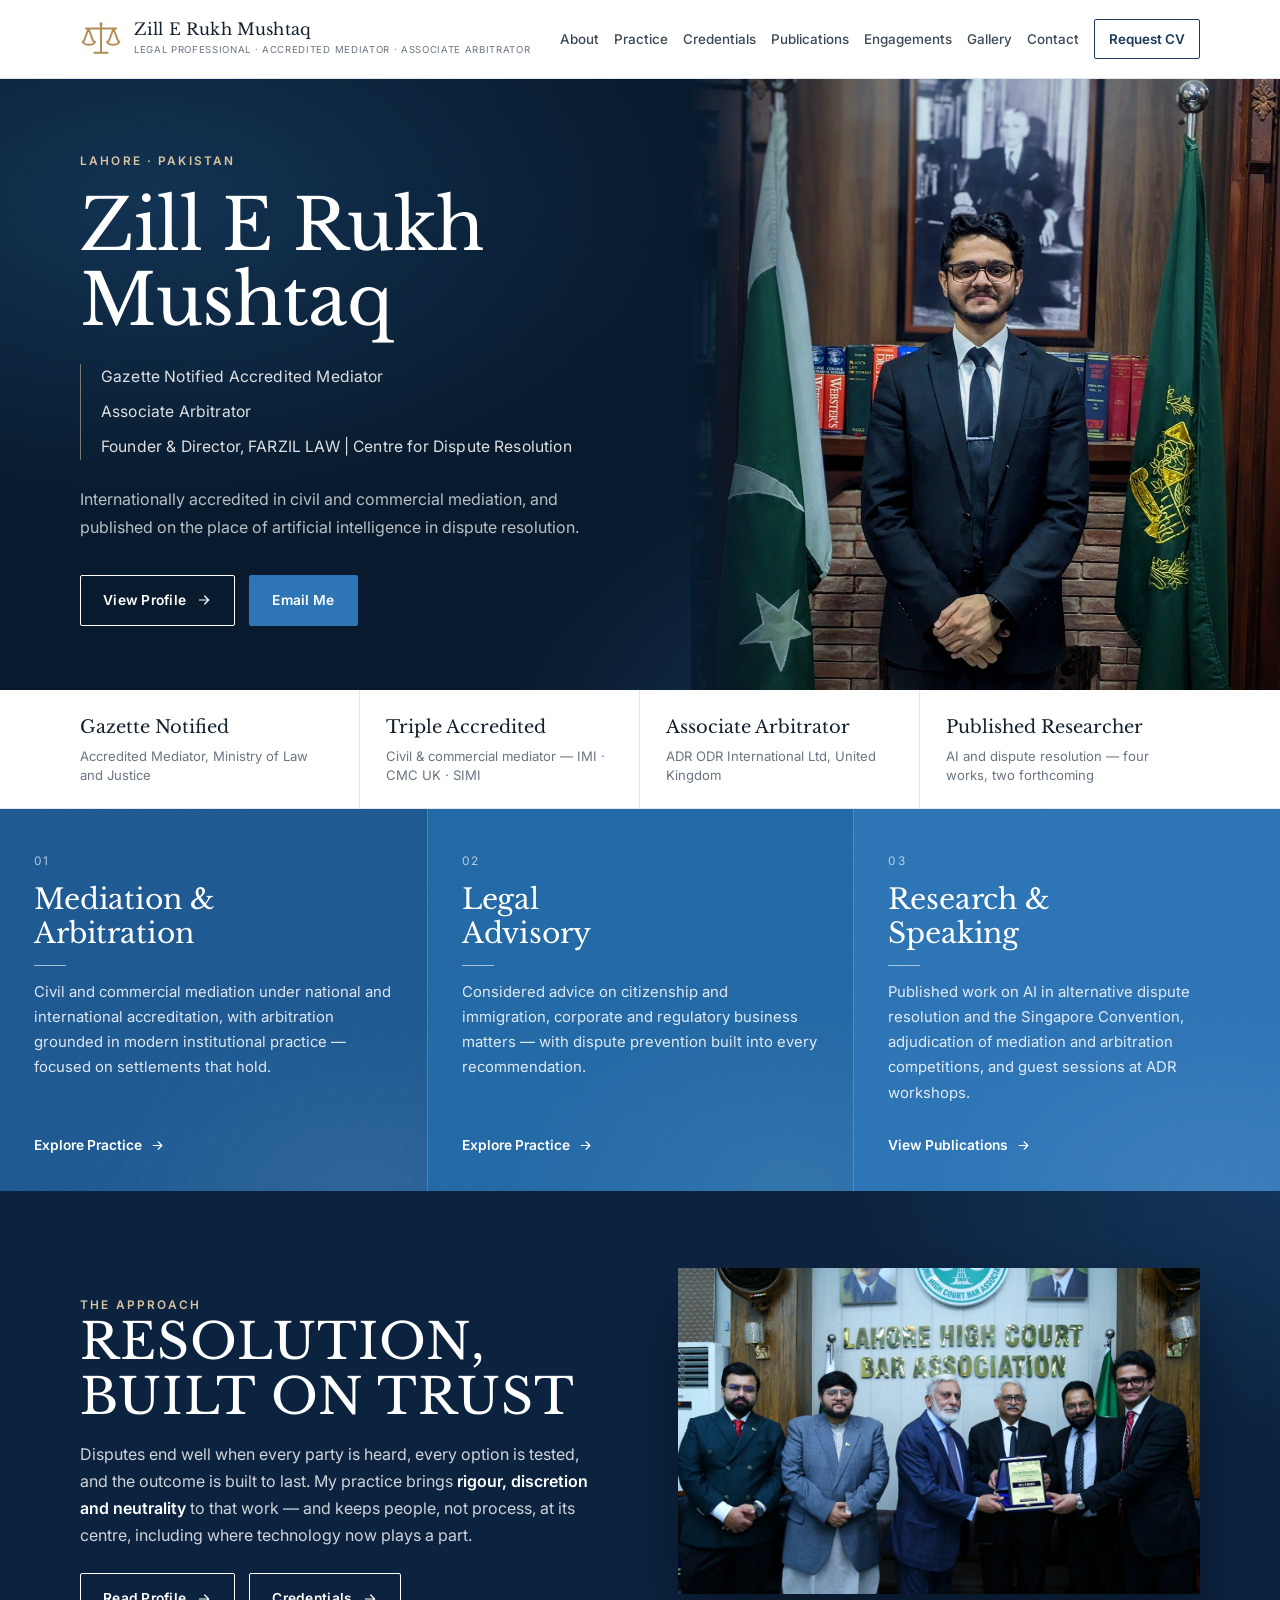
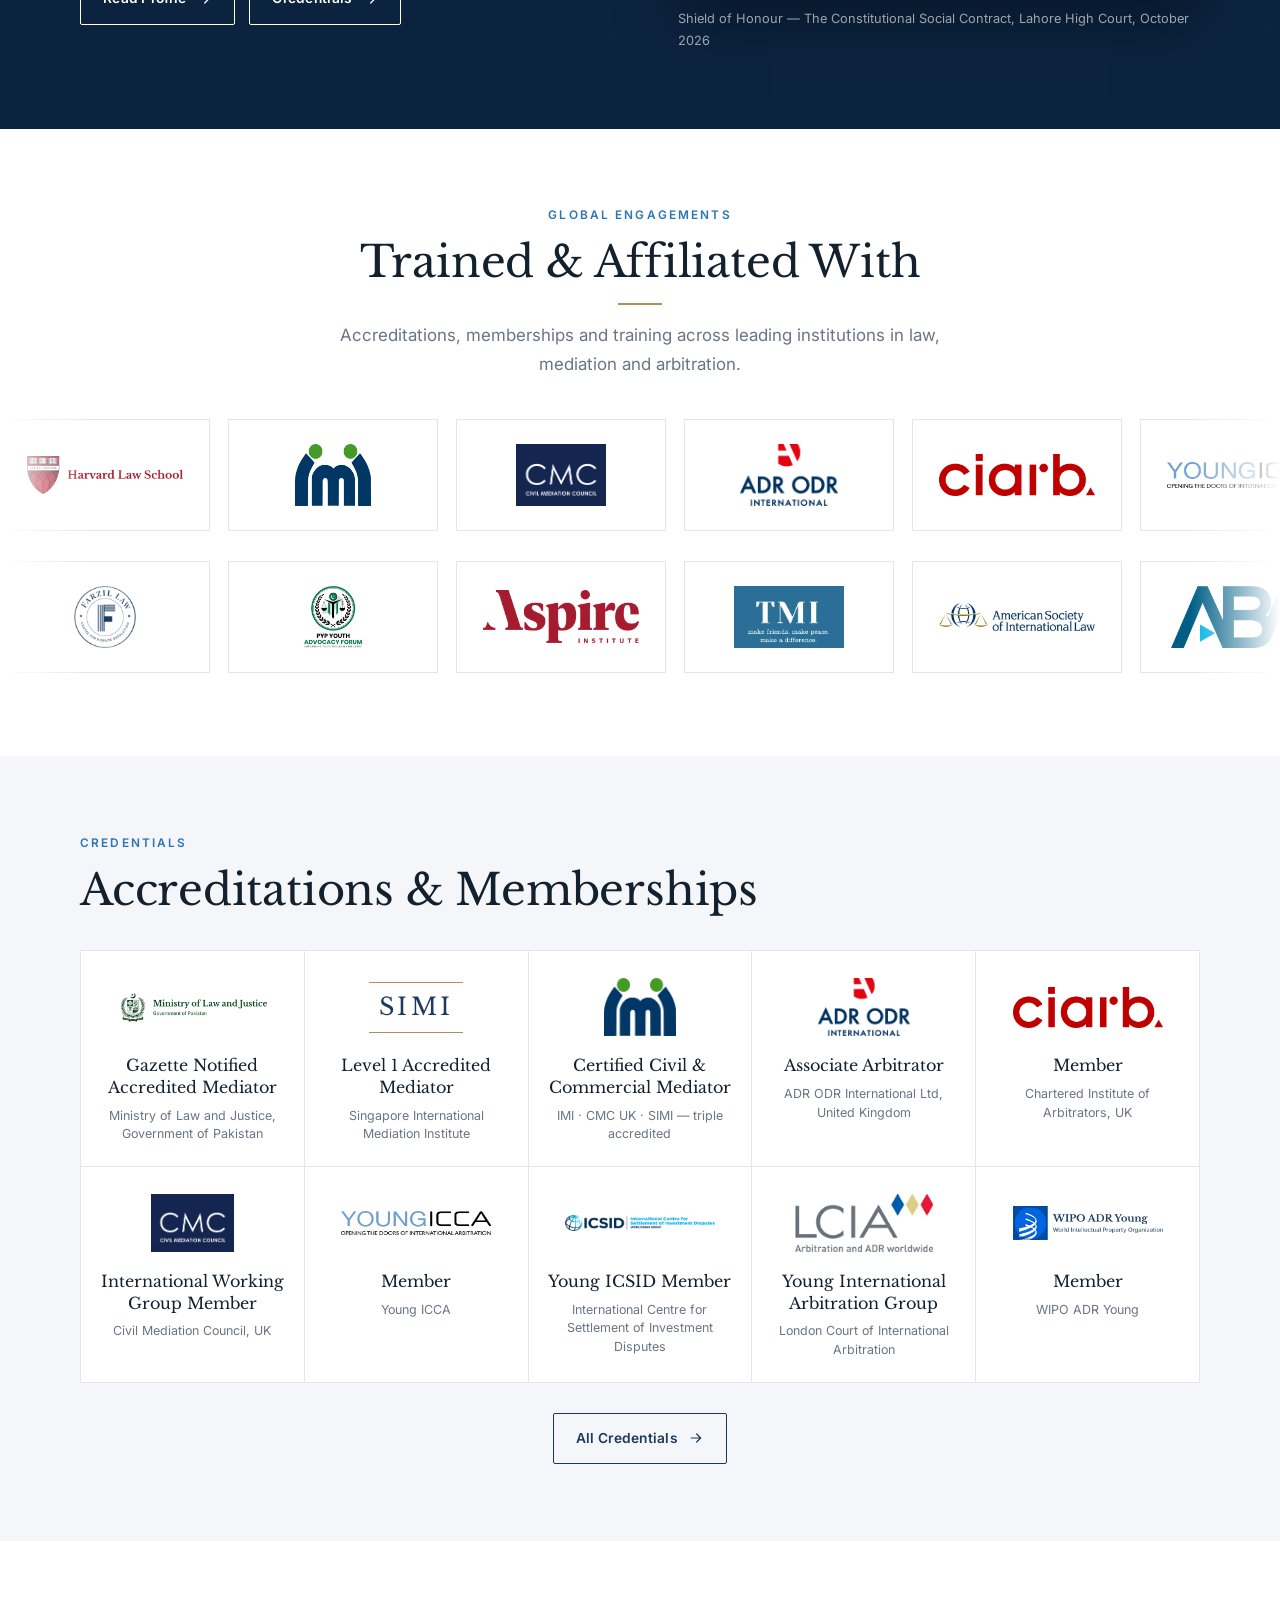
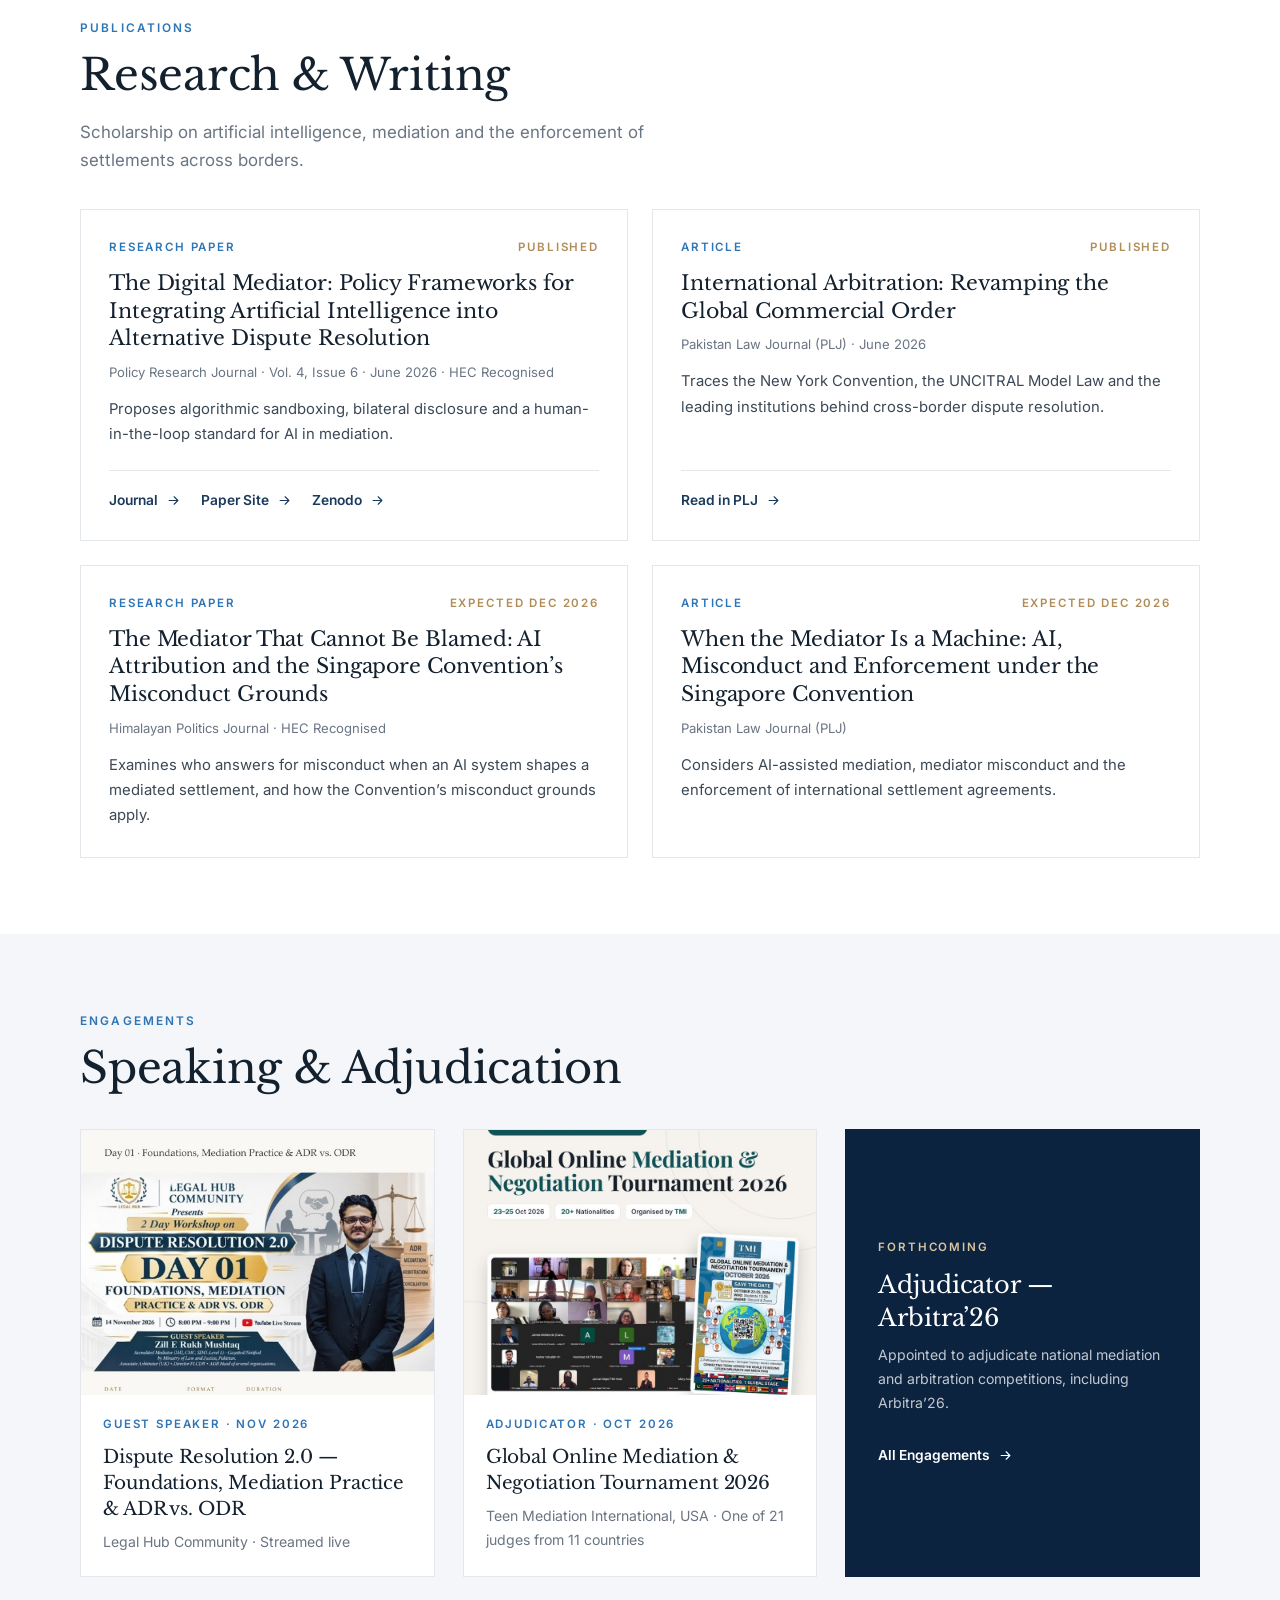
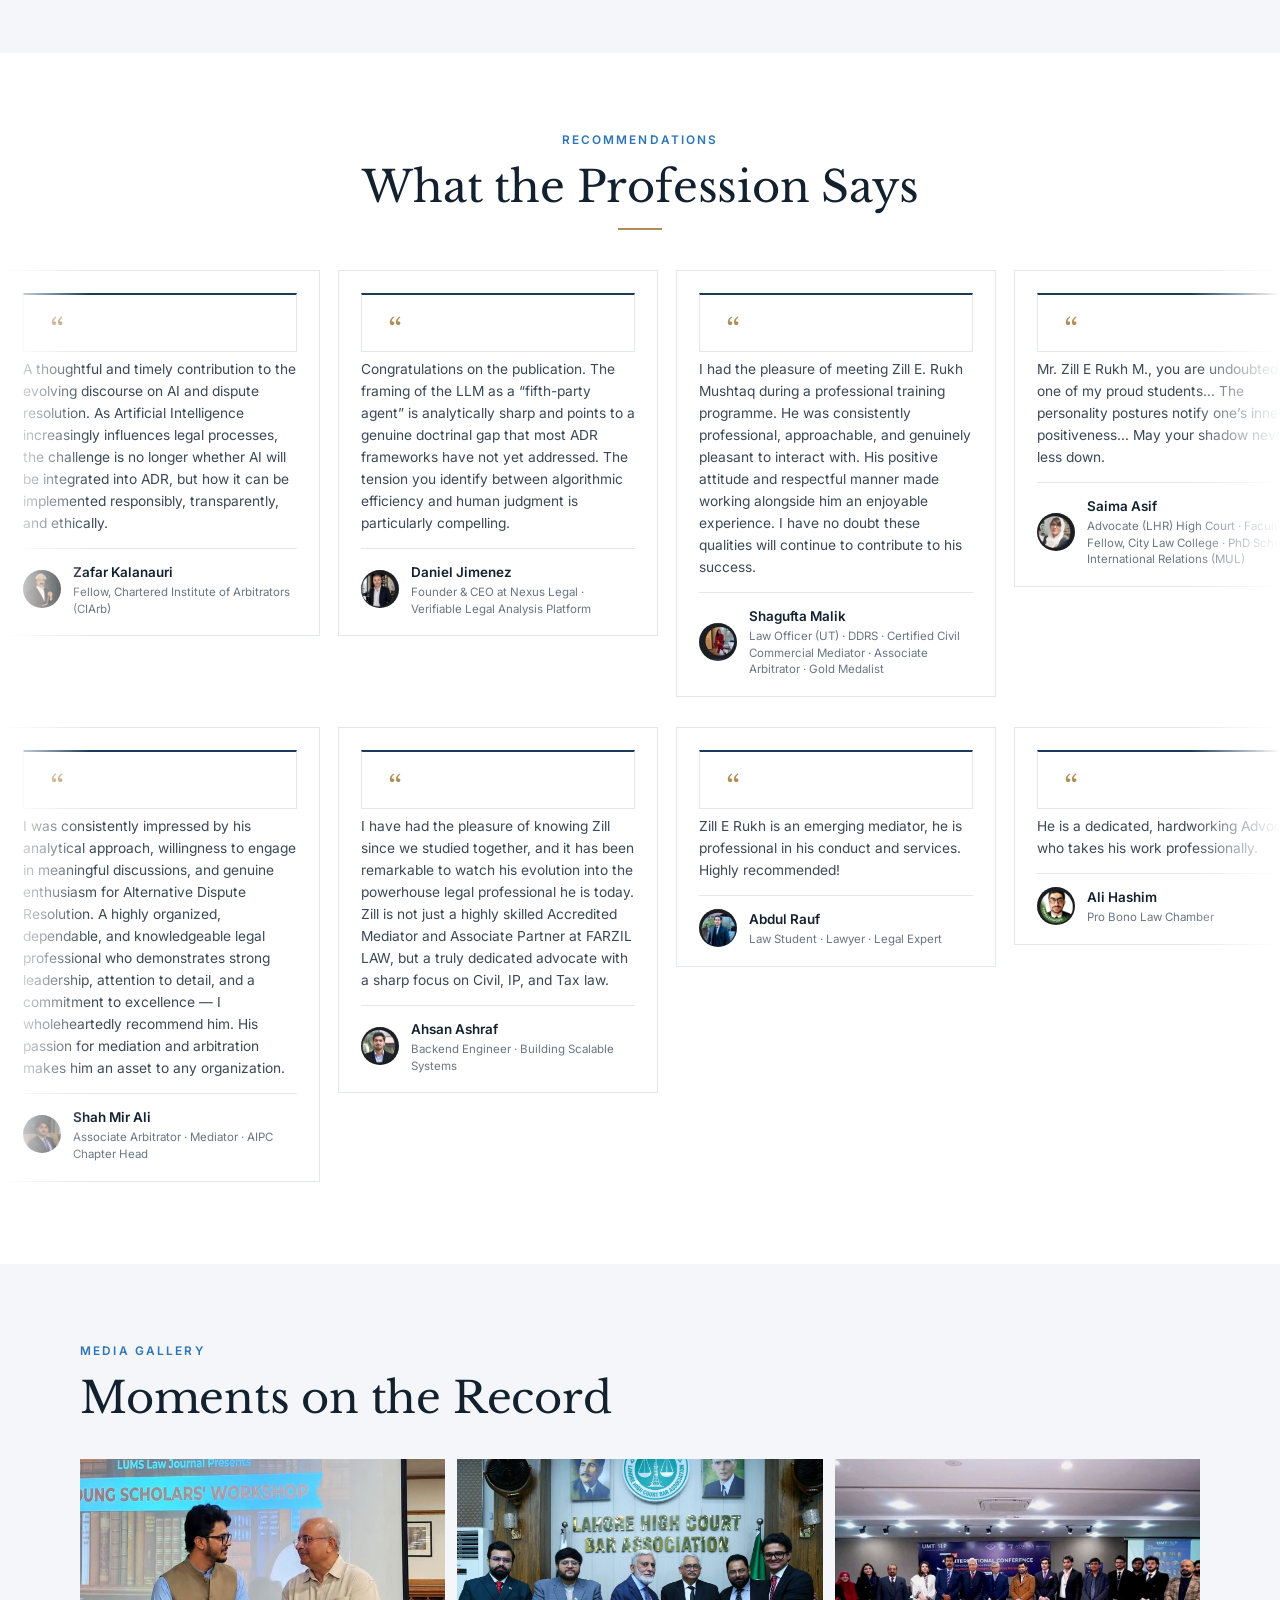
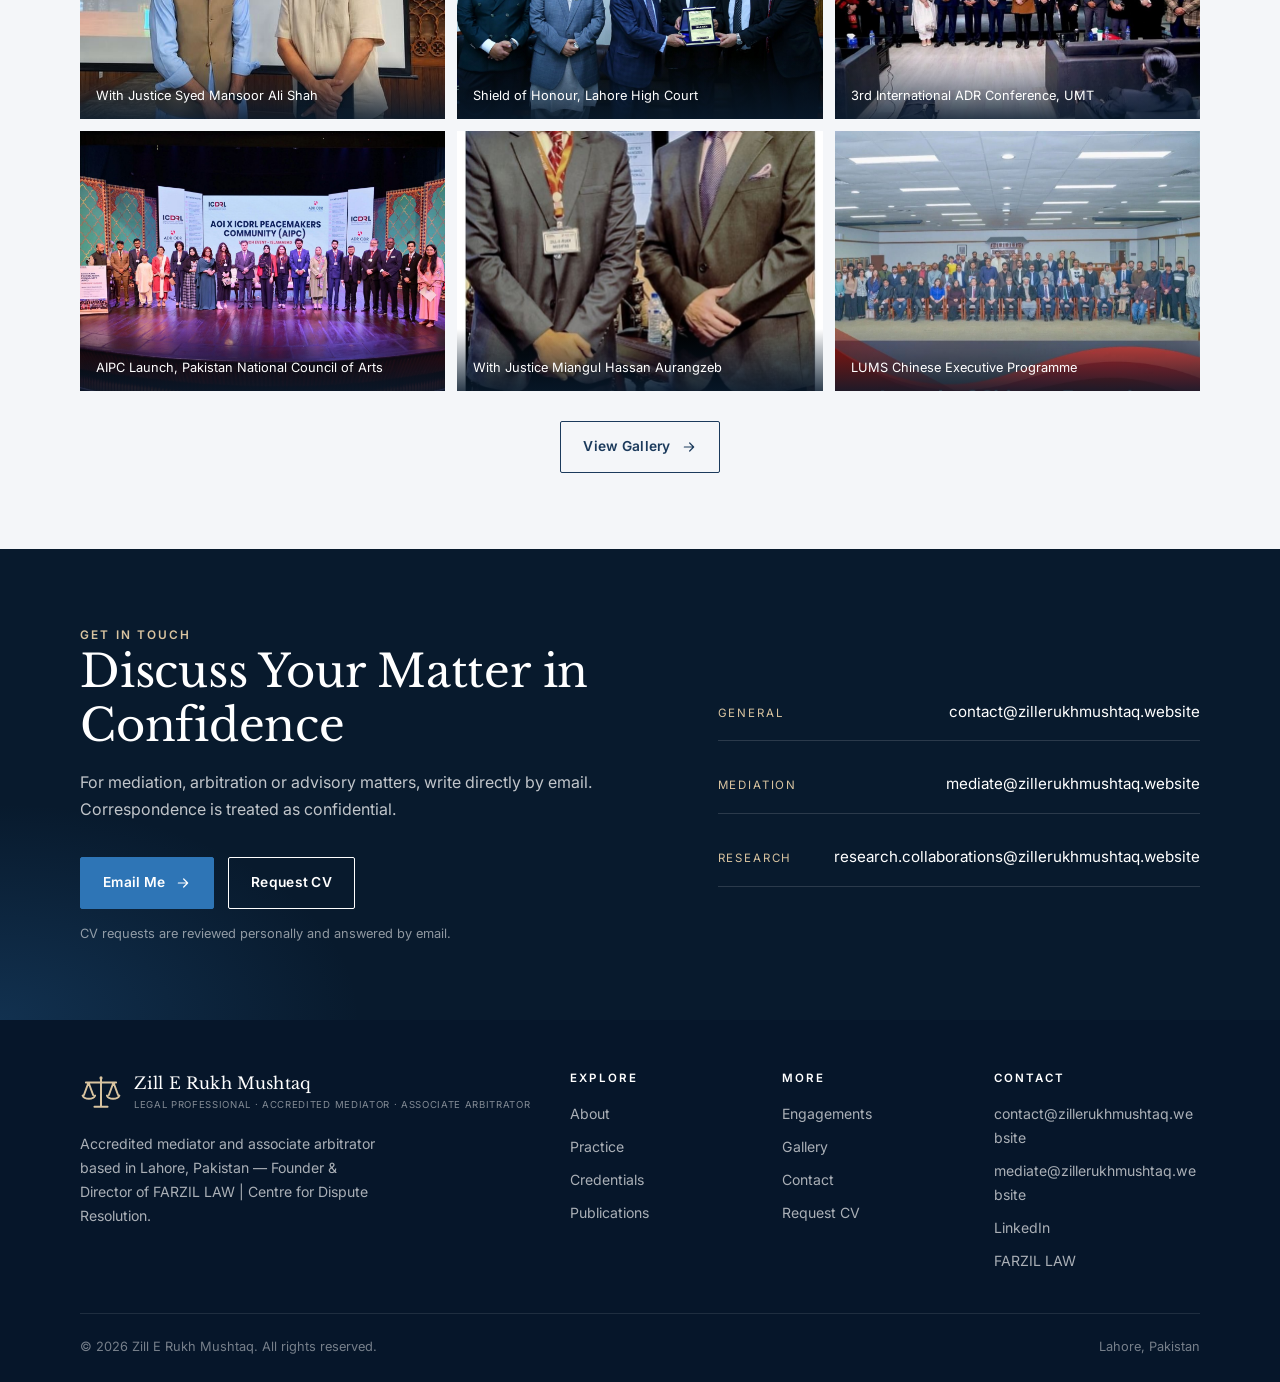
==== index.html @ df8d5945 "Tighter spacing, compact review cards, new header title Header subtitle now reads Legal Professional" ====
<!DOCTYPE html>
<html lang="en">
<head>
<meta charset="UTF-8">
<meta name="viewport" content="width=device-width, initial-scale=1">
<title>Zill E Rukh Mushtaq — Accredited Mediator · Associate Arbitrator</title>
<meta name="description" content="Zill E Rukh Mushtaq — Gazette Notified Accredited Mediator, Associate Arbitrator and Founder & Director of FARZIL LAW | Centre for Dispute Resolution, Lahore.">
<meta name="robots" content="index, follow, max-image-preview:large">
<link rel="canonical" href="https://www.zillerukhmushtaq.website/">
<meta property="og:type" content="website">
<meta property="og:site_name" content="Zill E Rukh Mushtaq">
<meta property="og:title" content="Zill E Rukh Mushtaq — Accredited Mediator · Associate Arbitrator">
<meta property="og:description" content="Zill E Rukh Mushtaq — Gazette Notified Accredited Mediator, Associate Arbitrator and Founder & Director of FARZIL LAW | Centre for Dispute Resolution, Lahore.">
<meta property="og:url" content="https://www.zillerukhmushtaq.website/">
<meta property="og:image" content="https://www.zillerukhmushtaq.website/assets/images/og-image.jpg">
<meta name="twitter:card" content="summary_large_image">
<meta name="theme-color" content="#0c2340">
<link rel="icon" href="/favicon.ico" sizes="any">
<link rel="icon" type="image/png" sizes="32x32" href="/favicon-32x32.png">
<link rel="apple-touch-icon" href="/apple-touch-icon.png">
<link rel="preconnect" href="https://fonts.googleapis.com">
<link rel="preconnect" href="https://fonts.gstatic.com" crossorigin>
<link href="https://fonts.googleapis.com/css2?family=Inter:wght@400;500;600&family=Libre+Baskerville:ital,wght@0,400;0,700;1,400&display=swap" rel="stylesheet">
<link rel="stylesheet" href="/assets/site.css">
</head>
<body>
<header class="site-header">
  <div class="wrap hdr">
    <a class="brand" href="/" aria-label="Zill E Rukh Mushtaq — home"><svg class="mark" viewBox="0 0 64 64" fill="none" stroke="currentColor" stroke-width="3" stroke-linecap="round" stroke-linejoin="round" aria-hidden="true"><path d="M9 16h46M32 11v41M22 53h20M13 16 6 35M13 16l7 19M51 16l-7 19M51 16l7 19M4 36c3 6.5 16 6.5 19 0M41 36c3 6.5 16 6.5 19 0"/><circle cx="32" cy="9" r="2.4" fill="currentColor" stroke="none"/></svg><span class="brand-txt"><b>Zill E Rukh Mushtaq</b><small>Legal Professional · Accredited Mediator · Associate Arbitrator</small></span></a>
    <nav class="nav" id="nav" aria-label="Main"><a href="/" class="active" aria-current="page" data-m="1">Home</a><a href="/about/">About</a><a href="/practice/">Practice</a><a href="/credentials/">Credentials</a><a href="/publications/">Publications</a><a href="/engagements/">Engagements</a><a href="/gallery/">Gallery</a><a href="/contact/">Contact</a><a class="cv" href="https://docs.google.com/forms/d/e/1FAIpQLSdoeeIFON1o76XCWX1p0hZdsmMvuJ5bt9blDRISQGNH2N7--w/viewform" target="_blank" rel="noopener">Request CV</a></nav>
    <button class="burger" aria-label="Open menu" aria-controls="nav" aria-expanded="false"><svg class="i-open" viewBox="0 0 24 24" fill="none" stroke="currentColor" stroke-width="1.6" stroke-linecap="round"><path d="M4 7h16M4 12h16M4 17h16"/></svg><svg class="i-close" viewBox="0 0 24 24" fill="none" stroke="currentColor" stroke-width="1.6" stroke-linecap="round"><path d="M6 6l12 12M18 6 6 18"/></svg></button>
  </div>
</header>

<main>
<section class="hero">
  <div class="hero-grid">
    <div class="hero-copy">
      <div class="eyebrow gold">Lahore · Pakistan</div>
      <h1>Zill E Rukh<br>Mushtaq</h1>
      <ul class="titles">
        <li>Gazette Notified Accredited Mediator</li>
        <li>Associate Arbitrator</li>
        <li>Founder &amp; Director, FARZIL LAW | Centre for Dispute Resolution</li>
      </ul>
      <p class="intro">Internationally accredited in civil and commercial mediation, and published on the place of artificial intelligence in dispute resolution.</p>
      <div class="hero-actions">
        <a class="btn btn-light" href="/about/">View Profile <svg viewBox="0 0 24 24" fill="none" stroke="currentColor" stroke-width="1.8" stroke-linecap="round" stroke-linejoin="round" aria-hidden="true"><path d="M5 12h14M13 6l6 6-6 6"/></svg></a>
        <a class="btn btn-solid" href="mailto:contact@zillerukhmushtaq.website">Email Me</a>
      </div>
    </div>
    <div class="hero-photo"><img src="/assets/images/hero-front.jpg" alt="Zill E Rukh Mushtaq in chambers"></div>
  </div>
</section>

<div class="strip">
  <div class="wrap">
    <div class="it"><b>Gazette Notified</b><span>Accredited Mediator, Ministry of Law and Justice</span></div>
    <div class="it"><b>Triple Accredited</b><span>Civil &amp; commercial mediator — IMI · CMC UK · SIMI</span></div>
    <div class="it"><b>Associate Arbitrator</b><span>ADR ODR International Ltd, United Kingdom</span></div>
    <div class="it"><b>Published Researcher</b><span>AI and dispute resolution — four works, two forthcoming</span></div>
  </div>
</div>

<section class="tiles" aria-label="Areas of practice">
  <article class="tile"><span class="n">01</span><h3>Mediation &amp;<br>Arbitration</h3><div class="rule"></div><p>Civil and commercial mediation under national and international accreditation, with arbitration grounded in modern institutional practice — focused on settlements that hold.</p><a class="link-arrow" href="/practice/">Explore Practice <svg viewBox="0 0 24 24" fill="none" stroke="currentColor" stroke-width="1.8" stroke-linecap="round" stroke-linejoin="round" aria-hidden="true"><path d="M5 12h14M13 6l6 6-6 6"/></svg></a></article>
  <article class="tile"><span class="n">02</span><h3>Legal<br>Advisory</h3><div class="rule"></div><p>Considered advice on citizenship and immigration, corporate and regulatory business matters — with dispute prevention built into every recommendation.</p><a class="link-arrow" href="/practice/">Explore Practice <svg viewBox="0 0 24 24" fill="none" stroke="currentColor" stroke-width="1.8" stroke-linecap="round" stroke-linejoin="round" aria-hidden="true"><path d="M5 12h14M13 6l6 6-6 6"/></svg></a></article>
  <article class="tile"><span class="n">03</span><h3>Research &amp;<br>Speaking</h3><div class="rule"></div><p>Published work on AI in alternative dispute resolution and the Singapore Convention, adjudication of mediation and arbitration competitions, and guest sessions at ADR workshops.</p><a class="link-arrow" href="/publications/">View Publications <svg viewBox="0 0 24 24" fill="none" stroke="currentColor" stroke-width="1.8" stroke-linecap="round" stroke-linejoin="round" aria-hidden="true"><path d="M5 12h14M13 6l6 6-6 6"/></svg></a></article>
</section>

<section class="statement">
  <div class="wrap st-grid">
    <div class="rv">
      <div class="eyebrow gold">The Approach</div>
      <h2>Resolution,<br>Built on Trust</h2>
      <p>Disputes end well when every party is heard, every option is tested, and the outcome is built to last. My practice brings <strong>rigour, discretion and neutrality</strong> to that work — and keeps people, not process, at its centre, including where technology now plays a part.</p>
      <div class="hero-actions"><a class="btn btn-light" href="/about/">Read Profile <svg viewBox="0 0 24 24" fill="none" stroke="currentColor" stroke-width="1.8" stroke-linecap="round" stroke-linejoin="round" aria-hidden="true"><path d="M5 12h14M13 6l6 6-6 6"/></svg></a><a class="btn btn-light" href="/credentials/">Credentials <svg viewBox="0 0 24 24" fill="none" stroke="currentColor" stroke-width="1.8" stroke-linecap="round" stroke-linejoin="round" aria-hidden="true"><path d="M5 12h14M13 6l6 6-6 6"/></svg></a></div>
    </div>
    <figure class="st-photo rv"><img src="/gallery/g46-lhc-shield-ceremony.jpg" alt="Receiving the Shield of Honour at the Lahore High Court" loading="lazy"><figcaption>Shield of Honour — The Constitutional Social Contract, Lahore High Court, October 2026</figcaption></figure>
  </div>
</section>

<section class="sec">
  <div class="wrap sec-head center rv"><div class="eyebrow">Global Engagements</div><h2 class="h-sec">Trained &amp; Affiliated With</h2><div class="rule"></div><p class="lede">Accreditations, memberships and training across leading institutions in law, mediation and arbitration.</p></div>
  <div class="marquee"><div class="mrow"><div class="logo-card"><img src="/assets/logos/logo-harvard.png" alt="Harvard Law School" loading="lazy"></div><div class="logo-card"><img src="/assets/logos/logo-imi.png" alt="International Mediation Institute" loading="lazy"></div><div class="logo-card"><img src="/assets/logos/logo-cmc.png" alt="Civil Mediation Council" loading="lazy"></div><div class="logo-card"><img src="/assets/logos/logo-adrodr.png" alt="ADR ODR International" loading="lazy"></div><div class="logo-card"><img src="/assets/logos/logo-ciarb.png" alt="Chartered Institute of Arbitrators" loading="lazy"></div><div class="logo-card"><img src="/assets/logos/logo-youngicca.png" alt="Young ICCA" loading="lazy"></div><div class="logo-card"><img src="/assets/logos/logo-icsid.png" alt="ICSID" loading="lazy"></div><div class="logo-card"><img src="/assets/logos/logo-lcia.png" alt="LCIA" loading="lazy"></div><div class="logo-card"><img src="/assets/logos/logo-ciica.png" alt="CIICA" loading="lazy"></div><div class="logo-card"><img src="/assets/logos/logo-wipo.png" alt="WIPO ADR Young" loading="lazy"></div><div class="logo-card"><img src="/assets/logos/logo-uncitral.png" alt="UNCITRAL" loading="lazy"></div><div class="logo-card"><img src="/assets/logos/logo-molaw.png" alt="Ministry of Law and Justice" loading="lazy"></div><div class="logo-card"><img src="/assets/logos/logo-lums.png" alt="LUMS" loading="lazy"></div><div class="logo-card"><img src="/assets/logos/logo-aba.png" alt="American Bar Association" loading="lazy"></div><div class="logo-card"><img src="/assets/logos/logo-asil.png" alt="American Society of International Law" loading="lazy"></div><div class="logo-card"><img src="/assets/logos/logo-tmi.png" alt="Teen Mediation International" loading="lazy"></div><div class="logo-card"><img src="/assets/logos/logo-aspire.png" alt="Aspire Leaders Program" loading="lazy"></div><div class="logo-card"><img src="/assets/logos/logo-yaf.png" alt="PYP Youth Advocacy Forum" loading="lazy"></div><div class="logo-card"><img src="/assets/logos/logo-flcdr.png" alt="FARZIL LAW — Centre for Dispute Resolution" loading="lazy"></div><div class="logo-card"><img src="/assets/logos/logo-harvard.png" alt="Harvard Law School" loading="lazy"></div><div class="logo-card"><img src="/assets/logos/logo-imi.png" alt="International Mediation Institute" loading="lazy"></div><div class="logo-card"><img src="/assets/logos/logo-cmc.png" alt="Civil Mediation Council" loading="lazy"></div><div class="logo-card"><img src="/assets/logos/logo-adrodr.png" alt="ADR ODR International" loading="lazy"></div><div class="logo-card"><img src="/assets/logos/logo-ciarb.png" alt="Chartered Institute of Arbitrators" loading="lazy"></div><div class="logo-card"><img src="/assets/logos/logo-youngicca.png" alt="Young ICCA" loading="lazy"></div><div class="logo-card"><img src="/assets/logos/logo-icsid.png" alt="ICSID" loading="lazy"></div><div class="logo-card"><img src="/assets/logos/logo-lcia.png" alt="LCIA" loading="lazy"></div><div class="logo-card"><img src="/assets/logos/logo-ciica.png" alt="CIICA" loading="lazy"></div><div class="logo-card"><img src="/assets/logos/logo-wipo.png" alt="WIPO ADR Young" loading="lazy"></div><div class="logo-card"><img src="/assets/logos/logo-uncitral.png" alt="UNCITRAL" loading="lazy"></div><div class="logo-card"><img src="/assets/logos/logo-molaw.png" alt="Ministry of Law and Justice" loading="lazy"></div><div class="logo-card"><img src="/assets/logos/logo-lums.png" alt="LUMS" loading="lazy"></div><div class="logo-card"><img src="/assets/logos/logo-aba.png" alt="American Bar Association" loading="lazy"></div><div class="logo-card"><img src="/assets/logos/logo-asil.png" alt="American Society of International Law" loading="lazy"></div><div class="logo-card"><img src="/assets/logos/logo-tmi.png" alt="Teen Mediation International" loading="lazy"></div><div class="logo-card"><img src="/assets/logos/logo-aspire.png" alt="Aspire Leaders Program" loading="lazy"></div><div class="logo-card"><img src="/assets/logos/logo-yaf.png" alt="PYP Youth Advocacy Forum" loading="lazy"></div><div class="logo-card"><img src="/assets/logos/logo-flcdr.png" alt="FARZIL LAW — Centre for Dispute Resolution" loading="lazy"></div></div></div>
  <div class="marquee"><div class="mrow rev"><div class="logo-card"><img src="/assets/logos/logo-flcdr.png" alt="FARZIL LAW — Centre for Dispute Resolution" loading="lazy"></div><div class="logo-card"><img src="/assets/logos/logo-yaf.png" alt="PYP Youth Advocacy Forum" loading="lazy"></div><div class="logo-card"><img src="/assets/logos/logo-aspire.png" alt="Aspire Leaders Program" loading="lazy"></div><div class="logo-card"><img src="/assets/logos/logo-tmi.png" alt="Teen Mediation International" loading="lazy"></div><div class="logo-card"><img src="/assets/logos/logo-asil.png" alt="American Society of International Law" loading="lazy"></div><div class="logo-card"><img src="/assets/logos/logo-aba.png" alt="American Bar Association" loading="lazy"></div><div class="logo-card"><img src="/assets/logos/logo-lums.png" alt="LUMS" loading="lazy"></div><div class="logo-card"><img src="/assets/logos/logo-molaw.png" alt="Ministry of Law and Justice" loading="lazy"></div><div class="logo-card"><img src="/assets/logos/logo-uncitral.png" alt="UNCITRAL" loading="lazy"></div><div class="logo-card"><img src="/assets/logos/logo-wipo.png" alt="WIPO ADR Young" loading="lazy"></div><div class="logo-card"><img src="/assets/logos/logo-ciica.png" alt="CIICA" loading="lazy"></div><div class="logo-card"><img src="/assets/logos/logo-lcia.png" alt="LCIA" loading="lazy"></div><div class="logo-card"><img src="/assets/logos/logo-icsid.png" alt="ICSID" loading="lazy"></div><div class="logo-card"><img src="/assets/logos/logo-youngicca.png" alt="Young ICCA" loading="lazy"></div><div class="logo-card"><img src="/assets/logos/logo-ciarb.png" alt="Chartered Institute of Arbitrators" loading="lazy"></div><div class="logo-card"><img src="/assets/logos/logo-adrodr.png" alt="ADR ODR International" loading="lazy"></div><div class="logo-card"><img src="/assets/logos/logo-cmc.png" alt="Civil Mediation Council" loading="lazy"></div><div class="logo-card"><img src="/assets/logos/logo-imi.png" alt="International Mediation Institute" loading="lazy"></div><div class="logo-card"><img src="/assets/logos/logo-harvard.png" alt="Harvard Law School" loading="lazy"></div><div class="logo-card"><img src="/assets/logos/logo-flcdr.png" alt="FARZIL LAW — Centre for Dispute Resolution" loading="lazy"></div><div class="logo-card"><img src="/assets/logos/logo-yaf.png" alt="PYP Youth Advocacy Forum" loading="lazy"></div><div class="logo-card"><img src="/assets/logos/logo-aspire.png" alt="Aspire Leaders Program" loading="lazy"></div><div class="logo-card"><img src="/assets/logos/logo-tmi.png" alt="Teen Mediation International" loading="lazy"></div><div class="logo-card"><img src="/assets/logos/logo-asil.png" alt="American Society of International Law" loading="lazy"></div><div class="logo-card"><img src="/assets/logos/logo-aba.png" alt="American Bar Association" loading="lazy"></div><div class="logo-card"><img src="/assets/logos/logo-lums.png" alt="LUMS" loading="lazy"></div><div class="logo-card"><img src="/assets/logos/logo-molaw.png" alt="Ministry of Law and Justice" loading="lazy"></div><div class="logo-card"><img src="/assets/logos/logo-uncitral.png" alt="UNCITRAL" loading="lazy"></div><div class="logo-card"><img src="/assets/logos/logo-wipo.png" alt="WIPO ADR Young" loading="lazy"></div><div class="logo-card"><img src="/assets/logos/logo-ciica.png" alt="CIICA" loading="lazy"></div><div class="logo-card"><img src="/assets/logos/logo-lcia.png" alt="LCIA" loading="lazy"></div><div class="logo-card"><img src="/assets/logos/logo-icsid.png" alt="ICSID" loading="lazy"></div><div class="logo-card"><img src="/assets/logos/logo-youngicca.png" alt="Young ICCA" loading="lazy"></div><div class="logo-card"><img src="/assets/logos/logo-ciarb.png" alt="Chartered Institute of Arbitrators" loading="lazy"></div><div class="logo-card"><img src="/assets/logos/logo-adrodr.png" alt="ADR ODR International" loading="lazy"></div><div class="logo-card"><img src="/assets/logos/logo-cmc.png" alt="Civil Mediation Council" loading="lazy"></div><div class="logo-card"><img src="/assets/logos/logo-imi.png" alt="International Mediation Institute" loading="lazy"></div><div class="logo-card"><img src="/assets/logos/logo-harvard.png" alt="Harvard Law School" loading="lazy"></div></div></div>
</section>

<section class="sec mist">
  <div class="wrap">
    <div class="sec-head rv"><div class="eyebrow">Credentials</div><h2 class="h-sec">Accreditations &amp; Memberships</h2></div>
    <div class="cgrid rv"><div class="ccard"><div class="lg"><img src="/assets/logos/logo-molaw.png" alt="" loading="lazy"></div><b>Gazette Notified Accredited Mediator</b><small>Ministry of Law and Justice, Government of Pakistan</small></div><div class="ccard"><div class="lg"><span class="txtmark">SIMI</span></div><b>Level 1 Accredited Mediator</b><small>Singapore International Mediation Institute</small></div><div class="ccard"><div class="lg"><img src="/assets/logos/logo-imi.png" alt="" loading="lazy"></div><b>Certified Civil &amp; Commercial Mediator</b><small>IMI · CMC UK · SIMI — triple accredited</small></div><div class="ccard"><div class="lg"><img src="/assets/logos/logo-adrodr.png" alt="" loading="lazy"></div><b>Associate Arbitrator</b><small>ADR ODR International Ltd, United Kingdom</small></div><div class="ccard"><div class="lg"><img src="/assets/logos/logo-ciarb.png" alt="" loading="lazy"></div><b>Member</b><small>Chartered Institute of Arbitrators, UK</small></div><div class="ccard"><div class="lg"><img src="/assets/logos/logo-cmc.png" alt="" loading="lazy"></div><b>International Working Group Member</b><small>Civil Mediation Council, UK</small></div><div class="ccard"><div class="lg"><img src="/assets/logos/logo-youngicca.png" alt="" loading="lazy"></div><b>Member</b><small>Young ICCA</small></div><div class="ccard"><div class="lg"><img src="/assets/logos/logo-icsid.png" alt="" loading="lazy"></div><b>Young ICSID Member</b><small>International Centre for Settlement of Investment Disputes</small></div><div class="ccard"><div class="lg"><img src="/assets/logos/logo-lcia.png" alt="" loading="lazy"></div><b>Young International Arbitration Group</b><small>London Court of International Arbitration</small></div><div class="ccard"><div class="lg"><img src="/assets/logos/logo-wipo.png" alt="" loading="lazy"></div><b>Member</b><small>WIPO ADR Young</small></div></div>
    <div class="sec-foot"><a class="btn btn-navy" href="/credentials/">All Credentials <svg viewBox="0 0 24 24" fill="none" stroke="currentColor" stroke-width="1.8" stroke-linecap="round" stroke-linejoin="round" aria-hidden="true"><path d="M5 12h14M13 6l6 6-6 6"/></svg></a></div>
  </div>
</section>

<section class="sec">
  <div class="wrap">
    <div class="sec-head rv"><div class="eyebrow">Publications</div><h2 class="h-sec">Research &amp; Writing</h2><p class="lede">Scholarship on artificial intelligence, mediation and the enforcement of settlements across borders.</p></div>
    <div class="pgrid"><article class="pcard rv"><div class="ptag"><span>Research Paper</span><span class="st">Published</span></div><h3>The Digital Mediator: Policy Frameworks for Integrating Artificial Intelligence into Alternative Dispute Resolution</h3><div class="pmeta">Policy Research Journal · Vol. 4, Issue 6 · June 2026 · HEC Recognised</div><p>Proposes algorithmic sandboxing, bilateral disclosure and a human-in-the-loop standard for AI in mediation.</p><div class="plinks"><a class="link-arrow" href="https://policyrj.com/1/article/view/2099" target="_blank" rel="noopener">Journal <svg viewBox="0 0 24 24" fill="none" stroke="currentColor" stroke-width="1.8" stroke-linecap="round" stroke-linejoin="round" aria-hidden="true"><path d="M5 12h14M13 6l6 6-6 6"/></svg></a><a class="link-arrow" href="https://digital-mediator.vercel.app/" target="_blank" rel="noopener">Paper Site <svg viewBox="0 0 24 24" fill="none" stroke="currentColor" stroke-width="1.8" stroke-linecap="round" stroke-linejoin="round" aria-hidden="true"><path d="M5 12h14M13 6l6 6-6 6"/></svg></a><a class="link-arrow" href="https://zenodo.org/records/20701535" target="_blank" rel="noopener">Zenodo <svg viewBox="0 0 24 24" fill="none" stroke="currentColor" stroke-width="1.8" stroke-linecap="round" stroke-linejoin="round" aria-hidden="true"><path d="M5 12h14M13 6l6 6-6 6"/></svg></a></div></article><article class="pcard rv"><div class="ptag"><span>Article</span><span class="st">Published</span></div><h3>International Arbitration: Revamping the Global Commercial Order</h3><div class="pmeta">Pakistan Law Journal (PLJ) · June 2026</div><p>Traces the New York Convention, the UNCITRAL Model Law and the leading institutions behind cross-border dispute resolution.</p><div class="plinks"><a class="link-arrow" href="https://www.pljlawsite.com/html/2026art7.htm" target="_blank" rel="noopener">Read in PLJ <svg viewBox="0 0 24 24" fill="none" stroke="currentColor" stroke-width="1.8" stroke-linecap="round" stroke-linejoin="round" aria-hidden="true"><path d="M5 12h14M13 6l6 6-6 6"/></svg></a></div></article><article class="pcard rv"><div class="ptag"><span>Research Paper</span><span class="st">Expected Dec 2026</span></div><h3>The Mediator That Cannot Be Blamed: AI Attribution and the Singapore Convention&rsquo;s Misconduct Grounds</h3><div class="pmeta">Himalayan Politics Journal · HEC Recognised</div><p>Examines who answers for misconduct when an AI system shapes a mediated settlement, and how the Convention&rsquo;s misconduct grounds apply.</p></article><article class="pcard rv"><div class="ptag"><span>Article</span><span class="st">Expected Dec 2026</span></div><h3>When the Mediator Is a Machine: AI, Misconduct and Enforcement under the Singapore Convention</h3><div class="pmeta">Pakistan Law Journal (PLJ)</div><p>Considers AI-assisted mediation, mediator misconduct and the enforcement of international settlement agreements.</p></article></div>
  </div>
</section>

<section class="sec mist">
  <div class="wrap">
    <div class="sec-head rv"><div class="eyebrow">Engagements</div><h2 class="h-sec">Speaking &amp; Adjudication</h2></div>
    <div class="egrid">
      <article class="ecard rv"><div class="im"><img src="/gallery/g50-legal-hub-guest-speaker.jpg" alt="Guest speaker, Dispute Resolution 2.0" loading="lazy" style="object-position:center 60%"></div><div class="tx"><div class="k">Guest Speaker · Nov 2026</div><h3>Dispute Resolution 2.0 — Foundations, Mediation Practice &amp; ADR vs. ODR</h3><p>Legal Hub Community · Streamed live</p></div></article>
      <article class="ecard rv"><div class="im"><img src="/gallery/g47-tmi-judge.jpg" alt="Adjudicator, TMI Global Online Mediation &amp; Negotiation Tournament" loading="lazy" style="object-position:center 20%"></div><div class="tx"><div class="k">Adjudicator · Oct 2026</div><h3>Global Online Mediation &amp; Negotiation Tournament 2026</h3><p>Teen Mediation International, USA · One of 21 judges from 11 countries</p></div></article>
      <article class="ecard navy rv"><div class="k">Forthcoming</div><h3>Adjudicator — Arbitra&rsquo;26</h3><p>Appointed to adjudicate national mediation and arbitration competitions, including Arbitra&rsquo;26.</p><div style="margin-top:26px"><a class="link-arrow" style="color:#fff" href="/engagements/">All Engagements <svg viewBox="0 0 24 24" fill="none" stroke="currentColor" stroke-width="1.8" stroke-linecap="round" stroke-linejoin="round" aria-hidden="true"><path d="M5 12h14M13 6l6 6-6 6"/></svg></a></div></article>
    </div>
  </div>
</section>

<section class="sec reviews">
  <div class="wrap sec-head center rv"><div class="eyebrow">Recommendations</div><h2 class="h-sec">What the Profession Says</h2><div class="rule"></div></div>
  <div class="marquee"><div class="mrow"><figure class="rcard"><div class="q">&ldquo;</div><p>A thoughtful and timely contribution to the evolving discourse on AI and dispute resolution. As Artificial Intelligence increasingly influences legal processes, the challenge is no longer whether AI will be integrated into ADR, but how it can be implemented responsibly, transparently, and ethically.</p><figcaption class="who"><img src="/gallery/reviews/rev-zafar.jpg" alt="" loading="lazy" width="44" height="44"><div><b>Zafar Kalanauri</b><small>Fellow, Chartered Institute of Arbitrators (CIArb)</small></div></figcaption></figure><figure class="rcard"><div class="q">&ldquo;</div><p>Congratulations on the publication. The framing of the LLM as a &ldquo;fifth-party agent&rdquo; is analytically sharp and points to a genuine doctrinal gap that most ADR frameworks have not yet addressed. The tension you identify between algorithmic efficiency and human judgment is particularly compelling.</p><figcaption class="who"><img src="/gallery/reviews/rev-daniel.jpg" alt="" loading="lazy" width="44" height="44"><div><b>Daniel Jimenez</b><small>Founder &amp; CEO at Nexus Legal · Verifiable Legal Analysis Platform</small></div></figcaption></figure><figure class="rcard"><div class="q">&ldquo;</div><p>I had the pleasure of meeting Zill E. Rukh Mushtaq during a professional training programme. He was consistently professional, approachable, and genuinely pleasant to interact with. His positive attitude and respectful manner made working alongside him an enjoyable experience. I have no doubt these qualities will continue to contribute to his success.</p><figcaption class="who"><img src="/gallery/reviews/rev-shagufta.jpg" alt="" loading="lazy" width="44" height="44"><div><b>Shagufta Malik</b><small>Law Officer (UT) · DDRS · Certified Civil Commercial Mediator · Associate Arbitrator · Gold Medalist</small></div></figcaption></figure><figure class="rcard"><div class="q">&ldquo;</div><p>Mr. Zill E Rukh M., you are undoubtedly one of my proud students… The personality postures notify one&rsquo;s inner positiveness… May your shadow never be less down.</p><figcaption class="who"><img src="/gallery/reviews/rev-saima.jpg" alt="" loading="lazy" width="44" height="44"><div><b>Saima Asif</b><small>Advocate (LHR) High Court · Faculty Fellow, City Law College · PhD Scholar, International Relations (MUL)</small></div></figcaption></figure><figure class="rcard"><div class="q">&ldquo;</div><p>A thoughtful and timely contribution to the evolving discourse on AI and dispute resolution. As Artificial Intelligence increasingly influences legal processes, the challenge is no longer whether AI will be integrated into ADR, but how it can be implemented responsibly, transparently, and ethically.</p><figcaption class="who"><img src="/gallery/reviews/rev-zafar.jpg" alt="" loading="lazy" width="44" height="44"><div><b>Zafar Kalanauri</b><small>Fellow, Chartered Institute of Arbitrators (CIArb)</small></div></figcaption></figure><figure class="rcard"><div class="q">&ldquo;</div><p>Congratulations on the publication. The framing of the LLM as a &ldquo;fifth-party agent&rdquo; is analytically sharp and points to a genuine doctrinal gap that most ADR frameworks have not yet addressed. The tension you identify between algorithmic efficiency and human judgment is particularly compelling.</p><figcaption class="who"><img src="/gallery/reviews/rev-daniel.jpg" alt="" loading="lazy" width="44" height="44"><div><b>Daniel Jimenez</b><small>Founder &amp; CEO at Nexus Legal · Verifiable Legal Analysis Platform</small></div></figcaption></figure><figure class="rcard"><div class="q">&ldquo;</div><p>I had the pleasure of meeting Zill E. Rukh Mushtaq during a professional training programme. He was consistently professional, approachable, and genuinely pleasant to interact with. His positive attitude and respectful manner made working alongside him an enjoyable experience. I have no doubt these qualities will continue to contribute to his success.</p><figcaption class="who"><img src="/gallery/reviews/rev-shagufta.jpg" alt="" loading="lazy" width="44" height="44"><div><b>Shagufta Malik</b><small>Law Officer (UT) · DDRS · Certified Civil Commercial Mediator · Associate Arbitrator · Gold Medalist</small></div></figcaption></figure><figure class="rcard"><div class="q">&ldquo;</div><p>Mr. Zill E Rukh M., you are undoubtedly one of my proud students… The personality postures notify one&rsquo;s inner positiveness… May your shadow never be less down.</p><figcaption class="who"><img src="/gallery/reviews/rev-saima.jpg" alt="" loading="lazy" width="44" height="44"><div><b>Saima Asif</b><small>Advocate (LHR) High Court · Faculty Fellow, City Law College · PhD Scholar, International Relations (MUL)</small></div></figcaption></figure></div></div>
  <div class="marquee"><div class="mrow rev"><figure class="rcard"><div class="q">&ldquo;</div><p>I was consistently impressed by his analytical approach, willingness to engage in meaningful discussions, and genuine enthusiasm for Alternative Dispute Resolution. A highly organized, dependable, and knowledgeable legal professional who demonstrates strong leadership, attention to detail, and a commitment to excellence — I wholeheartedly recommend him. His passion for mediation and arbitration makes him an asset to any organization.</p><figcaption class="who"><img src="/gallery/reviews/rev-shahmir.jpg" alt="" loading="lazy" width="44" height="44"><div><b>Shah Mir Ali</b><small>Associate Arbitrator · Mediator · AIPC Chapter Head</small></div></figcaption></figure><figure class="rcard"><div class="q">&ldquo;</div><p>I have had the pleasure of knowing Zill since we studied together, and it has been remarkable to watch his evolution into the powerhouse legal professional he is today. Zill is not just a highly skilled Accredited Mediator and Associate Partner at FARZIL LAW, but a truly dedicated advocate with a sharp focus on Civil, IP, and Tax law.</p><figcaption class="who"><img src="/gallery/reviews/rev-ahsan.jpg" alt="" loading="lazy" width="44" height="44"><div><b>Ahsan Ashraf</b><small>Backend Engineer · Building Scalable Systems</small></div></figcaption></figure><figure class="rcard"><div class="q">&ldquo;</div><p>Zill E Rukh is an emerging mediator, he is professional in his conduct and services. Highly recommended!</p><figcaption class="who"><img src="/gallery/reviews/rev-abdul.jpg" alt="" loading="lazy" width="44" height="44"><div><b>Abdul Rauf</b><small>Law Student · Lawyer · Legal Expert</small></div></figcaption></figure><figure class="rcard"><div class="q">&ldquo;</div><p>He is a dedicated, hardworking Advocate who takes his work professionally.</p><figcaption class="who"><img src="/gallery/reviews/rev-ali.jpg" alt="" loading="lazy" width="44" height="44"><div><b>Ali Hashim</b><small>Pro Bono Law Chamber</small></div></figcaption></figure><figure class="rcard"><div class="q">&ldquo;</div><p>I was consistently impressed by his analytical approach, willingness to engage in meaningful discussions, and genuine enthusiasm for Alternative Dispute Resolution. A highly organized, dependable, and knowledgeable legal professional who demonstrates strong leadership, attention to detail, and a commitment to excellence — I wholeheartedly recommend him. His passion for mediation and arbitration makes him an asset to any organization.</p><figcaption class="who"><img src="/gallery/reviews/rev-shahmir.jpg" alt="" loading="lazy" width="44" height="44"><div><b>Shah Mir Ali</b><small>Associate Arbitrator · Mediator · AIPC Chapter Head</small></div></figcaption></figure><figure class="rcard"><div class="q">&ldquo;</div><p>I have had the pleasure of knowing Zill since we studied together, and it has been remarkable to watch his evolution into the powerhouse legal professional he is today. Zill is not just a highly skilled Accredited Mediator and Associate Partner at FARZIL LAW, but a truly dedicated advocate with a sharp focus on Civil, IP, and Tax law.</p><figcaption class="who"><img src="/gallery/reviews/rev-ahsan.jpg" alt="" loading="lazy" width="44" height="44"><div><b>Ahsan Ashraf</b><small>Backend Engineer · Building Scalable Systems</small></div></figcaption></figure><figure class="rcard"><div class="q">&ldquo;</div><p>Zill E Rukh is an emerging mediator, he is professional in his conduct and services. Highly recommended!</p><figcaption class="who"><img src="/gallery/reviews/rev-abdul.jpg" alt="" loading="lazy" width="44" height="44"><div><b>Abdul Rauf</b><small>Law Student · Lawyer · Legal Expert</small></div></figcaption></figure><figure class="rcard"><div class="q">&ldquo;</div><p>He is a dedicated, hardworking Advocate who takes his work professionally.</p><figcaption class="who"><img src="/gallery/reviews/rev-ali.jpg" alt="" loading="lazy" width="44" height="44"><div><b>Ali Hashim</b><small>Pro Bono Law Chamber</small></div></figcaption></figure></div></div>
</section>

<section class="sec mist">
  <div class="wrap">
    <div class="sec-head rv"><div class="eyebrow">Media Gallery</div><h2 class="h-sec">Moments on the Record</h2></div>
    <div class="gprev rv"><figure><img src="/gallery/g12-justice-mansoor-ali-shah.jpg" alt="With Justice Syed Mansoor Ali Shah" loading="lazy"><figcaption>With Justice Syed Mansoor Ali Shah</figcaption></figure><figure><img src="/gallery/g46-lhc-shield-ceremony.jpg" alt="Shield of Honour, Lahore High Court" loading="lazy"><figcaption>Shield of Honour, Lahore High Court</figcaption></figure><figure><img src="/gallery/g11-umt-adr-conference.jpg" alt="3rd International ADR Conference, UMT" loading="lazy"><figcaption>3rd International ADR Conference, UMT</figcaption></figure><figure><img src="/gallery/g34-aipc-launch.jpg" alt="AIPC Launch, Pakistan National Council of Arts" loading="lazy"><figcaption>AIPC Launch, Pakistan National Council of Arts</figcaption></figure><figure><img src="/gallery/g19-justice-aurangzeb.jpg" alt="With Justice Miangul Hassan Aurangzeb" loading="lazy"><figcaption>With Justice Miangul Hassan Aurangzeb</figcaption></figure><figure><img src="/gallery/g05-lums-chinese-cohort.jpg" alt="LUMS Chinese Executive Programme" loading="lazy"><figcaption>LUMS Chinese Executive Programme</figcaption></figure></div>
    <div class="sec-foot"><a class="btn btn-navy" href="/gallery/">View Gallery <svg viewBox="0 0 24 24" fill="none" stroke="currentColor" stroke-width="1.8" stroke-linecap="round" stroke-linejoin="round" aria-hidden="true"><path d="M5 12h14M13 6l6 6-6 6"/></svg></a></div>
  </div>
</section>

<section class="cta">
  <div class="wrap cta-grid">
    <div class="rv">
      <div class="eyebrow gold">Get in Touch</div>
      <h2>Discuss Your Matter in Confidence</h2>
      <p>For mediation, arbitration or advisory matters, write directly by email. Correspondence is treated as confidential.</p>
      <div class="hero-actions"><a class="btn btn-solid" href="mailto:contact@zillerukhmushtaq.website">Email Me <svg viewBox="0 0 24 24" fill="none" stroke="currentColor" stroke-width="1.8" stroke-linecap="round" stroke-linejoin="round" aria-hidden="true"><path d="M5 12h14M13 6l6 6-6 6"/></svg></a><a class="btn btn-light" href="https://docs.google.com/forms/d/e/1FAIpQLSdoeeIFON1o76XCWX1p0hZdsmMvuJ5bt9blDRISQGNH2N7--w/viewform" target="_blank" rel="noopener">Request CV</a></div>
      <p class="note">CV requests are reviewed personally and answered by email.</p>
    </div>
    <div class="cta-lines rv">
      <a href="mailto:contact@zillerukhmushtaq.website"><span>General</span>contact@zillerukhmushtaq.website</a>
      <a href="mailto:mediate@zillerukhmushtaq.website"><span>Mediation</span>mediate@zillerukhmushtaq.website</a>
      <a href="mailto:research.collaborations@zillerukhmushtaq.website"><span>Research</span>research.collaborations@zillerukhmushtaq.website</a>
    </div>
  </div>
</section>
</main>
<footer class="site-footer">
  <div class="wrap">
    <div class="fgrid">
      <div><a class="brand" href="/" aria-label="Zill E Rukh Mushtaq — home"><svg class="mark" viewBox="0 0 64 64" fill="none" stroke="currentColor" stroke-width="3" stroke-linecap="round" stroke-linejoin="round" aria-hidden="true"><path d="M9 16h46M32 11v41M22 53h20M13 16 6 35M13 16l7 19M51 16l-7 19M51 16l7 19M4 36c3 6.5 16 6.5 19 0M41 36c3 6.5 16 6.5 19 0"/><circle cx="32" cy="9" r="2.4" fill="currentColor" stroke="none"/></svg><span class="brand-txt"><b>Zill E Rukh Mushtaq</b><small>Legal Professional · Accredited Mediator · Associate Arbitrator</small></span></a><p>Accredited mediator and associate arbitrator based in Lahore, Pakistan — Founder &amp; Director of FARZIL LAW | Centre for Dispute Resolution.</p></div>
      <div><h4>Explore</h4><ul><li><a href="/about/">About</a></li><li><a href="/practice/">Practice</a></li><li><a href="/credentials/">Credentials</a></li><li><a href="/publications/">Publications</a></li></ul></div>
      <div><h4>More</h4><ul><li><a href="/engagements/">Engagements</a></li><li><a href="/gallery/">Gallery</a></li><li><a href="/contact/">Contact</a></li><li><a href="https://docs.google.com/forms/d/e/1FAIpQLSdoeeIFON1o76XCWX1p0hZdsmMvuJ5bt9blDRISQGNH2N7--w/viewform" target="_blank" rel="noopener">Request CV</a></li></ul></div>
      <div><h4>Contact</h4><ul>
        <li><a href="mailto:contact@zillerukhmushtaq.website">contact@zillerukhmushtaq.website</a></li>
        <li><a href="mailto:mediate@zillerukhmushtaq.website">mediate@zillerukhmushtaq.website</a></li>
        <li><a href="https://www.linkedin.com/in/zill-e-027b14214" target="_blank" rel="noopener">LinkedIn</a></li>
        <li><a href="https://farzillaw.com" target="_blank" rel="noopener">FARZIL LAW</a></li>
      </ul></div>
    </div>
    <div class="fbase"><span>© 2026 Zill E Rukh Mushtaq. All rights reserved.</span><span>Lahore, Pakistan</span></div>
  </div>
</footer>
<script src="/assets/site.js" defer></script>
</body>
</html>
---- assets/site.css ----
/* ==========================================================================
   Zill E Rukh Mushtaq — site styles (v2, light theme)
   ========================================================================== */
:root{
  --ink:#13202e; --body:#3b4856; --muted:#6a7583; --line:#e3e7ec; --line-2:#d5dbe2;
  --paper:#ffffff; --mist:#f4f6f9; --mist-2:#eef1f5;
  --navy-950:#081a2d; --navy-900:#0c2340; --navy:#1b3a5c; --blue-700:#1f5a93; --blue:#2e75b6;
  --gold:#b08d57; --gold-soft:#d9c4a0;
  --serif:'Libre Baskerville',Georgia,'Times New Roman',serif;
  --sans:'Inter',system-ui,-apple-system,'Segoe UI',Roboto,Arial,sans-serif;
  --wrap:1200px; --gutter:clamp(16px,4vw,40px);
  --shadow:0 1px 2px rgba(12,35,64,.04),0 8px 24px rgba(12,35,64,.06);
}
*{box-sizing:border-box;margin:0;padding:0}
html{scroll-behavior:smooth;-webkit-text-size-adjust:100%;overflow-x:clip}
body{background:var(--paper);color:var(--body);font-family:var(--sans);font-size:16px;line-height:1.7;-webkit-font-smoothing:antialiased;overflow-x:clip}
img{max-width:100%;display:block}
a{color:inherit}
:focus-visible{outline:2px solid var(--blue);outline-offset:3px}
.wrap{max-width:var(--wrap);margin:0 auto;padding:0 var(--gutter)}
.sr{position:absolute;width:1px;height:1px;overflow:hidden;clip:rect(0 0 0 0)}

/* ---------- type ---------- */
h1,h2,h3,h4{font-family:var(--serif);color:var(--ink);font-weight:400;line-height:1.2;letter-spacing:-.005em}
.eyebrow{font-family:var(--sans);font-size:.74rem;font-weight:600;letter-spacing:.18em;text-transform:uppercase;color:var(--blue)}
.eyebrow.gold{color:var(--gold-soft)}
.h-sec{font-size:clamp(1.9rem,3.4vw,2.7rem);margin-top:12px}
.lede{font-size:1.06rem;color:var(--muted);max-width:640px;margin-top:16px}
.center{text-align:center}.center .lede{margin-left:auto;margin-right:auto}
.rule{width:44px;height:2px;background:var(--gold);margin:18px 0}
.center .rule{margin:18px auto}

/* ---------- buttons ---------- */
.btn{display:inline-flex;align-items:center;gap:10px;font-family:var(--sans);font-size:.86rem;font-weight:600;letter-spacing:.02em;text-decoration:none;padding:13px 22px;border:1px solid currentColor;border-radius:2px;transition:background .25s,color .25s,border-color .25s}
.btn svg{width:16px;height:16px;transition:transform .25s}
.btn:hover svg{transform:translateX(3px)}
.btn-light{color:#fff}.btn-light:hover{background:#fff;color:var(--navy-900)}
.btn-solid{background:var(--blue);border-color:var(--blue);color:#fff}.btn-solid:hover{background:var(--blue-700);border-color:var(--blue-700)}
.btn-navy{color:var(--navy)}.btn-navy:hover{background:var(--navy);color:#fff}
.link-arrow{display:inline-flex;align-items:center;gap:8px;font-size:.86rem;font-weight:600;text-decoration:none;color:inherit}
.link-arrow svg{width:15px;height:15px;transition:transform .25s}.link-arrow:hover svg{transform:translateX(3px)}

/* ---------- header ---------- */
.site-header{position:sticky;top:0;z-index:50;background:rgba(255,255,255,.96);backdrop-filter:saturate(1.4) blur(8px);border-bottom:1px solid var(--line);transition:box-shadow .3s}
.site-header.scrolled{box-shadow:0 6px 24px rgba(12,35,64,.08)}
.hdr{display:flex;align-items:center;justify-content:space-between;height:78px;gap:24px}
.brand{display:flex;align-items:center;gap:12px;text-decoration:none;color:var(--ink);flex-shrink:0}
.mark{width:42px;height:42px;color:var(--gold);flex-shrink:0}
.brand-txt b{display:block;font-family:var(--serif);font-weight:400;font-size:1.02rem;letter-spacing:.01em;line-height:1.2}
.brand-txt small{display:block;font-size:.66rem;letter-spacing:.16em;text-transform:uppercase;color:var(--muted);margin-top:3px}
.nav{display:flex;align-items:center;gap:26px}
.nav a{font-size:.86rem;font-weight:500;color:var(--body);text-decoration:none;position:relative;padding:6px 0}
.nav a::after{content:"";position:absolute;left:0;right:0;bottom:0;height:1px;background:var(--blue);transform:scaleX(0);transform-origin:left;transition:transform .25s}
.nav a:hover,.nav a.active{color:var(--blue)}
.nav a:hover::after,.nav a.active::after{transform:scaleX(1)}
.nav .cv{border:1px solid var(--navy);color:var(--navy);padding:9px 16px;border-radius:2px;font-weight:600}
.nav .cv::after{display:none}.nav .cv:hover{background:var(--navy);color:#fff}
.burger{display:none;background:none;border:0;width:44px;height:44px;cursor:pointer;color:var(--ink)}
.burger svg{width:26px;height:26px}
@media(max-width:1180px){
  .burger{display:grid;place-items:center}
  .nav{position:fixed;inset:78px 0 0 0;background:#fff;flex-direction:column;align-items:flex-start;gap:0;padding:12px var(--gutter) 40px;transform:translateX(100%);visibility:hidden;transition:transform .35s ease,visibility 0s .35s;overflow-y:auto}
  .nav.open{transform:none;visibility:visible;transition:transform .35s ease}
  .nav a{width:100%;font-size:1.02rem;padding:16px 0;border-bottom:1px solid var(--line)}
  .nav a::after{display:none}
  .nav .cv{margin-top:24px;width:auto;border:1px solid var(--navy);padding:13px 22px}
}

/* ---------- hero ---------- */
.hero{background:var(--navy-950);color:#fff;position:relative;overflow:hidden}
.hero::before{content:"";position:absolute;inset:0;background:radial-gradient(900px 520px at 12% 20%,rgba(46,117,182,.28),transparent 60%),radial-gradient(700px 600px at 70% 120%,rgba(27,58,92,.9),transparent 60%);pointer-events:none}
.hero-grid{position:relative;display:grid;grid-template-columns:1.08fr .92fr;min-height:640px}
.hero-copy{padding:96px var(--gutter) 88px max(var(--gutter),calc((100vw - var(--wrap))/2 + var(--gutter)));display:flex;flex-direction:column;justify-content:center}
.hero h1{color:#fff;font-size:clamp(2.6rem,5.6vw,4.4rem);line-height:1.06;margin:18px 0 26px}
.titles{list-style:none;border-left:1px solid rgba(217,196,160,.55);padding-left:20px;display:grid;gap:8px}
.titles li{font-size:.98rem;color:rgba(255,255,255,.86);letter-spacing:.01em}
.hero p.intro{max-width:520px;color:rgba(255,255,255,.72);margin-top:26px;font-size:1rem}
.hero-actions{display:flex;flex-wrap:wrap;gap:14px;margin-top:34px}
.hero-photo{position:relative;min-height:420px}
.hero-photo img{position:absolute;inset:0;width:100%;height:100%;object-fit:cover;object-position:center 30%}
.hero-photo::after{content:"";position:absolute;inset:0;background:linear-gradient(90deg,var(--navy-950) 0%,rgba(8,26,45,0) 22%)}
@media(max-width:900px){
  .hero-grid{grid-template-columns:1fr}
  .hero-photo{order:-1;min-height:0;aspect-ratio:4/4.2}
  .hero-photo::after{background:linear-gradient(0deg,var(--navy-950) 0%,rgba(8,26,45,0) 30%)}
  .hero-copy{padding:8px var(--gutter) 64px}
}

/* ---------- credential strip ---------- */
.strip{background:var(--paper);border-bottom:1px solid var(--line)}
.strip .wrap{display:grid;grid-template-columns:repeat(4,1fr)}
.strip div.it{padding:30px 26px;border-right:1px solid var(--line)}
.strip div.it:first-child{padding-left:0}.strip div.it:last-child{border-right:0}
.strip b{display:block;font-family:var(--serif);font-weight:400;font-size:1.12rem;color:var(--ink)}
.strip span{display:block;font-size:.82rem;color:var(--muted);margin-top:4px;line-height:1.5}
@media(max-width:900px){.strip .wrap{grid-template-columns:1fr 1fr}.strip div.it{padding:22px 16px 22px 0;border-right:0;border-bottom:1px solid var(--line)}.strip div.it:nth-child(even){padding-left:16px;border-left:1px solid var(--line)}}

/* ---------- sections ---------- */
.sec{padding:clamp(72px,9vw,120px) 0}
.sec.mist{background:var(--mist)}
.sec-head{margin-bottom:48px}

/* practice tiles */
.tiles{display:grid;grid-template-columns:repeat(3,1fr)}
.tile{position:relative;padding:56px 40px 44px;color:#fff;background:var(--blue-700);overflow:hidden;display:flex;flex-direction:column;min-height:400px;isolation:isolate}
.tile:nth-child(2){background:#246aa6}.tile:nth-child(3){background:var(--blue)}
.tile::before{content:"";position:absolute;inset:0;z-index:-1;opacity:.5;background:repeating-linear-gradient(115deg,rgba(255,255,255,.035) 0 1px,transparent 1px 22px),radial-gradient(420px 260px at 85% 100%,rgba(255,255,255,.14),transparent 70%)}
.tile + .tile{border-left:1px solid rgba(255,255,255,.16)}
.tile .n{font-size:.74rem;letter-spacing:.2em;color:rgba(255,255,255,.66)}
.tile h3{color:#fff;font-size:clamp(1.55rem,2.2vw,1.95rem);margin-top:18px}
.tile .rule{background:rgba(255,255,255,.6);width:32px;height:1px}
.tile p{color:rgba(255,255,255,.86);font-size:.93rem;flex:1}
.tile .link-arrow{color:#fff;margin-top:28px}
@media(max-width:900px){.tiles{grid-template-columns:1fr}.tile{min-height:0}.tile + .tile{border-left:0;border-top:1px solid rgba(255,255,255,.16)}}

/* statement band */
.statement{background:var(--navy-900);color:#fff;padding:clamp(72px,9vw,112px) 0;position:relative;overflow:hidden}
.statement::before{content:"";position:absolute;inset:0;background:radial-gradient(700px 420px at 100% 0,rgba(46,117,182,.22),transparent 60%)}
.st-grid{position:relative;display:grid;grid-template-columns:1fr 1fr;gap:clamp(36px,6vw,80px);align-items:center}
.statement h2{color:#fff;font-size:clamp(2rem,4vw,3.1rem);text-transform:uppercase;letter-spacing:.02em;line-height:1.1}
.statement p{color:rgba(255,255,255,.8);margin-top:22px;max-width:540px}
.statement p strong{color:#fff;font-weight:600}
.statement .hero-actions{margin-top:30px}
.st-photo{position:relative}
.st-photo img{width:100%;aspect-ratio:4/3;object-fit:cover;box-shadow:0 30px 60px rgba(0,0,0,.35)}
.st-photo figcaption{font-size:.8rem;color:rgba(255,255,255,.6);margin-top:14px}
@media(max-width:900px){.st-grid{grid-template-columns:1fr}}

/* marquee */
.marquee{overflow:hidden;-webkit-mask-image:linear-gradient(90deg,transparent,#000 7%,#000 93%,transparent);mask-image:linear-gradient(90deg,transparent,#000 7%,#000 93%,transparent)}
.mrow{display:flex;gap:18px;width:max-content;animation:slide 70s linear infinite;padding:6px 0}
.mrow.rev{animation-direction:reverse;animation-duration:80s}
.marquee:hover .mrow{animation-play-state:paused}
.marquee + .marquee{margin-top:18px}
@keyframes slide{to{transform:translateX(-50%)}}
.logo-card{width:210px;height:112px;background:#fff;border:1px solid var(--line);display:grid;place-items:center;padding:20px 26px;transition:border-color .25s,box-shadow .25s}
.logo-card:hover{border-color:var(--line-2);box-shadow:var(--shadow)}
.logo-card img{max-height:62px;max-width:100%;width:auto;object-fit:contain}
@media(prefers-reduced-motion:reduce){.mrow{animation:none}}

/* credentials grid */
.cgrid{display:grid;grid-template-columns:repeat(5,1fr);gap:1px;background:var(--line);border:1px solid var(--line)}
.ccard{background:#fff;padding:32px 22px 28px;text-align:center;display:flex;flex-direction:column;align-items:center}
.ccard .lg{height:64px;display:grid;place-items:center;margin-bottom:22px}
.ccard .lg img{max-height:58px;max-width:150px;width:auto}
.ccard .txtmark{font-family:var(--serif);font-size:1.5rem;letter-spacing:.14em;color:var(--navy);border-top:1px solid var(--gold);border-bottom:1px solid var(--gold);padding:4px 10px}
.ccard b{font-family:var(--serif);font-weight:400;font-size:1rem;color:var(--ink);line-height:1.35}
.ccard small{display:block;font-size:.78rem;color:var(--muted);margin-top:8px;line-height:1.5}
@media(max-width:1000px){.cgrid{grid-template-columns:repeat(3,1fr)}}
@media(max-width:620px){.cgrid{grid-template-columns:1fr 1fr}.ccard{padding:26px 14px}}

/* publications */
.pgrid{display:grid;grid-template-columns:1fr 1fr;gap:24px}
.pcard{background:#fff;border:1px solid var(--line);padding:36px 34px;display:flex;flex-direction:column;transition:box-shadow .3s,border-color .3s}
.pcard:hover{box-shadow:var(--shadow);border-color:var(--line-2)}
.ptag{display:flex;justify-content:space-between;gap:12px;font-size:.72rem;font-weight:600;letter-spacing:.16em;text-transform:uppercase;color:var(--blue)}
.ptag .st{color:var(--gold)}
.pcard h3{font-size:1.28rem;margin:16px 0 10px;line-height:1.35}
.pmeta{font-size:.82rem;color:var(--muted)}
.pcard p{font-size:.93rem;margin-top:14px;flex:1}
.plinks{display:flex;flex-wrap:wrap;gap:20px;margin-top:22px;padding-top:18px;border-top:1px solid var(--line)}
.plinks a{color:var(--navy)}
@media(max-width:800px){.pgrid{grid-template-columns:1fr}.pcard{padding:30px 24px}}

/* engagements */
.egrid{display:grid;grid-template-columns:repeat(3,1fr);gap:28px}
.ecard{display:flex;flex-direction:column;background:#fff;border:1px solid var(--line)}
.ecard .im{aspect-ratio:4/3;overflow:hidden;background:var(--mist)}
.ecard .im img{width:100%;height:100%;object-fit:cover;transition:transform .6s}
.ecard:hover .im img{transform:scale(1.03)}
.ecard .tx{padding:24px 24px 26px}
.ecard .k{font-size:.72rem;font-weight:600;letter-spacing:.16em;text-transform:uppercase;color:var(--blue)}
.ecard h3{font-size:1.15rem;margin:10px 0 8px;line-height:1.4}
.ecard p{font-size:.88rem;color:var(--muted)}
.ecard.navy{background:var(--navy-900);border-color:var(--navy-900);justify-content:center;padding:40px 32px}
.ecard.navy .k{color:var(--gold-soft)}.ecard.navy h3{color:#fff;font-size:1.5rem}.ecard.navy p{color:rgba(255,255,255,.75)}
@media(max-width:900px){.egrid{grid-template-columns:1fr}}

/* reviews */
.rcard{width:380px;flex-shrink:0;background:#fff;border:1px solid var(--line);padding:30px 28px;display:flex;flex-direction:column}
.rcard .q{font-family:var(--serif);font-size:2.6rem;line-height:.6;color:var(--gold);height:22px}
.rcard p{font-size:.92rem;color:var(--body);flex:1;margin-top:6px}
.who{display:flex;align-items:center;gap:12px;margin-top:22px;padding-top:18px;border-top:1px solid var(--line)}
.who img{width:44px;height:44px;border-radius:50%;object-fit:cover}
.who b{display:block;font-size:.9rem;color:var(--ink);font-weight:600}
.who small{display:block;font-size:.76rem;color:var(--muted);line-height:1.45}
.reviews .mrow{animation-duration:95s;align-items:stretch}
.reviews .mrow.rev{animation-duration:75s}
@media(max-width:520px){.rcard{width:300px;padding:26px 22px}}

/* gallery preview */
.gprev{display:grid;grid-template-columns:repeat(3,1fr);grid-auto-rows:260px;gap:12px}
.gprev figure{overflow:hidden;position:relative;background:var(--mist)}
.gprev img{width:100%;height:100%;object-fit:cover;transition:transform .6s}
.gprev figure:hover img{transform:scale(1.04)}
.gprev figcaption{position:absolute;left:0;right:0;bottom:0;padding:28px 16px 12px;font-size:.8rem;color:#fff;background:linear-gradient(0deg,rgba(8,26,45,.85),transparent)}
@media(max-width:800px){.gprev{grid-template-columns:1fr 1fr;grid-auto-rows:170px}}
.sec-foot{margin-top:40px;text-align:center}

/* contact band */
.cta{background:var(--navy-950);color:#fff;padding:clamp(64px,8vw,96px) 0;position:relative;overflow:hidden}
.cta::before{content:"";position:absolute;inset:0;background:radial-gradient(600px 360px at 0 100%,rgba(46,117,182,.25),transparent 60%)}
.cta-grid{position:relative;display:grid;grid-template-columns:1.1fr .9fr;gap:48px;align-items:center}
.cta h2{color:#fff;font-size:clamp(1.9rem,3.6vw,2.8rem)}
.cta p{color:rgba(255,255,255,.75);margin-top:16px;max-width:520px}
.cta-lines{display:grid;gap:14px}
.cta-lines a{display:flex;justify-content:space-between;gap:16px;align-items:baseline;padding:16px 0;border-bottom:1px solid rgba(255,255,255,.14);text-decoration:none;color:#fff;font-size:.95rem;transition:color .25s}
.cta-lines a span{font-size:.72rem;letter-spacing:.16em;text-transform:uppercase;color:var(--gold-soft);flex-shrink:0}
.cta-lines a:hover{color:var(--gold-soft)}
.cta .note{font-size:.8rem;color:rgba(255,255,255,.55);margin-top:14px}
@media(max-width:900px){.cta-grid{grid-template-columns:1fr}.cta-lines a{flex-direction:column;gap:4px}}

/* footer */
.site-footer{background:#06162a;color:rgba(255,255,255,.66);padding:64px 0 28px;font-size:.88rem}
.fgrid{display:grid;grid-template-columns:1.4fr 1fr 1fr 1.2fr;gap:40px}
.site-footer .brand{color:#fff}.site-footer .mark{color:var(--gold-soft)}
.site-footer .brand-txt small{color:rgba(255,255,255,.5)}
.site-footer p{margin-top:18px;max-width:300px}
.site-footer h4{font-family:var(--sans);font-size:.72rem;font-weight:600;letter-spacing:.18em;text-transform:uppercase;color:#fff;margin-bottom:16px}
.site-footer ul{list-style:none;display:grid;gap:9px}
.site-footer a{text-decoration:none;color:rgba(255,255,255,.66);transition:color .2s;overflow-wrap:anywhere}
.site-footer a:hover{color:#fff}
.fbase{display:flex;justify-content:space-between;flex-wrap:wrap;gap:12px;margin-top:52px;padding-top:22px;border-top:1px solid rgba(255,255,255,.1);font-size:.8rem;color:rgba(255,255,255,.45)}
@media(max-width:900px){.fgrid{grid-template-columns:1fr 1fr}}
@media(max-width:560px){.fgrid{grid-template-columns:1fr}}

/* ---------- inner pages ---------- */
.page-head{background:var(--navy-950);color:#fff;padding:clamp(56px,8vw,96px) 0 clamp(48px,6vw,72px);position:relative;overflow:hidden}
.page-head::before{content:"";position:absolute;inset:0;background:radial-gradient(800px 420px at 90% 0,rgba(46,117,182,.25),transparent 60%)}
.page-head .wrap{position:relative}
.crumbs{font-size:.8rem;color:rgba(255,255,255,.55)}
.crumbs a{color:rgba(255,255,255,.75);text-decoration:none}.crumbs a:hover{color:#fff}
.page-head h1{color:#fff;font-size:clamp(2.4rem,5vw,3.8rem);margin-top:18px}
.page-head p{color:rgba(255,255,255,.75);max-width:640px;margin-top:16px;font-size:1.04rem}

.about-grid{display:grid;grid-template-columns:1.5fr 1fr;gap:clamp(40px,6vw,80px);align-items:start}
.prose p{font-size:1.02rem;margin-bottom:20px}
.prose p:first-of-type::first-letter{font-family:var(--serif);float:left;font-size:3.6rem;line-height:.9;padding:6px 10px 0 0;color:var(--navy)}
.aside-card{border:1px solid var(--line);background:#fff;position:sticky;top:104px}
.aside-card img{width:100%;aspect-ratio:4/4.4;object-fit:cover;object-position:center 22%}
.aside-card .in{padding:28px 28px 30px}
.aside-card h3{font-family:var(--sans);font-size:.74rem;font-weight:600;letter-spacing:.18em;text-transform:uppercase;color:var(--blue);margin-bottom:12px}
.aside-card ul{list-style:none}
.aside-card li{font-size:.9rem;padding:11px 0;border-bottom:1px solid var(--line);color:var(--ink)}
.aside-card li:last-child{border-bottom:0}
@media(max-width:900px){.about-grid{grid-template-columns:1fr}.aside-card{position:static}}

.edu{display:grid;grid-template-columns:repeat(auto-fit,minmax(260px,1fr));gap:24px}
.edu div{border-top:2px solid var(--navy);padding-top:20px}
.edu b{display:block;font-family:var(--serif);font-weight:400;font-size:1.12rem;color:var(--ink);line-height:1.4}
.edu span{display:block;font-size:.88rem;color:var(--muted);margin-top:8px}

.mlist{display:grid;grid-template-columns:1fr 1fr;column-gap:48px}
.mlist div{display:flex;justify-content:space-between;gap:20px;padding:18px 0;border-bottom:1px solid var(--line)}
.mlist b{display:block;font-weight:600;color:var(--ink);font-size:.95rem}
.mlist small{display:block;color:var(--muted);font-size:.84rem}
.mlist em{font-style:normal;font-size:.8rem;color:var(--muted);white-space:nowrap}
@media(max-width:800px){.mlist{grid-template-columns:1fr}}

.chips{display:flex;flex-wrap:wrap;gap:10px}
.chips span{font-size:.86rem;padding:9px 16px;border:1px solid var(--line-2);background:#fff;color:var(--ink)}

.langs{display:grid;grid-template-columns:repeat(3,1fr);gap:24px}
.langs div{border:1px solid var(--line);padding:24px;background:#fff}
.langs b{font-family:var(--serif);font-weight:400;font-size:1.2rem;color:var(--ink)}
.langs span{display:block;font-size:.84rem;color:var(--muted);margin-top:4px}
@media(max-width:620px){.langs{grid-template-columns:1fr}}

/* reveal */
.rv{opacity:0;transform:translateY(18px);transition:opacity .8s ease,transform .8s ease}
.rv.in{opacity:1;transform:none}
@media(prefers-reduced-motion:reduce){.rv{opacity:1;transform:none;transition:none}}

/* ---------- practice ---------- */
.prgrid{display:grid;grid-template-columns:repeat(3,1fr);gap:1px;background:var(--line);border:1px solid var(--line)}
.prcard{background:#fff;padding:40px 34px 38px}
.prcard .n{font-family:var(--serif);font-size:1.6rem;color:var(--gold)}
.prcard h3{font-size:1.3rem;margin:14px 0 12px}
.prcard p{font-size:.93rem}
.prcard ul{list-style:none;margin-top:16px;display:grid;gap:7px}
.prcard li{font-size:.86rem;color:var(--muted);padding-left:16px;position:relative}
.prcard li::before{content:"";position:absolute;left:0;top:.75em;width:7px;height:1px;background:var(--blue)}
@media(max-width:1000px){.prgrid{grid-template-columns:1fr 1fr}}
@media(max-width:640px){.prgrid{grid-template-columns:1fr}.prcard{padding:32px 24px}}
.steps{display:grid;grid-template-columns:repeat(6,1fr);gap:0;counter-reset:st;border-top:1px solid var(--line-2)}
.step{padding:26px 18px 0 0;position:relative}
.step::before{counter-increment:st;content:counter(st,decimal-leading-zero);display:block;font-size:.74rem;font-weight:600;letter-spacing:.16em;color:var(--blue);margin-bottom:10px}
.step::after{content:"";position:absolute;top:-4px;left:0;width:7px;height:7px;border-radius:50%;background:var(--gold)}
.step b{display:block;font-family:var(--serif);font-weight:400;font-size:1.1rem;color:var(--ink)}
.step span{display:block;font-size:.84rem;color:var(--muted);margin-top:6px;line-height:1.55}
@media(max-width:1000px){.steps{grid-template-columns:repeat(3,1fr);row-gap:34px}}
@media(max-width:560px){.steps{grid-template-columns:1fr 1fr}}

/* ---------- experience timeline ---------- */
.tl{border-left:1px solid var(--line-2);margin-left:6px}
.tl article{position:relative;padding:0 0 40px 34px}
.tl article:last-child{padding-bottom:0}
.tl article::before{content:"";position:absolute;left:-5px;top:8px;width:9px;height:9px;border-radius:50%;background:#fff;border:2px solid var(--navy)}
.tl .when{font-size:.76rem;font-weight:600;letter-spacing:.14em;text-transform:uppercase;color:var(--blue)}
.tl h3{font-size:1.2rem;margin:8px 0 4px}
.tl .org{font-size:.92rem;color:var(--muted)}
.tl p{font-size:.92rem;margin-top:10px;max-width:760px}

/* ---------- credentials page ---------- */
.qlist{display:grid;grid-template-columns:repeat(3,1fr);gap:24px}
.q{background:#fff;border:1px solid var(--line);padding:28px 26px;border-top:2px solid var(--navy)}
.q .d{font-size:.74rem;font-weight:600;letter-spacing:.12em;text-transform:uppercase;color:var(--blue)}
.q h3{font-size:1.08rem;margin:12px 0 8px;line-height:1.4}
.q .o{font-size:.86rem;color:var(--muted)}
@media(max-width:900px){.qlist{grid-template-columns:1fr 1fr}}
@media(max-width:600px){.qlist{grid-template-columns:1fr}}
.note-line{margin-top:28px;font-size:.9rem;color:var(--muted)}
.note-line a{color:var(--navy);font-weight:600}

/* ---------- engagements page ---------- */
.elist{border-top:1px solid var(--line)}
.elist div{display:grid;grid-template-columns:170px 1fr;gap:24px;padding:22px 0;border-bottom:1px solid var(--line)}
.elist .dt{font-size:.8rem;font-weight:600;letter-spacing:.1em;text-transform:uppercase;color:var(--blue);padding-top:3px}
.elist b{display:block;font-family:var(--serif);font-weight:400;font-size:1.06rem;color:var(--ink);line-height:1.45}
.elist i{font-style:italic}
.elist span{display:block;font-size:.88rem;color:var(--body);margin-top:4px}
.elist small{display:block;font-size:.82rem;color:var(--muted);margin-top:4px}
@media(max-width:640px){.elist div{grid-template-columns:1fr;gap:6px}}

/* ---------- gallery page ---------- */
.masonry{columns:3 300px;column-gap:16px}
.masonry figure{break-inside:avoid;margin-bottom:16px;background:#fff;border:1px solid var(--line);cursor:zoom-in}
.masonry img{width:100%;height:auto}
.masonry figcaption{padding:14px 16px 16px}
.masonry figcaption b{display:block;font-size:.9rem;font-weight:600;color:var(--ink);line-height:1.4}
.masonry figcaption small{display:block;font-size:.8rem;color:var(--muted);margin-top:3px}
.lb{position:fixed;inset:0;z-index:100;background:rgba(6,18,32,.94);display:none;align-items:center;justify-content:center;padding:24px;flex-direction:column}
.lb.open{display:flex}
.lb img{max-width:min(1100px,100%);max-height:80vh;width:auto;height:auto}
.lb .cap{color:#fff;margin-top:16px;text-align:center;font-size:.92rem;max-width:760px}
.lb .cap small{display:block;color:rgba(255,255,255,.6);margin-top:4px}
.lb button{position:absolute;top:18px;right:18px;background:none;border:1px solid rgba(255,255,255,.4);color:#fff;padding:9px 16px;font:600 .82rem var(--sans);cursor:pointer}

/* ---------- contact page ---------- */
.mailgrid{display:grid;grid-template-columns:repeat(3,1fr);gap:24px}
.mailcard{display:flex;flex-direction:column;text-decoration:none;background:#fff;border:1px solid var(--line);border-top:2px solid var(--navy);padding:30px 28px;transition:box-shadow .3s,border-color .3s}
.mailcard:hover{box-shadow:var(--shadow);border-color:var(--line-2)}
.mailcard span{font-size:.74rem;font-weight:600;letter-spacing:.16em;text-transform:uppercase;color:var(--blue)}
.mailcard b{font-family:var(--serif);font-weight:400;font-size:1rem;color:var(--ink);margin:14px 0 22px;overflow-wrap:break-word;flex:1}
.mailcard em{font-style:normal;display:inline-flex;align-items:center;gap:8px;font-size:.86rem;font-weight:600;color:var(--navy)}
.mailcard em svg{width:15px;height:15px}
@media(max-width:900px){.mailgrid{grid-template-columns:1fr}}
.cinfo h3{font-family:var(--sans);font-size:.74rem;font-weight:600;letter-spacing:.18em;text-transform:uppercase;color:var(--blue);margin:0 0 14px}
.cinfo a{display:block;text-decoration:none;color:var(--ink);font-size:.95rem;padding:12px 0;border-bottom:1px solid var(--line);overflow-wrap:anywhere}
.cinfo a span{display:block;font-size:.72rem;letter-spacing:.14em;text-transform:uppercase;color:var(--muted);margin-bottom:2px}
.cinfo a:hover{color:var(--blue)}
.cinfo .box{margin-top:32px;padding:24px;background:var(--navy-900);color:rgba(255,255,255,.8);font-size:.9rem}
.cinfo .box b{display:block;color:#fff;font-family:var(--serif);font-weight:400;font-size:1.15rem;margin-bottom:8px}
.cinfo .box .btn{margin-top:16px}
@media(max-width:900px){.contact-grid{grid-template-columns:1fr}}
@media(max-width:560px){.frow{grid-template-columns:1fr}.form{padding:28px 20px}}
.cinfo .box a.btn{display:inline-flex;color:#fff;border:1px solid rgba(255,255,255,.85);padding:12px 20px;font-size:.86rem;margin-top:16px}
.cinfo .box a.btn:hover{background:#fff;color:var(--navy-900)}

/* ---------- phone refinements ---------- */
.burger .i-close{display:none}
.burger[aria-expanded="true"] .i-open{display:none}
.burger[aria-expanded="true"] .i-close{display:block}
body.menu-open{overflow:hidden}
@media(max-width:1180px){
  .site-header{backdrop-filter:none;-webkit-backdrop-filter:none;background:#fff}
  .nav{z-index:60;box-shadow:0 12px 24px rgba(12,35,64,.08)}
}
@media(max-width:640px){
  .hdr{height:66px}
  .nav{inset:66px 0 0 0}
  .mark{width:36px;height:36px}
  .brand{gap:10px}
  .brand-txt b{font-size:.95rem}
  .brand-txt small{font-size:.58rem;letter-spacing:.14em}
  .sec{padding:60px 0}
  .sec-head{margin-bottom:32px}
  .h-sec{font-size:1.7rem}
  .lede{font-size:.98rem}
  .hero-photo{aspect-ratio:auto;height:58vh;min-height:340px;max-height:520px}
  .hero-photo img{object-position:center 22%}
  .hero-copy{padding:4px var(--gutter) 52px}
  .hero h1{font-size:2.5rem;margin:12px 0 20px}
  .titles{padding-left:16px;gap:6px}
  .titles li{font-size:.92rem}
  .hero p.intro{font-size:.95rem;margin-top:20px}
  .hero-actions{flex-direction:column;align-items:stretch;gap:12px}
  .hero-actions .btn{justify-content:center}
  .strip div.it{padding:18px 12px 18px 0}
  .strip div.it:nth-child(even){padding-left:12px}
  .strip b{font-size:1rem}
  .strip span{font-size:.76rem}
  .tile{padding:40px 24px 34px}
  .statement h2{font-size:1.9rem}
  .st-photo img{aspect-ratio:4/3.2}
  .logo-card{width:156px;height:88px;padding:14px 18px}
  .logo-card img{max-height:48px}
  .mrow{gap:12px}
  .marquee + .marquee{margin-top:12px}
  .ccard .lg{height:52px;margin-bottom:16px}
  .ccard .lg img{max-height:46px;max-width:118px}
  .ccard b{font-size:.92rem}
  .pcard{padding:26px 20px}
  .pcard h3{font-size:1.12rem}
  .ecard .tx{padding:20px}
  .ecard.navy{padding:32px 24px}
  .rcard{width:280px;padding:24px 20px}
  .gprev{grid-auto-rows:150px;gap:8px}
  .gprev figcaption{font-size:.72rem;padding:20px 10px 8px}
  .cta-lines a{font-size:.88rem;overflow-wrap:anywhere}
  .page-head h1{font-size:2.3rem}
  .page-head p{font-size:.96rem}
  .masonry{columns:2;column-gap:10px}
  .masonry figure{margin-bottom:10px}
  .masonry figcaption{padding:10px 10px 12px}
  .masonry figcaption b{font-size:.8rem}
  .masonry figcaption small{font-size:.72rem}
  .elist div{padding:18px 0}
  .prcard{padding:30px 22px}
  .tl article{padding:0 0 32px 26px}
  .mailcard{padding:24px 20px}
  .fgrid{gap:30px}
}

/* ---------- tighter spacing & compact reviews ---------- */
.sec{padding:clamp(52px,6vw,84px) 0}
.sec-head{margin-bottom:34px}
.rule{margin:14px 0}.center .rule{margin:14px auto}
.hero-grid{min-height:560px}
.hero-copy{padding-top:72px;padding-bottom:64px}
.strip div.it{padding-top:22px;padding-bottom:22px}
.tile{min-height:320px;padding:42px 34px 34px}
.tile h3{margin-top:12px}
.statement{padding:clamp(52px,6vw,84px) 0}
.statement p{margin-top:16px}
.statement .hero-actions{margin-top:24px}
.st-photo img{aspect-ratio:16/10}
.ccard{padding:24px 18px 22px}
.ccard .lg{margin-bottom:16px}
.pcard{padding:28px 28px}
.pcard h3{margin:12px 0 8px}
.ecard .tx{padding:20px 22px 22px}
.cta{padding:clamp(52px,6vw,76px) 0}
.page-head{padding:clamp(44px,6vw,68px) 0 clamp(38px,5vw,56px)}
.page-head h1{margin-top:12px}
.sec-foot{margin-top:30px}
.site-footer{padding:52px 0 24px}
.fbase{margin-top:40px}
.reviews .mrow{align-items:flex-start}
.rcard{width:320px;padding:22px 22px 18px}
.rcard .q{font-size:2rem;height:16px}
.rcard p{font-size:.86rem;line-height:1.6;flex:none}
.who{margin-top:14px;padding-top:12px}
.who img{width:38px;height:38px}
.who b{font-size:.84rem}.who small{font-size:.72rem}
.brand-txt small{letter-spacing:.1em}
@media(max-width:640px){
  .sec{padding:46px 0}
  .tile{padding:34px 22px 28px}
  .rcard{width:270px;padding:20px 18px 16px}
  .brand-txt small{font-size:.5rem;letter-spacing:.04em}
  .hero-copy{padding-top:4px;padding-bottom:44px}
}
.nav{gap:22px}
.nav a{font-size:.84rem;white-space:nowrap}
.nav .cv{padding:8px 14px}
.brand-txt small{font-size:.6rem;letter-spacing:.07em;white-space:nowrap}
@media(max-width:640px){.brand-txt small{font-size:.5rem;letter-spacing:.04em}}
@media(max-width:360px){.brand-txt small{white-space:normal}}
.nav{gap:17px}
@media(min-width:1181px){.nav a[data-m]{display:none}}
.nav{gap:15px}.hdr{gap:18px}
@media(max-width:1180px){.brand{min-width:0;flex:1 1 auto}.brand-txt{min-width:0}.burger{flex-shrink:0}}
@media(max-width:640px){.brand-txt small{white-space:normal;font-size:.52rem;letter-spacing:.05em;line-height:1.45;margin-top:2px;max-width:230px}}
@media(max-width:1180px){.nav a{padding:13px 0;font-size:.98rem}}
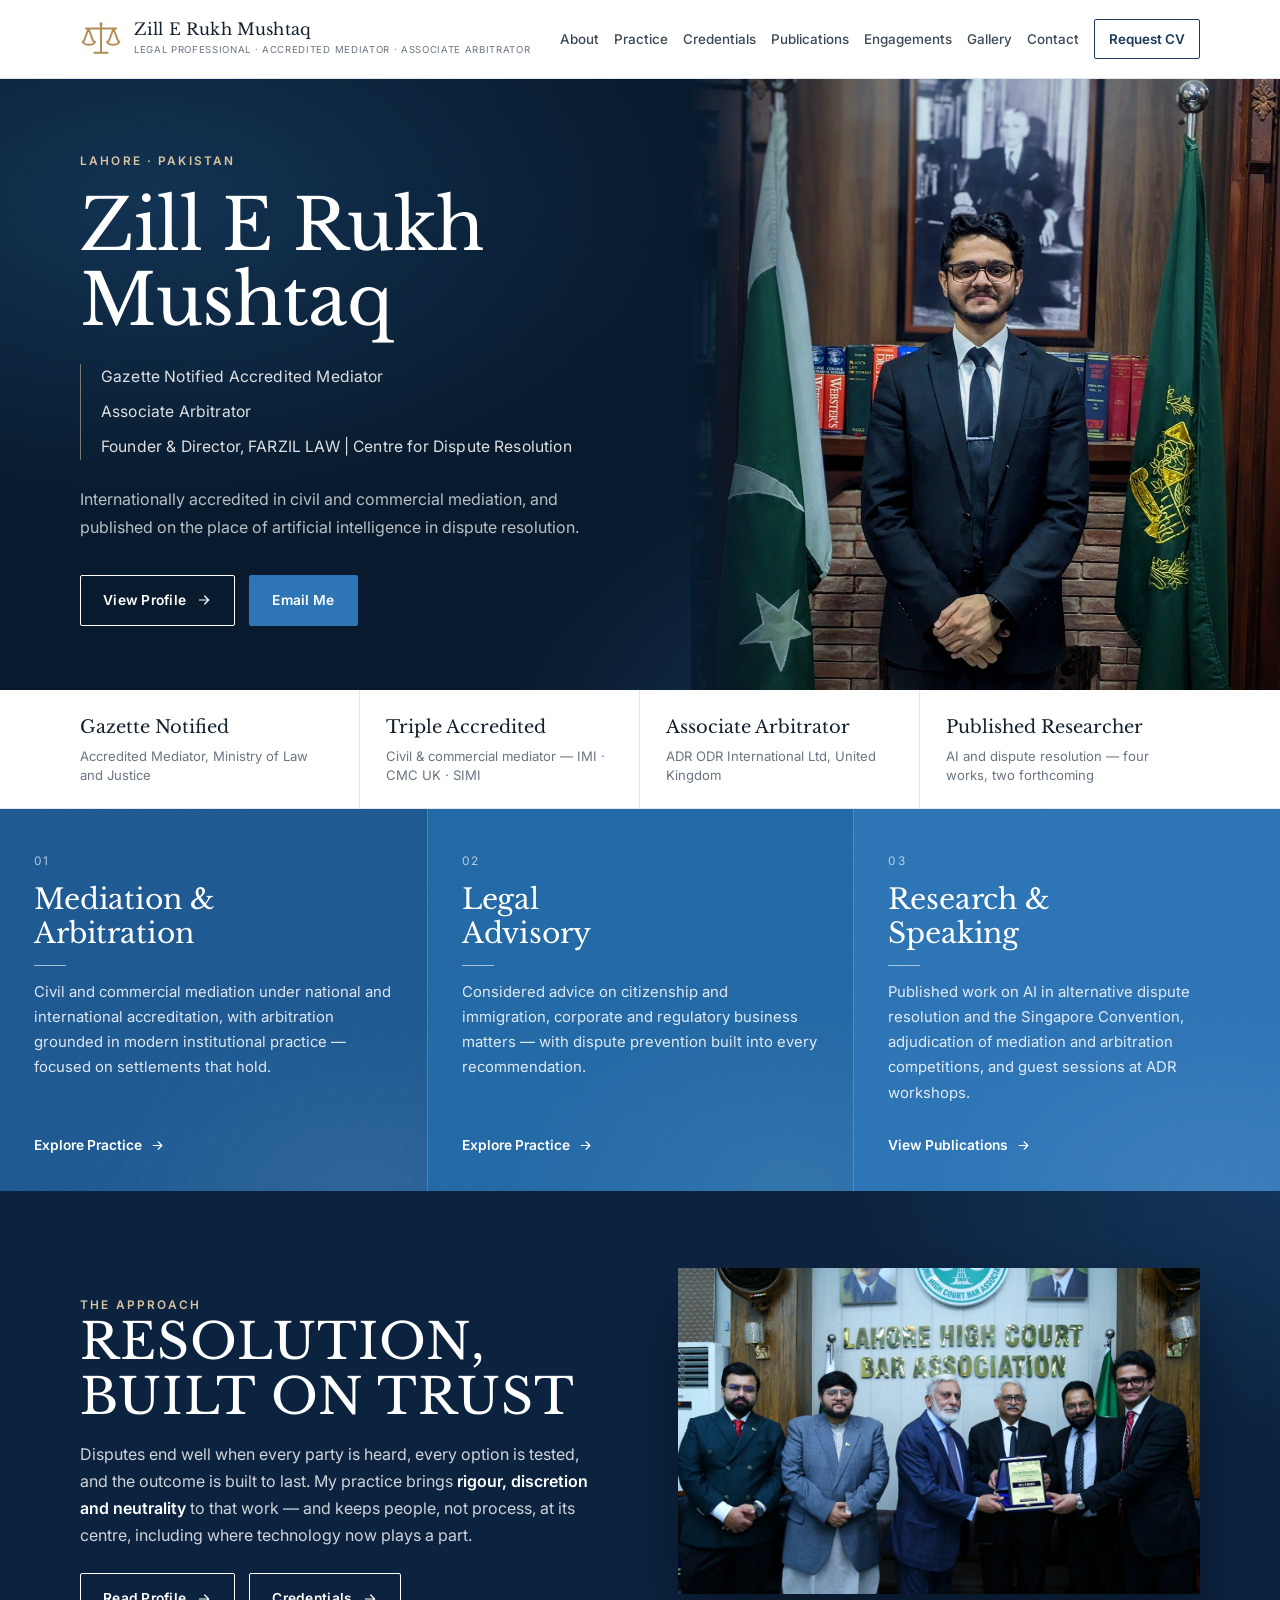
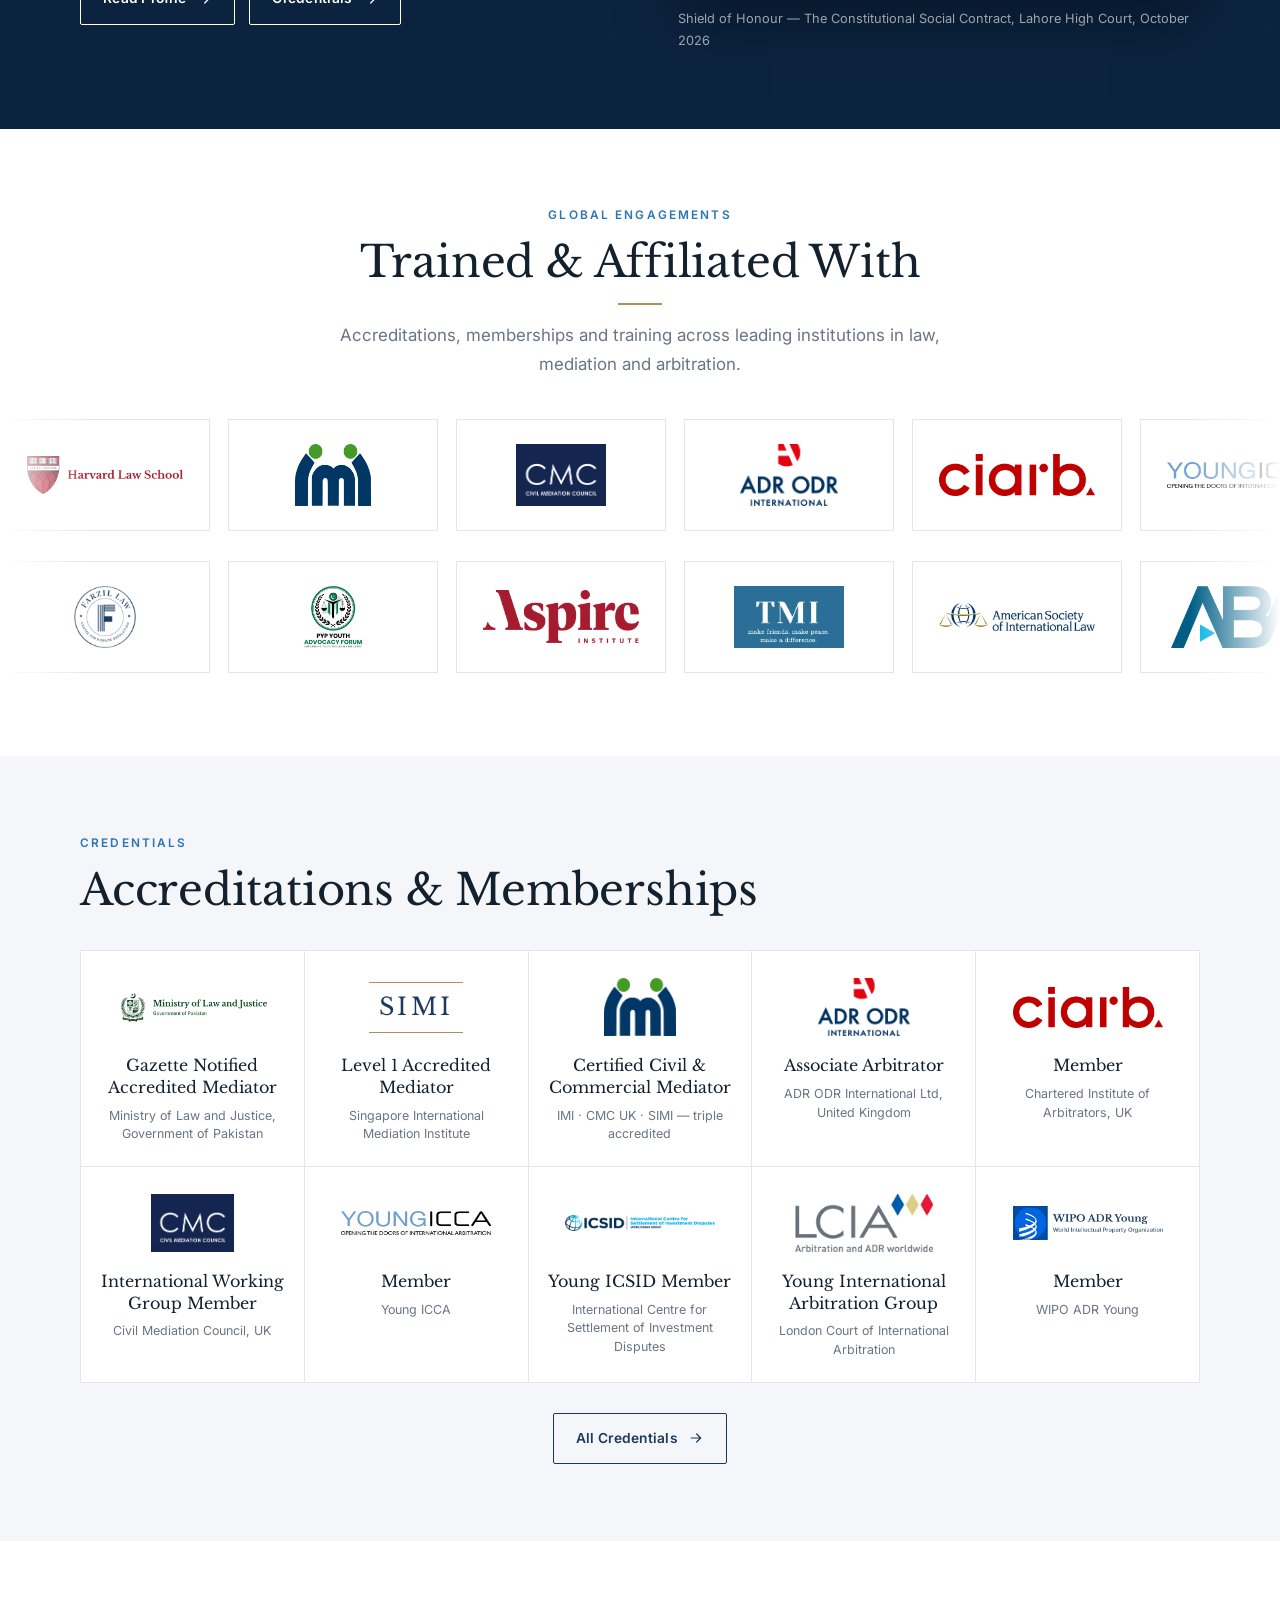
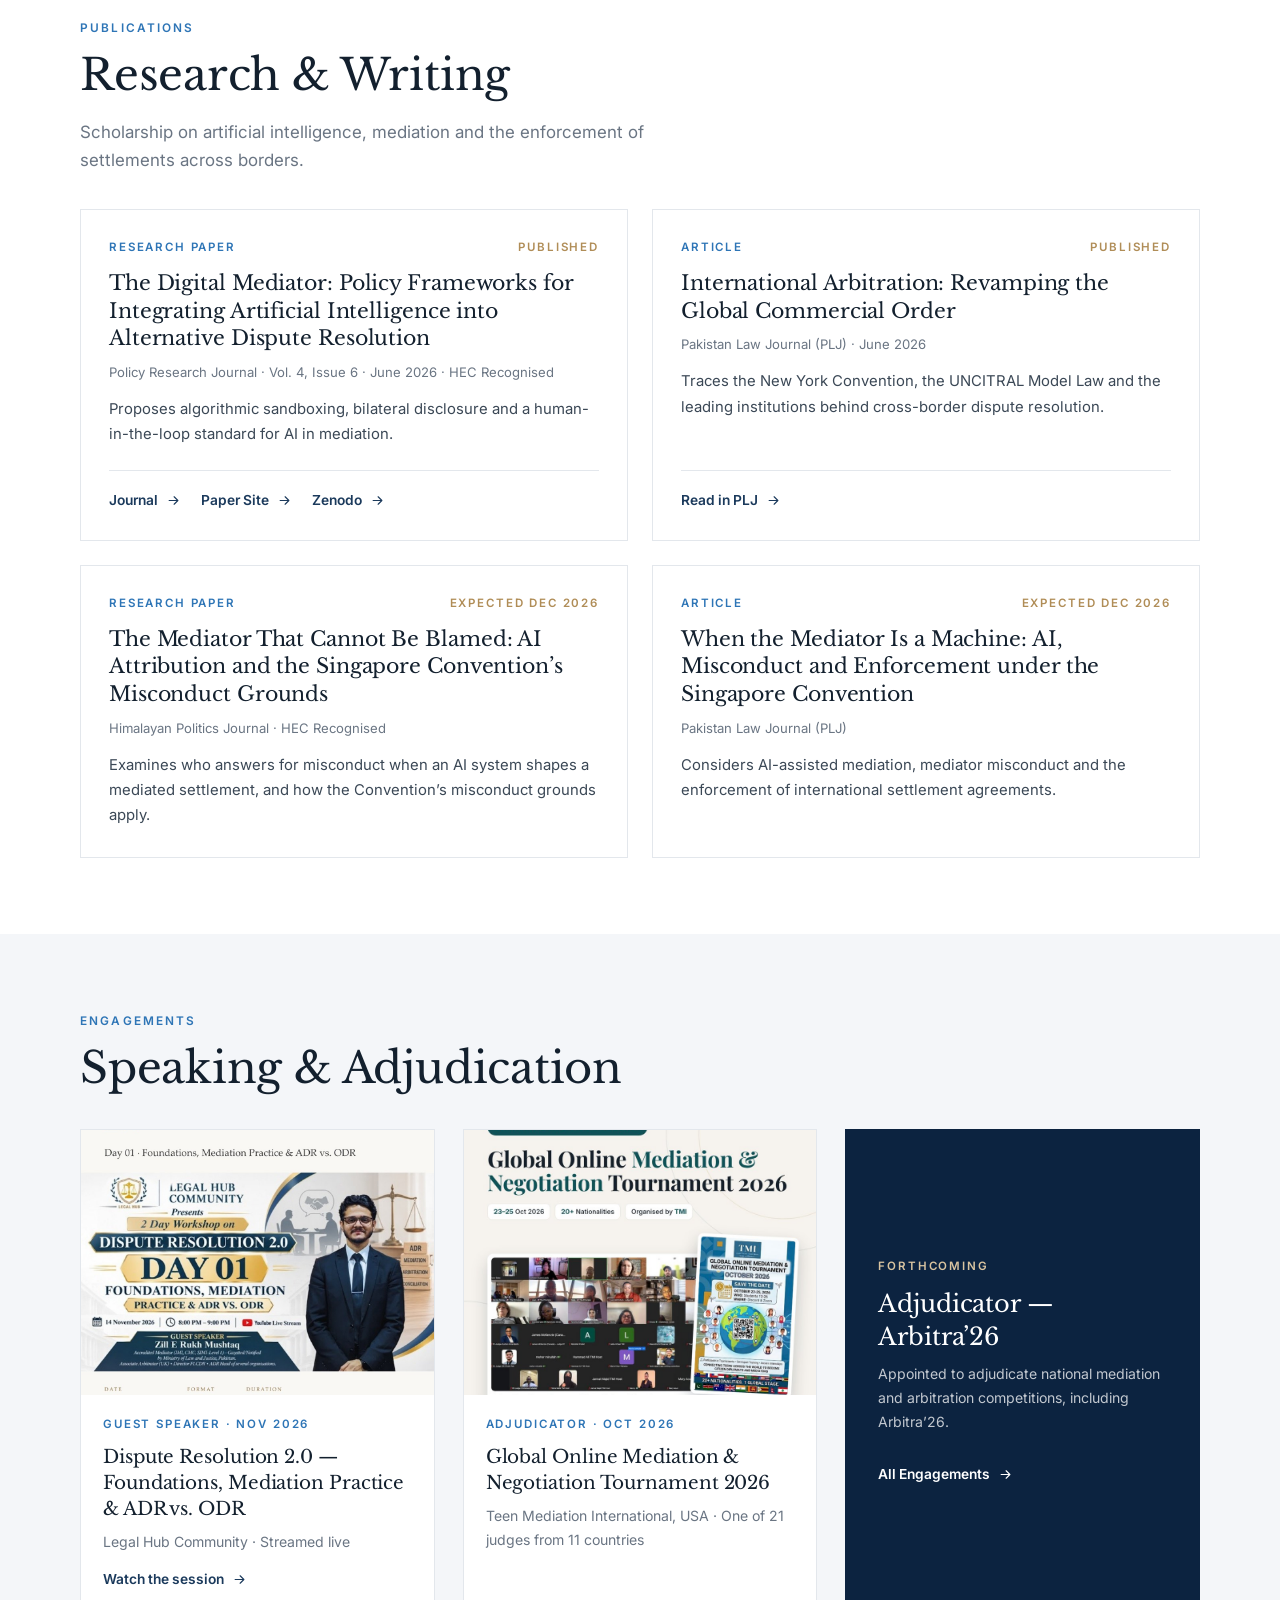
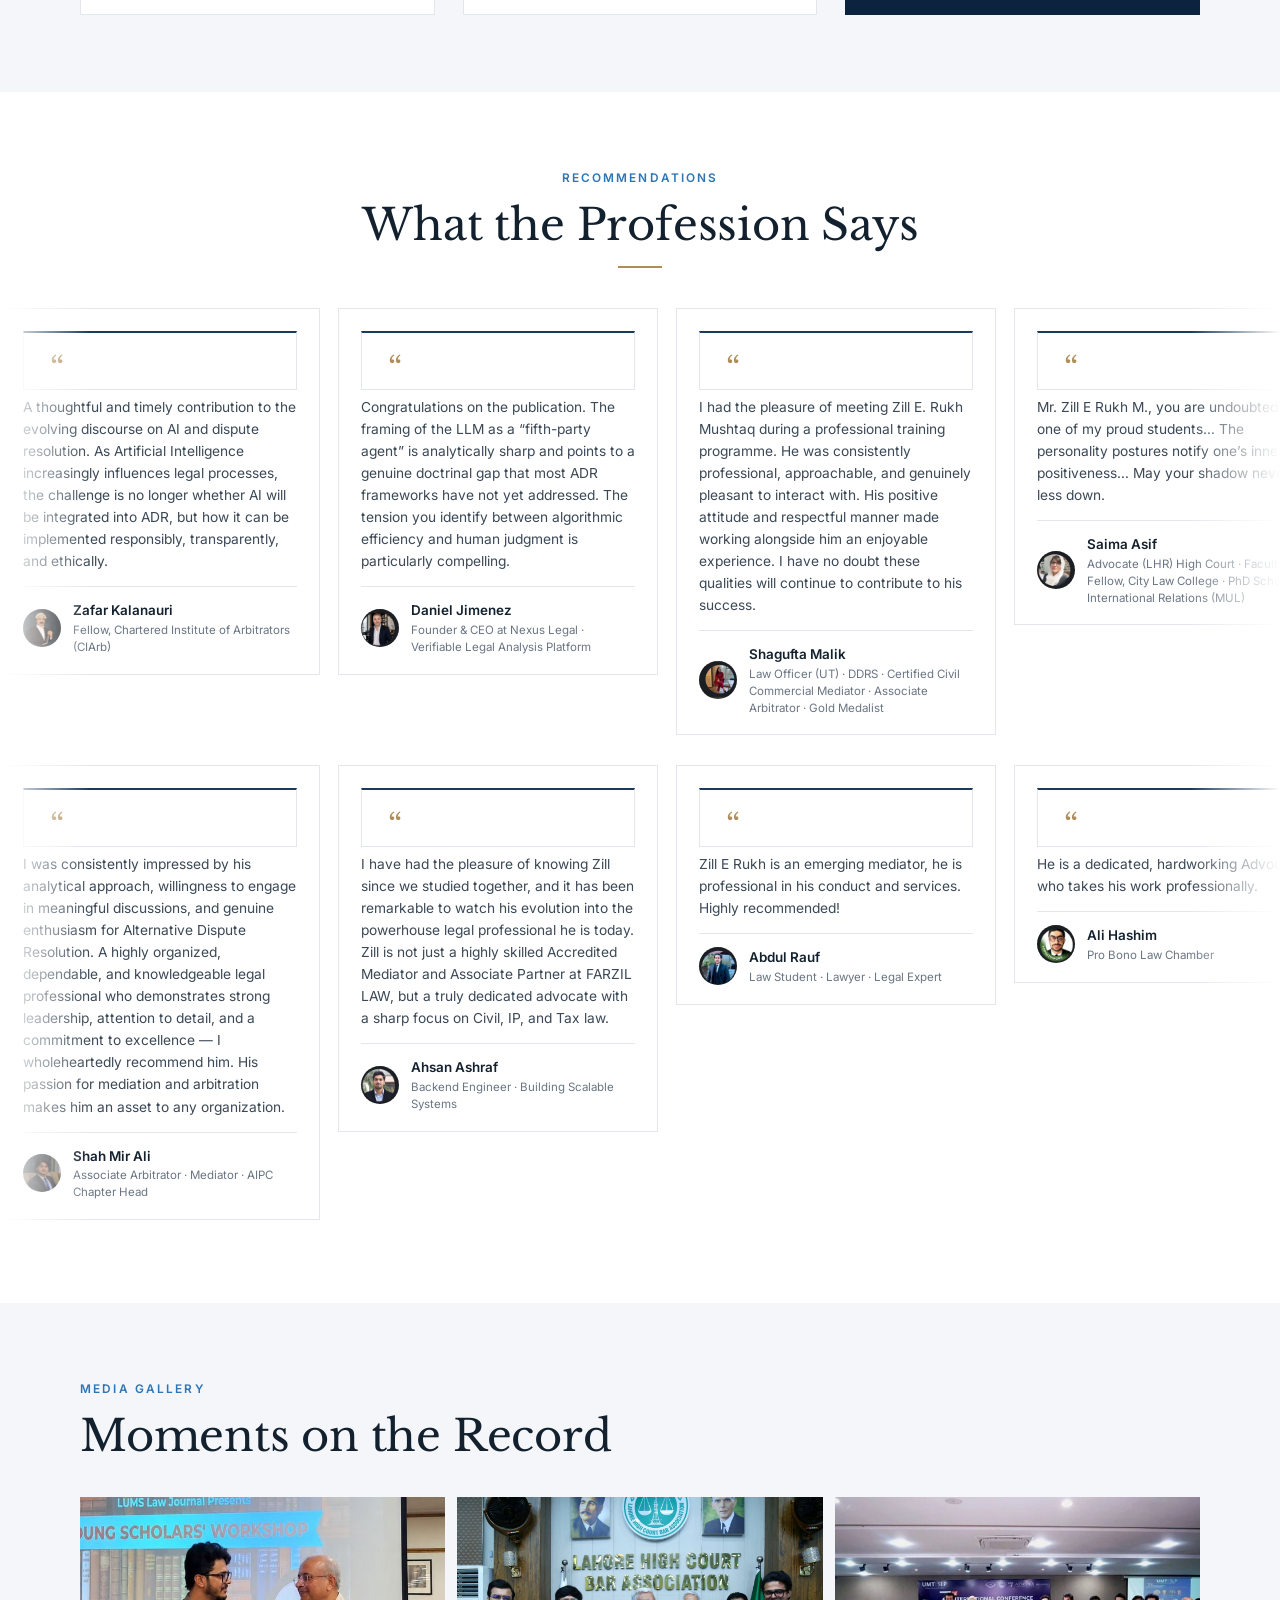
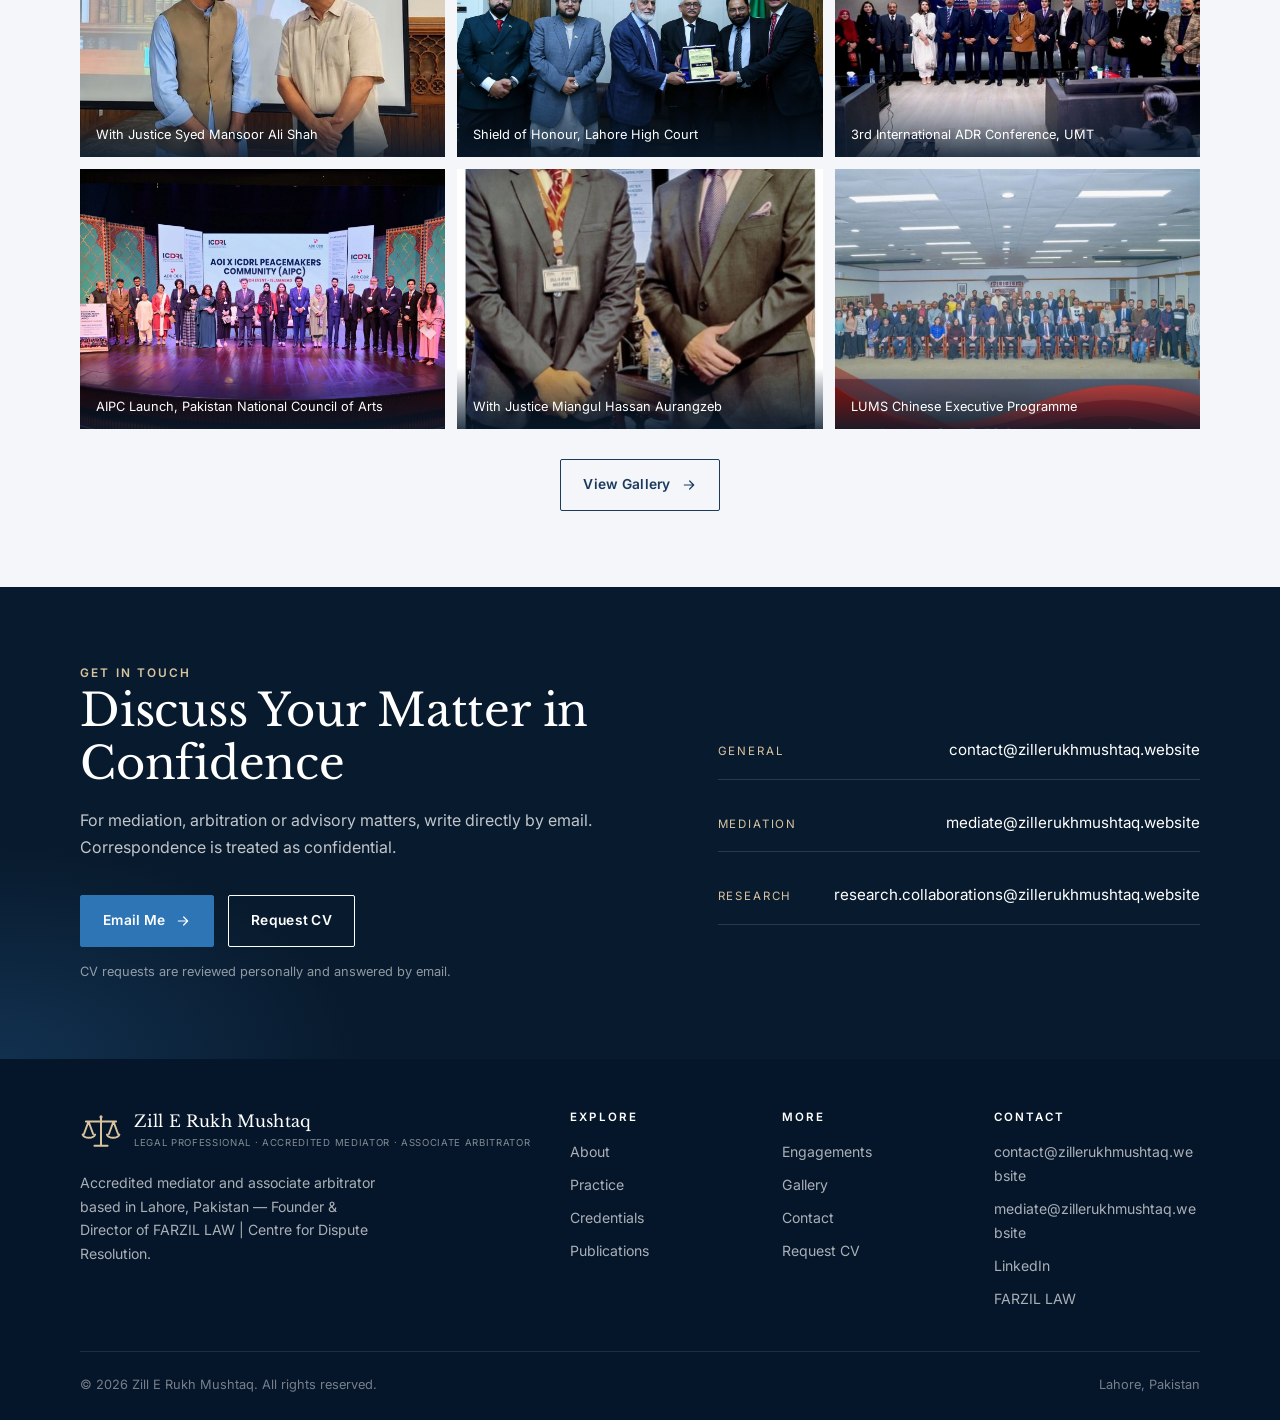
==== commit 6401df92: "Add the Legal Hub Community session video and event post Engagements gets a 'Watch' section with the" ====
--- a/index.html
+++ b/index.html
@@ -105,7 +105,7 @@
   <div class="wrap">
     <div class="sec-head rv"><div class="eyebrow">Engagements</div><h2 class="h-sec">Speaking &amp; Adjudication</h2></div>
     <div class="egrid">
-      <article class="ecard rv"><div class="im"><img src="/gallery/g50-legal-hub-guest-speaker.jpg" alt="Guest speaker, Dispute Resolution 2.0" loading="lazy" style="object-position:center 60%"></div><div class="tx"><div class="k">Guest Speaker · Nov 2026</div><h3>Dispute Resolution 2.0 — Foundations, Mediation Practice &amp; ADR vs. ODR</h3><p>Legal Hub Community · Streamed live</p></div></article>
+      <article class="ecard rv"><div class="im"><img src="/gallery/g50-legal-hub-guest-speaker.jpg" alt="Guest speaker, Dispute Resolution 2.0" loading="lazy" style="object-position:center 60%"></div><div class="tx"><div class="k">Guest Speaker · Nov 2026</div><h3>Dispute Resolution 2.0 — Foundations, Mediation Practice &amp; ADR vs. ODR</h3><p>Legal Hub Community · Streamed live</p><a class="link-arrow watch" href="/engagements/#watch">Watch the session <svg viewBox="0 0 24 24" fill="none" stroke="currentColor" stroke-width="1.8" stroke-linecap="round" stroke-linejoin="round" aria-hidden="true"><path d="M5 12h14M13 6l6 6-6 6"/></svg></a></div></article>
       <article class="ecard rv"><div class="im"><img src="/gallery/g47-tmi-judge.jpg" alt="Adjudicator, TMI Global Online Mediation &amp; Negotiation Tournament" loading="lazy" style="object-position:center 20%"></div><div class="tx"><div class="k">Adjudicator · Oct 2026</div><h3>Global Online Mediation &amp; Negotiation Tournament 2026</h3><p>Teen Mediation International, USA · One of 21 judges from 11 countries</p></div></article>
       <article class="ecard navy rv"><div class="k">Forthcoming</div><h3>Adjudicator — Arbitra&rsquo;26</h3><p>Appointed to adjudicate national mediation and arbitration competitions, including Arbitra&rsquo;26.</p><div style="margin-top:26px"><a class="link-arrow" style="color:#fff" href="/engagements/">All Engagements <svg viewBox="0 0 24 24" fill="none" stroke="currentColor" stroke-width="1.8" stroke-linecap="round" stroke-linejoin="round" aria-hidden="true"><path d="M5 12h14M13 6l6 6-6 6"/></svg></a></div></article>
     </div>
--- a/assets/site.css
+++ b/assets/site.css
@@ -473,3 +473,17 @@
 @media(max-width:1180px){.brand{min-width:0;flex:1 1 auto}.brand-txt{min-width:0}.burger{flex-shrink:0}}
 @media(max-width:640px){.brand-txt small{white-space:normal;font-size:.52rem;letter-spacing:.05em;line-height:1.45;margin-top:2px;max-width:230px}}
 @media(max-width:1180px){.nav a{padding:13px 0;font-size:.98rem}}
+
+/* ---------- session video ---------- */
+.watch-grid{display:grid;grid-template-columns:.85fr 1.15fr;gap:clamp(28px,5vw,64px);align-items:center}
+.video{position:relative;aspect-ratio:16/9;background:var(--navy-950);box-shadow:var(--shadow);overflow:hidden}
+.video button{all:unset;cursor:pointer;display:block;width:100%;height:100%;position:relative}
+.video img{width:100%;height:100%;object-fit:cover;object-position:center 60%;filter:brightness(.82);transition:filter .3s}
+.video button:hover img{filter:brightness(.95)}
+.video .play{position:absolute;left:50%;top:50%;width:74px;height:74px;margin:-37px 0 0 -37px;border-radius:50%;background:rgba(255,255,255,.94);color:var(--navy-900);display:grid;place-items:center;box-shadow:0 10px 30px rgba(0,0,0,.3);transition:transform .25s}
+.video button:hover .play{transform:scale(1.06)}
+.video .play svg{width:30px;height:30px;margin-left:4px}
+.video iframe{position:absolute;inset:0;width:100%;height:100%;border:0}
+.ecard .watch{margin-top:14px;color:var(--navy)}
+@media(max-width:900px){.watch-grid{grid-template-columns:1fr}}
+@media(max-width:640px){.video .play{width:58px;height:58px;margin:-29px 0 0 -29px}.video .play svg{width:24px;height:24px}}
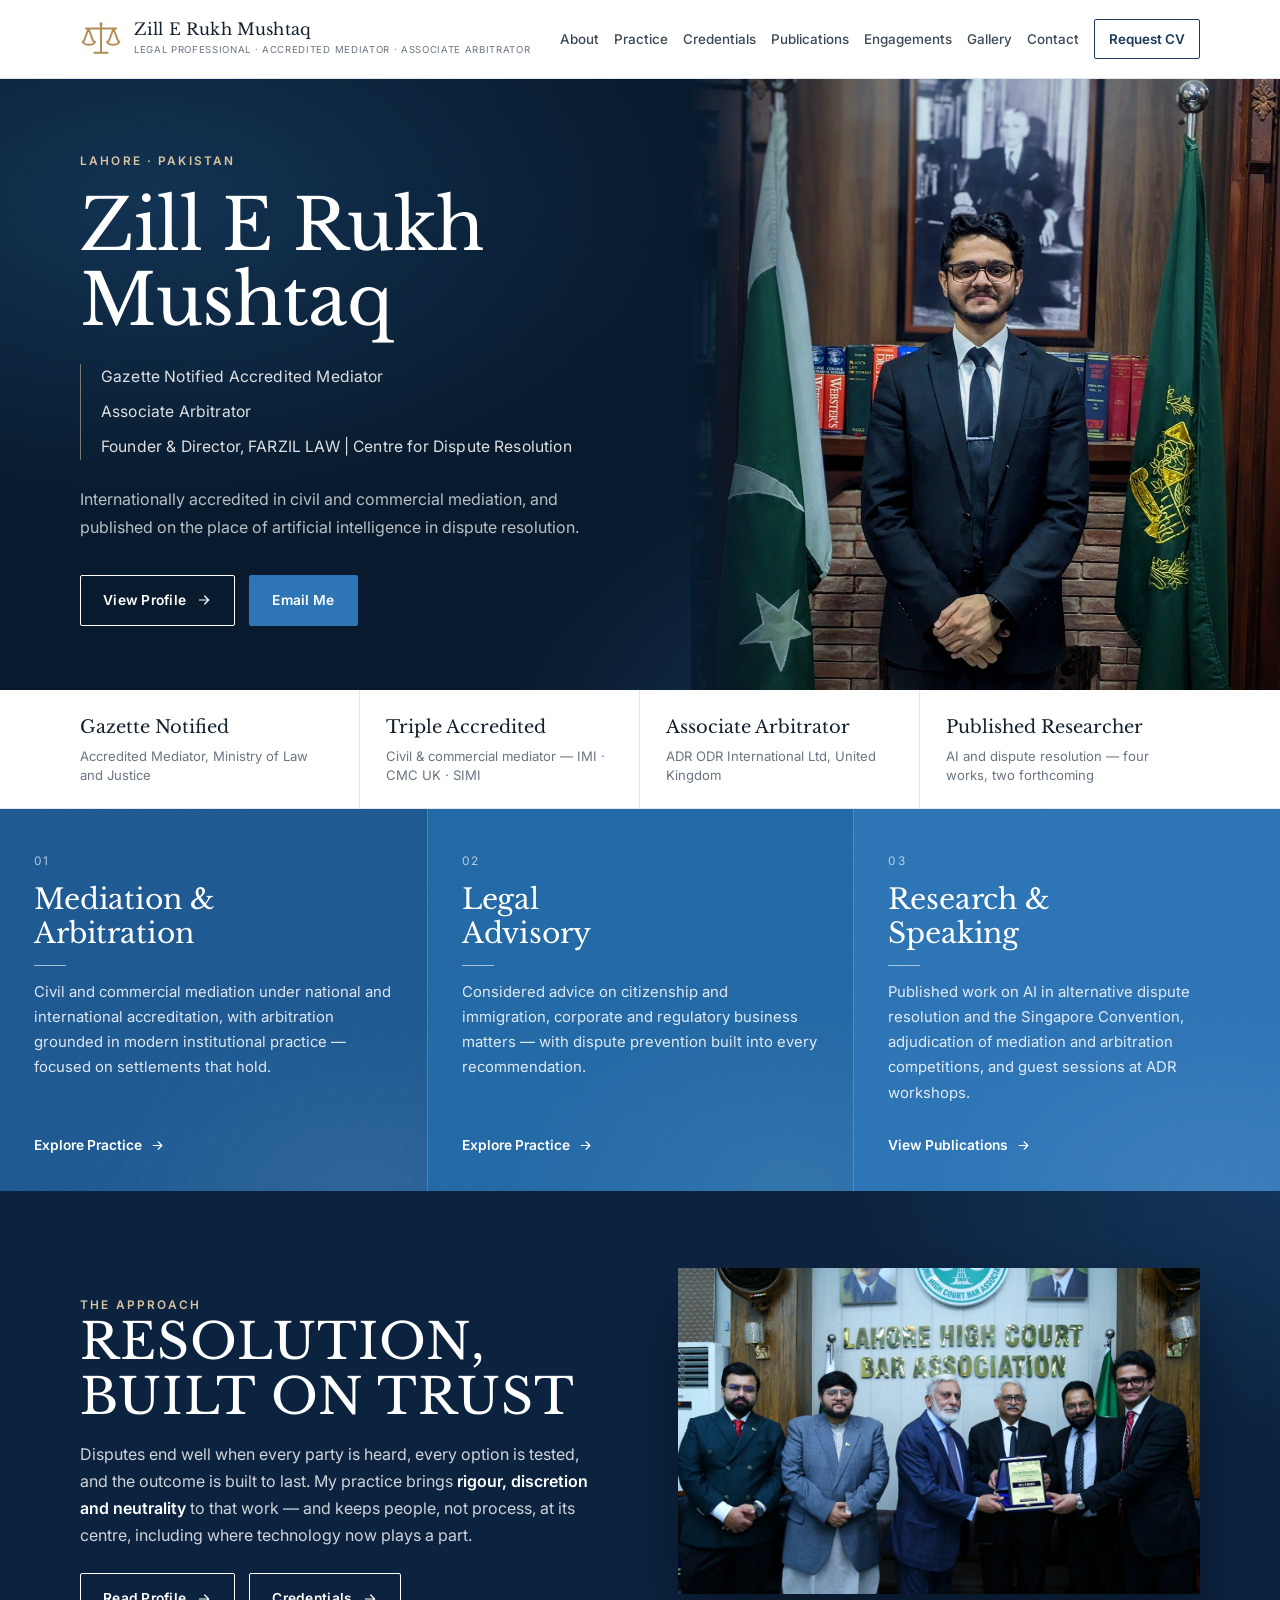
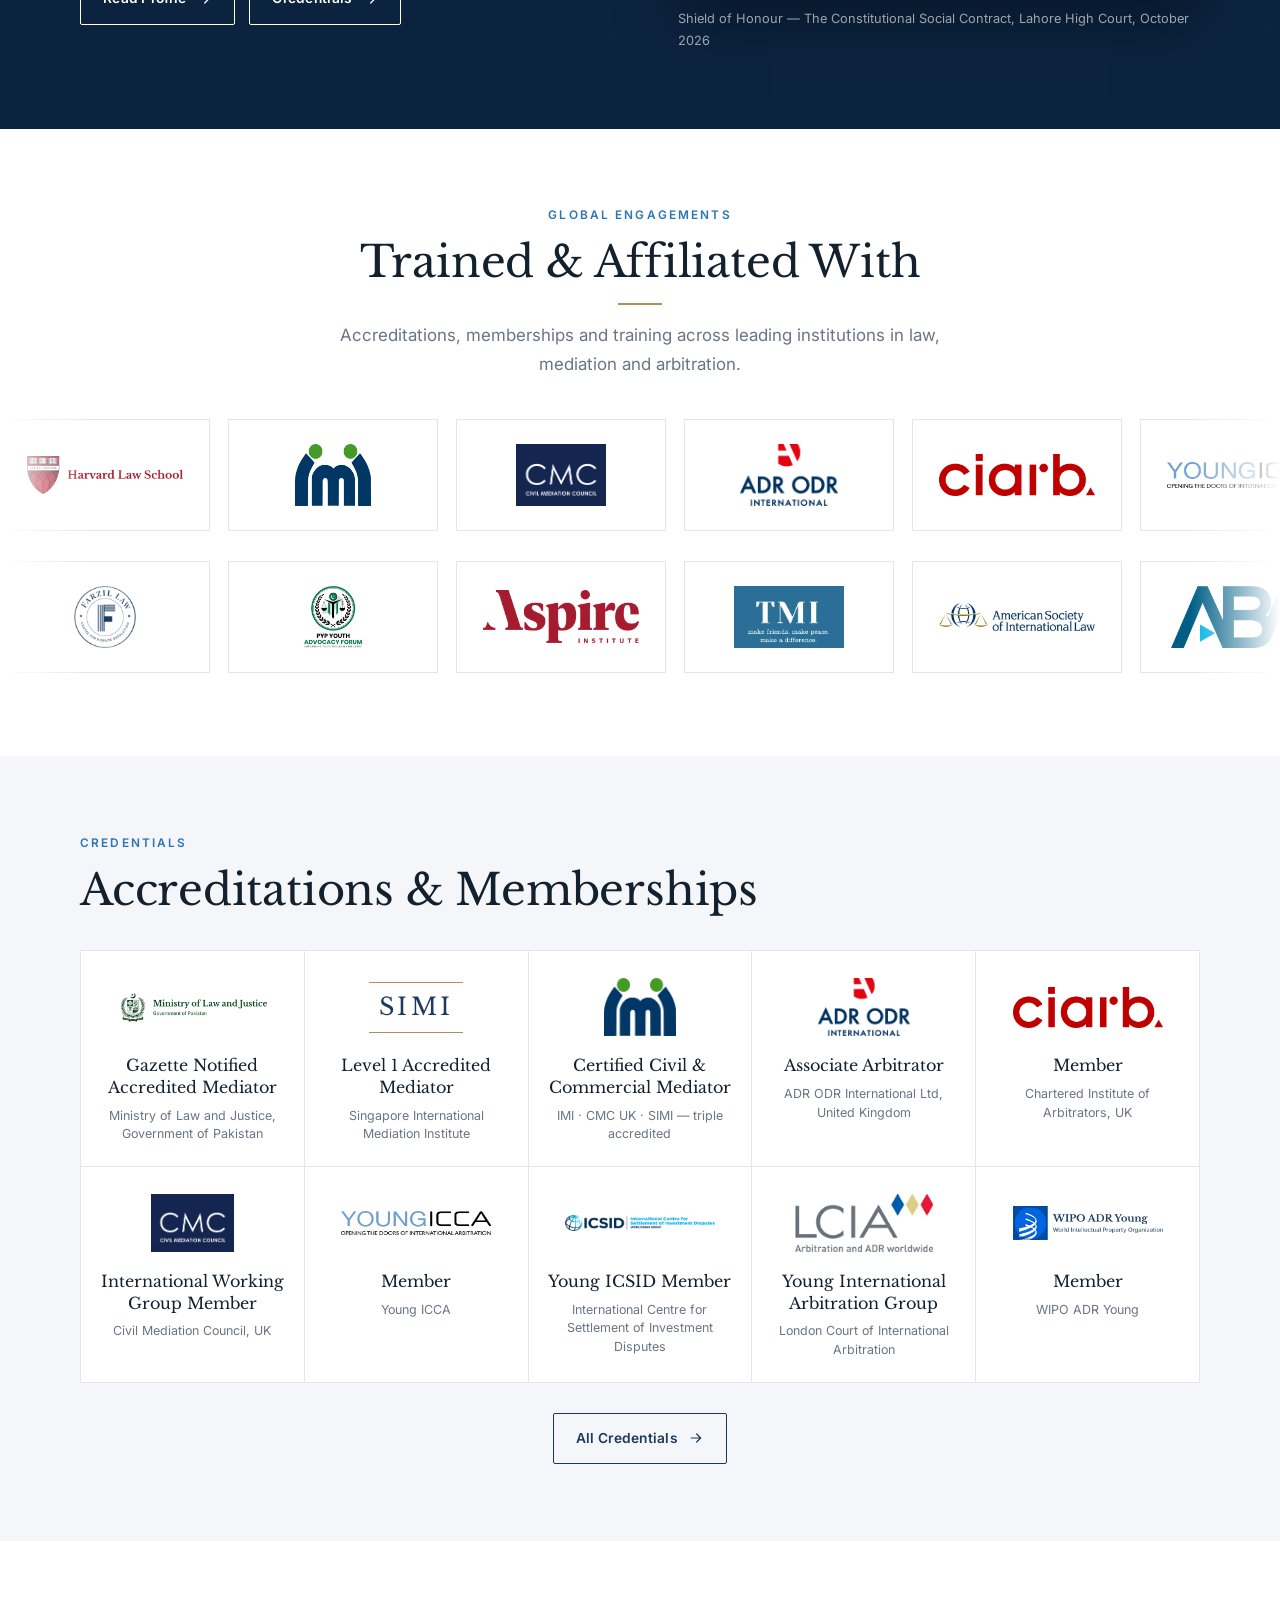
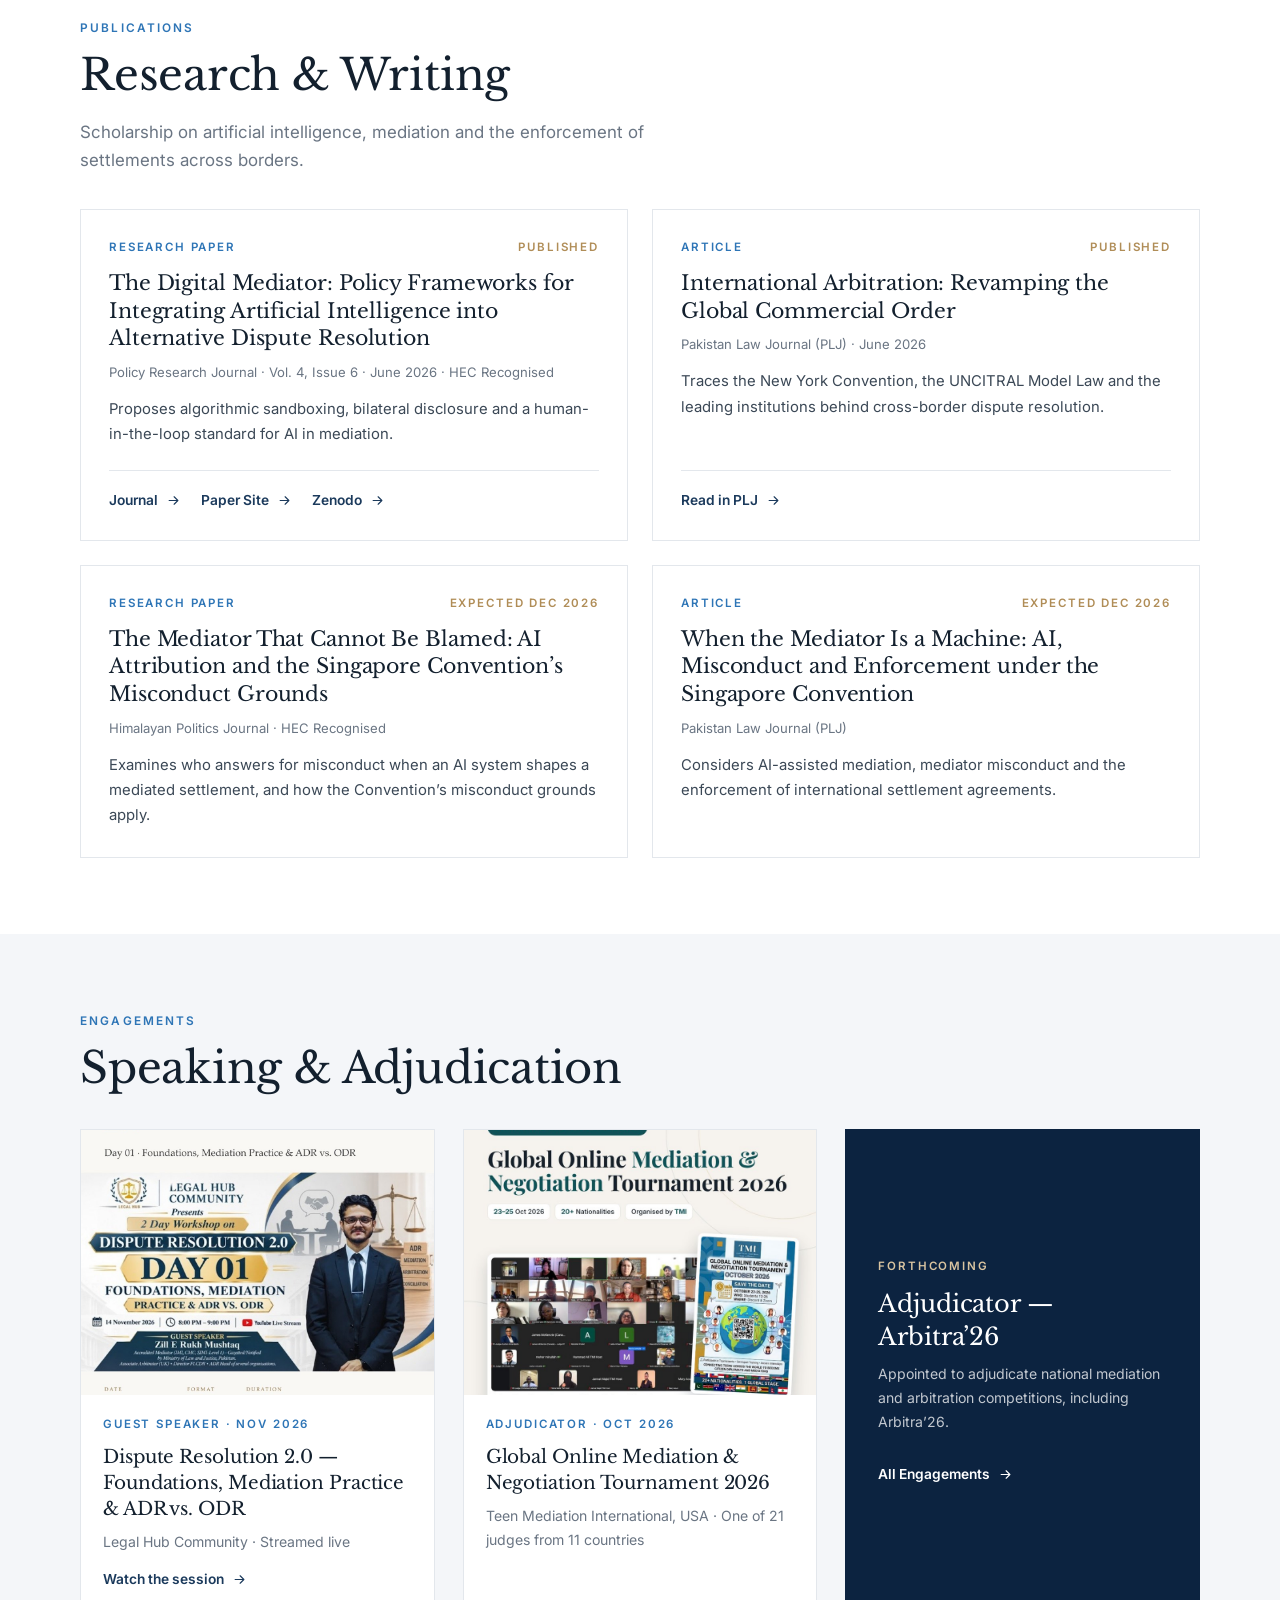
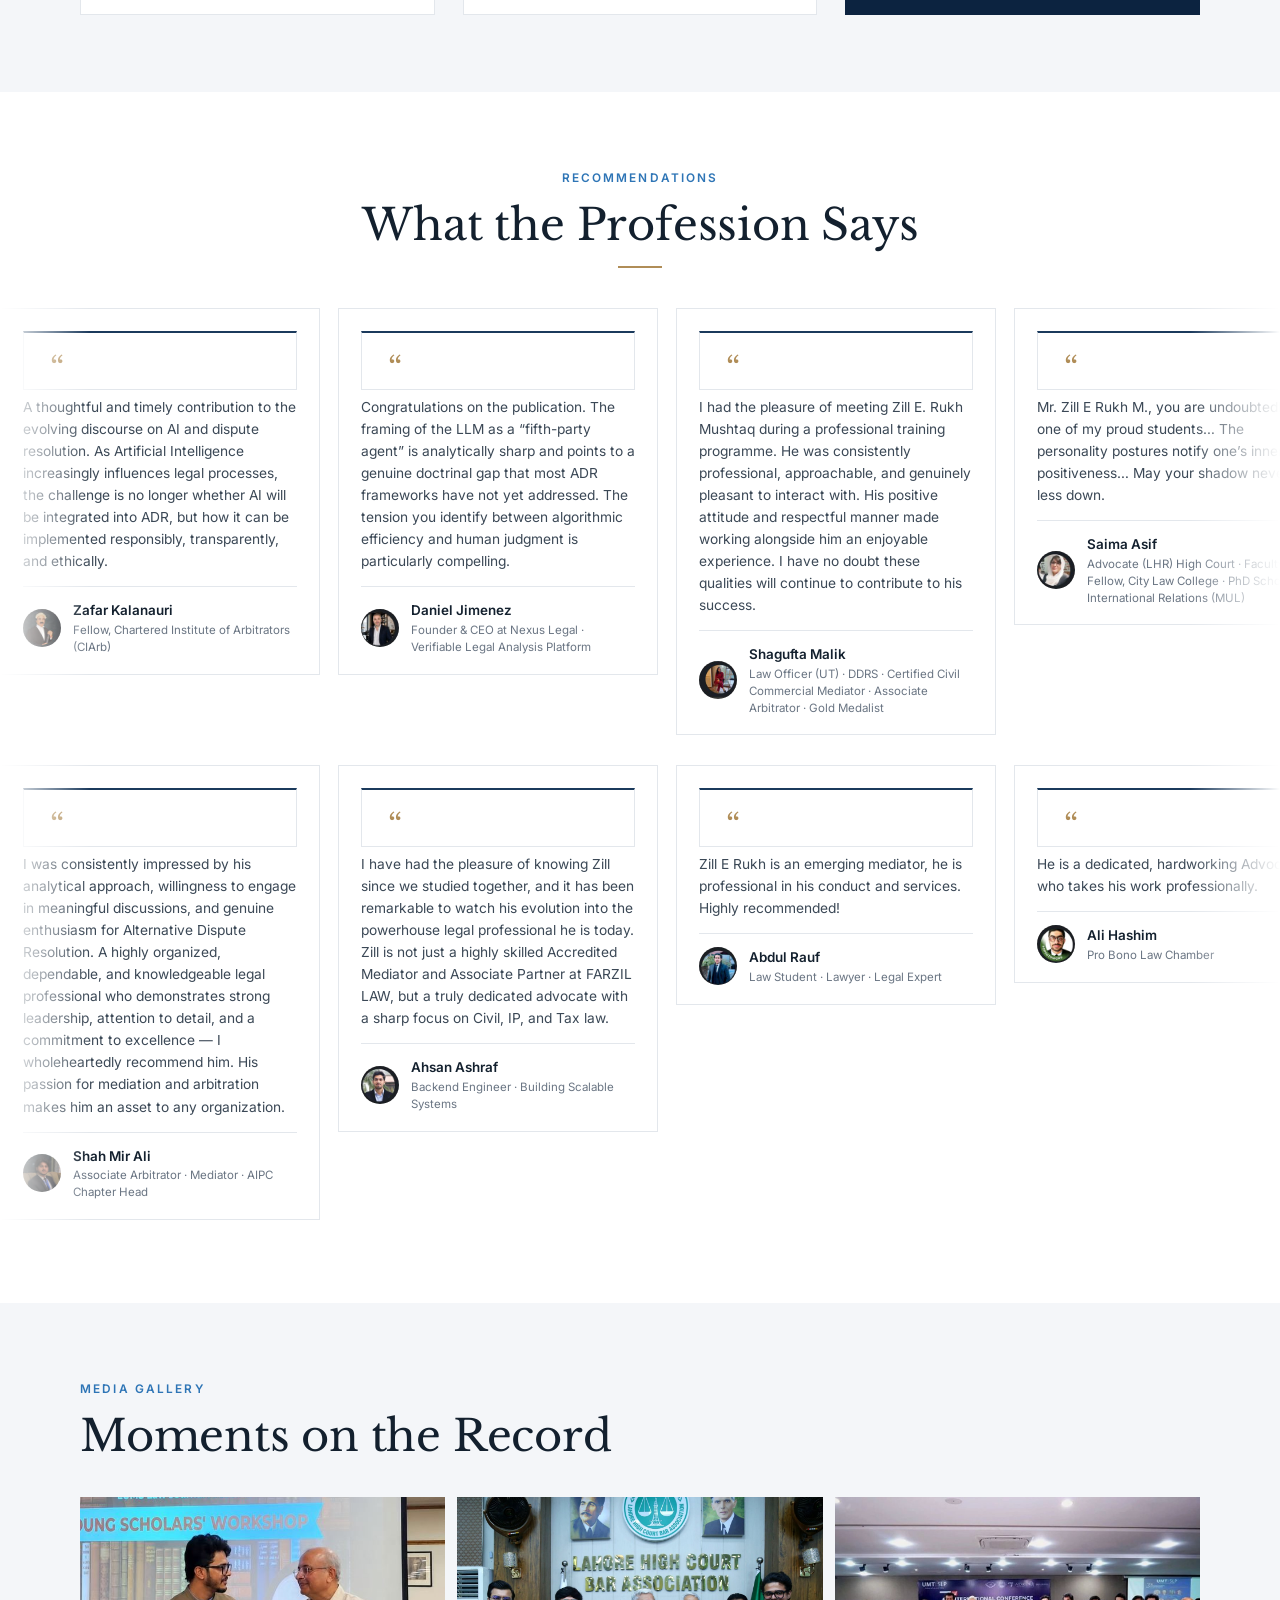
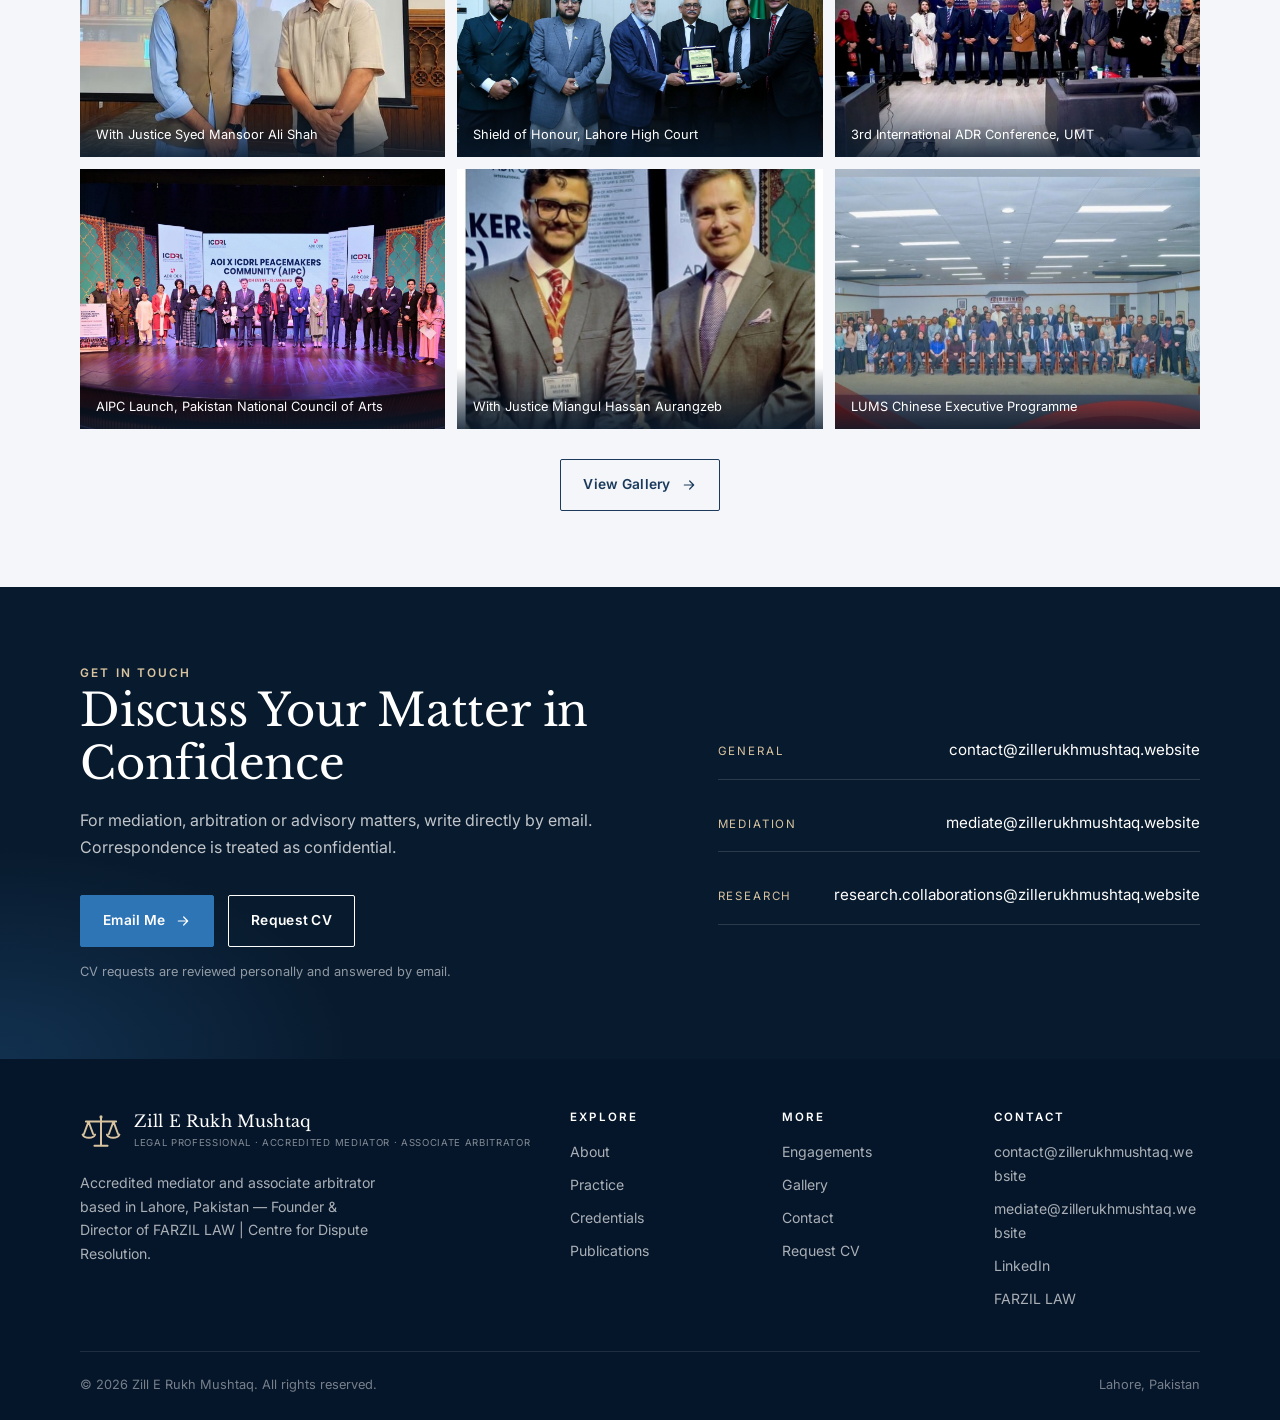
==== commit 5a30442b: "Gallery: square tiles with a per-photo focus so no heads are cropped Co-Authored-By: Claude Opus 5.5" ====
--- a/index.html
+++ b/index.html
@@ -121,7 +121,7 @@
 <section class="sec mist">
   <div class="wrap">
     <div class="sec-head rv"><div class="eyebrow">Media Gallery</div><h2 class="h-sec">Moments on the Record</h2></div>
-    <div class="gprev rv"><figure><img src="/gallery/g12-justice-mansoor-ali-shah.jpg" alt="With Justice Syed Mansoor Ali Shah" loading="lazy"><figcaption>With Justice Syed Mansoor Ali Shah</figcaption></figure><figure><img src="/gallery/g46-lhc-shield-ceremony.jpg" alt="Shield of Honour, Lahore High Court" loading="lazy"><figcaption>Shield of Honour, Lahore High Court</figcaption></figure><figure><img src="/gallery/g11-umt-adr-conference.jpg" alt="3rd International ADR Conference, UMT" loading="lazy"><figcaption>3rd International ADR Conference, UMT</figcaption></figure><figure><img src="/gallery/g34-aipc-launch.jpg" alt="AIPC Launch, Pakistan National Council of Arts" loading="lazy"><figcaption>AIPC Launch, Pakistan National Council of Arts</figcaption></figure><figure><img src="/gallery/g19-justice-aurangzeb.jpg" alt="With Justice Miangul Hassan Aurangzeb" loading="lazy"><figcaption>With Justice Miangul Hassan Aurangzeb</figcaption></figure><figure><img src="/gallery/g05-lums-chinese-cohort.jpg" alt="LUMS Chinese Executive Programme" loading="lazy"><figcaption>LUMS Chinese Executive Programme</figcaption></figure></div>
+    <div class="gprev rv"><figure><img src="/gallery/g12-justice-mansoor-ali-shah.jpg" alt="With Justice Syed Mansoor Ali Shah" loading="lazy" style="object-position:center 52%"><figcaption>With Justice Syed Mansoor Ali Shah</figcaption></figure><figure><img src="/gallery/g46-lhc-shield-ceremony.jpg" alt="Shield of Honour, Lahore High Court" loading="lazy"><figcaption>Shield of Honour, Lahore High Court</figcaption></figure><figure><img src="/gallery/g11-umt-adr-conference.jpg" alt="3rd International ADR Conference, UMT" loading="lazy"><figcaption>3rd International ADR Conference, UMT</figcaption></figure><figure><img src="/gallery/g34-aipc-launch.jpg" alt="AIPC Launch, Pakistan National Council of Arts" loading="lazy"><figcaption>AIPC Launch, Pakistan National Council of Arts</figcaption></figure><figure><img src="/gallery/g19-justice-aurangzeb.jpg" alt="With Justice Miangul Hassan Aurangzeb" loading="lazy" style="object-position:center 13%"><figcaption>With Justice Miangul Hassan Aurangzeb</figcaption></figure><figure><img src="/gallery/g05-lums-chinese-cohort.jpg" alt="LUMS Chinese Executive Programme" loading="lazy"><figcaption>LUMS Chinese Executive Programme</figcaption></figure></div>
     <div class="sec-foot"><a class="btn btn-navy" href="/gallery/">View Gallery <svg viewBox="0 0 24 24" fill="none" stroke="currentColor" stroke-width="1.8" stroke-linecap="round" stroke-linejoin="round" aria-hidden="true"><path d="M5 12h14M13 6l6 6-6 6"/></svg></a></div>
   </div>
 </section>
--- a/assets/site.css
+++ b/assets/site.css
@@ -487,3 +487,22 @@
 .ecard .watch{margin-top:14px;color:var(--navy)}
 @media(max-width:900px){.watch-grid{grid-template-columns:1fr}}
 @media(max-width:640px){.video .play{width:58px;height:58px;margin:-29px 0 0 -29px}.video .play svg{width:24px;height:24px}}
+
+/* ---------- gallery: even grid ---------- */
+.ggrid{display:grid;grid-template-columns:repeat(4,1fr);gap:14px}
+.ggrid figure{position:relative;aspect-ratio:4/3;overflow:hidden;background:var(--navy-950);cursor:zoom-in}
+.ggrid img{width:100%;height:100%;object-fit:cover;object-position:center 30%;transition:transform .6s}
+.ggrid figure:hover img{transform:scale(1.05)}
+.ggrid figcaption{position:absolute;left:0;right:0;bottom:0;padding:34px 14px 12px;background:linear-gradient(0deg,rgba(6,18,32,.92),rgba(6,18,32,0))}
+.ggrid figcaption b{display:block;font-size:.84rem;font-weight:600;color:#fff;line-height:1.35;display:-webkit-box;-webkit-line-clamp:2;-webkit-box-orient:vertical;overflow:hidden}
+.ggrid figcaption small{display:block;font-size:.72rem;color:rgba(255,255,255,.72);margin-top:2px;white-space:nowrap;overflow:hidden;text-overflow:ellipsis}
+@media(max-width:1000px){.ggrid{grid-template-columns:repeat(3,1fr)}}
+@media(max-width:640px){.ggrid{grid-template-columns:1fr 1fr;gap:8px}.ggrid figcaption{padding:26px 9px 8px}.ggrid figcaption b{font-size:.72rem}.ggrid figcaption small{font-size:.64rem}}
+@media(max-width:640px){.ggrid figure{aspect-ratio:4/5}.ggrid figcaption{padding:22px 8px 7px}.ggrid figcaption b{font-size:.68rem;-webkit-line-clamp:2}.ggrid figcaption small{display:none}}
+
+/* keep heads in frame: square tiles; tall photos anchored to the top */
+.ggrid figure{aspect-ratio:1/1}
+.ggrid img{object-position:center center}
+.ggrid figure.tall img,.gprev figure.tall img{object-position:center 4%}
+.gprev img{object-position:center 35%}
+@media(max-width:640px){.ggrid figure{aspect-ratio:1/1}}
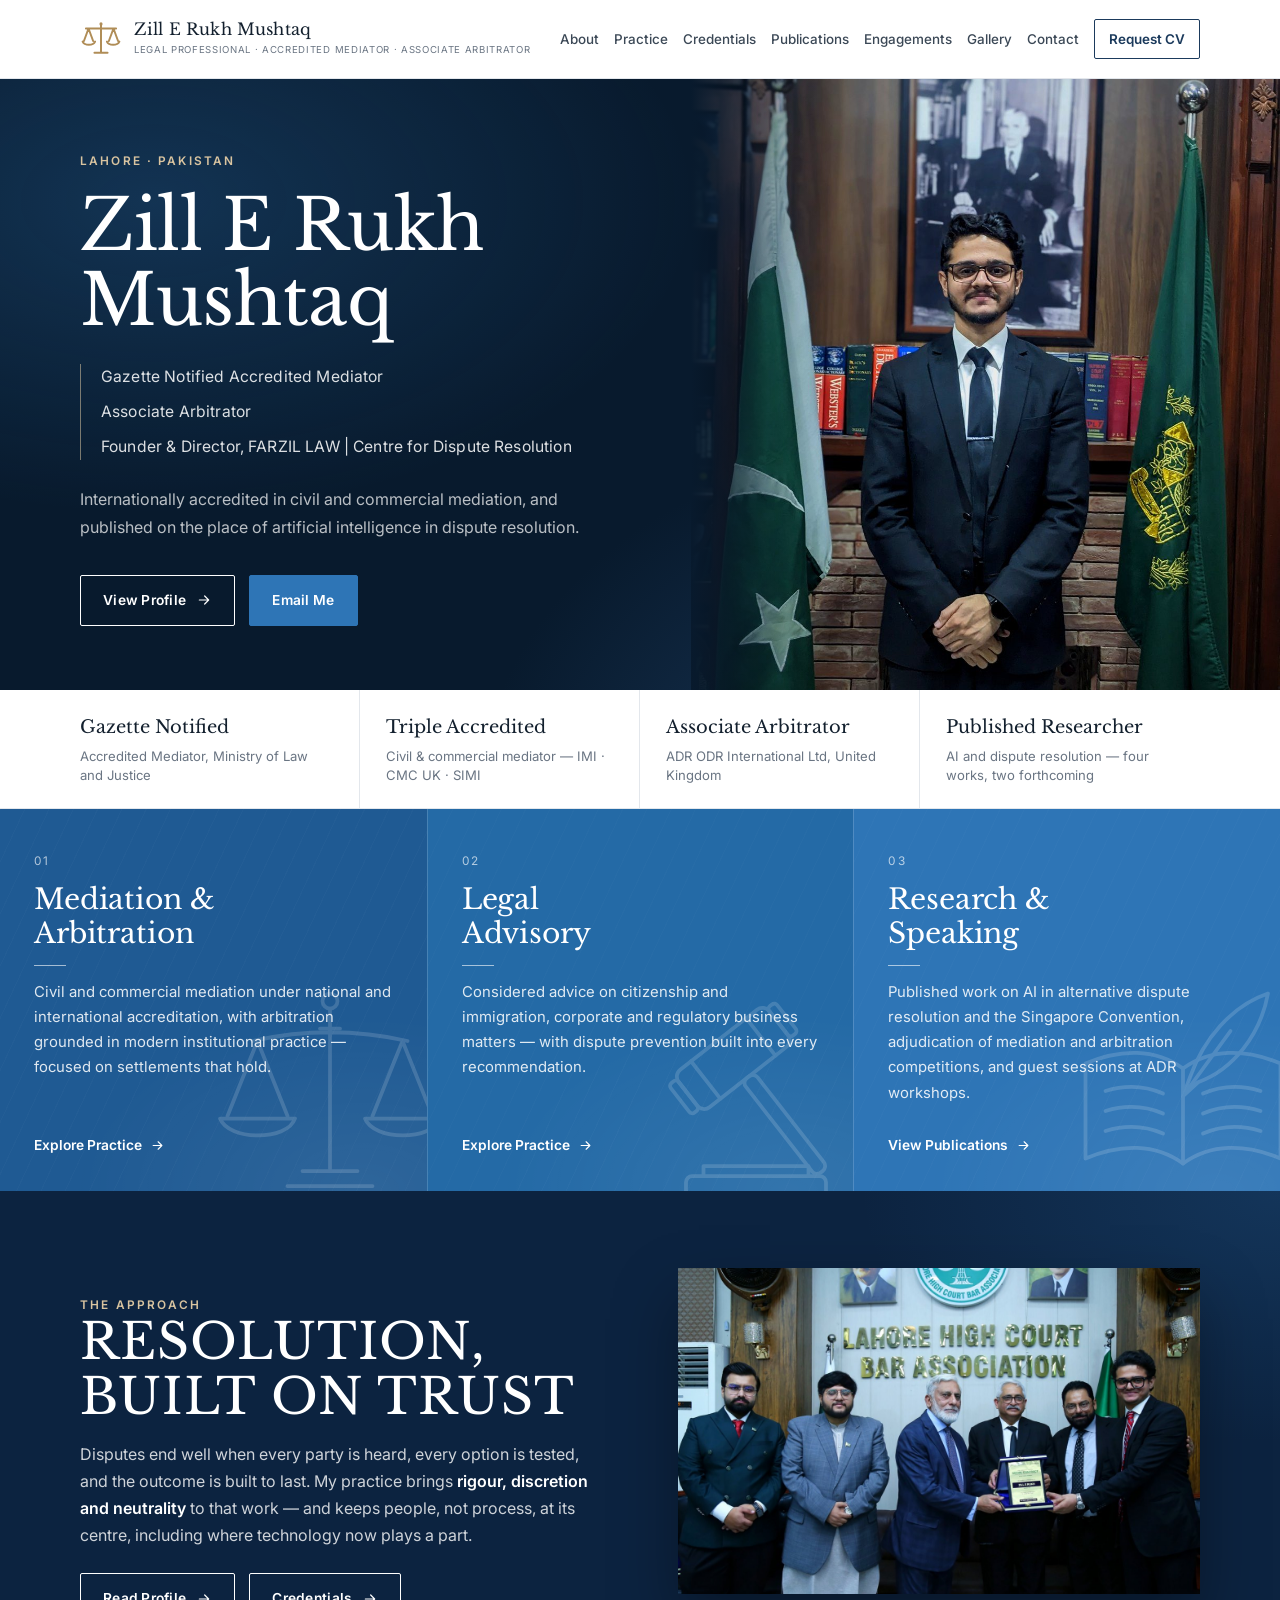
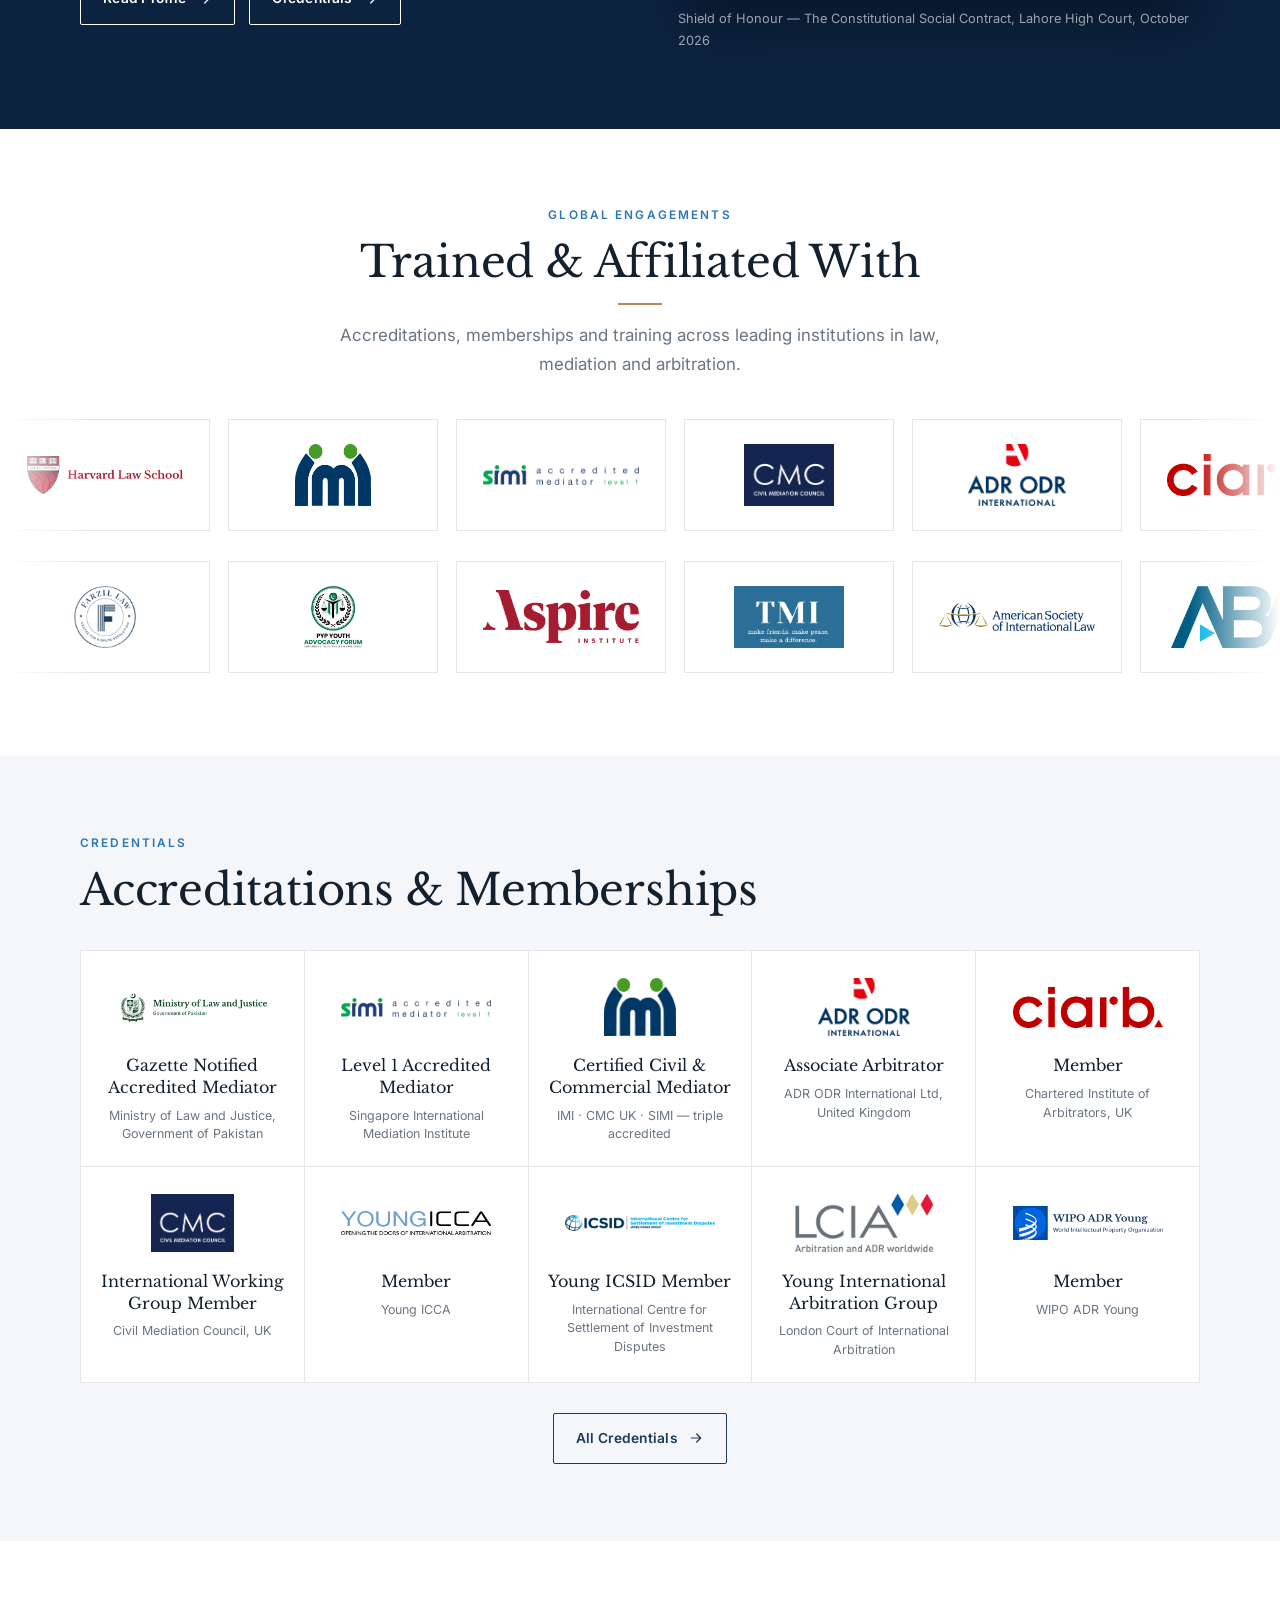
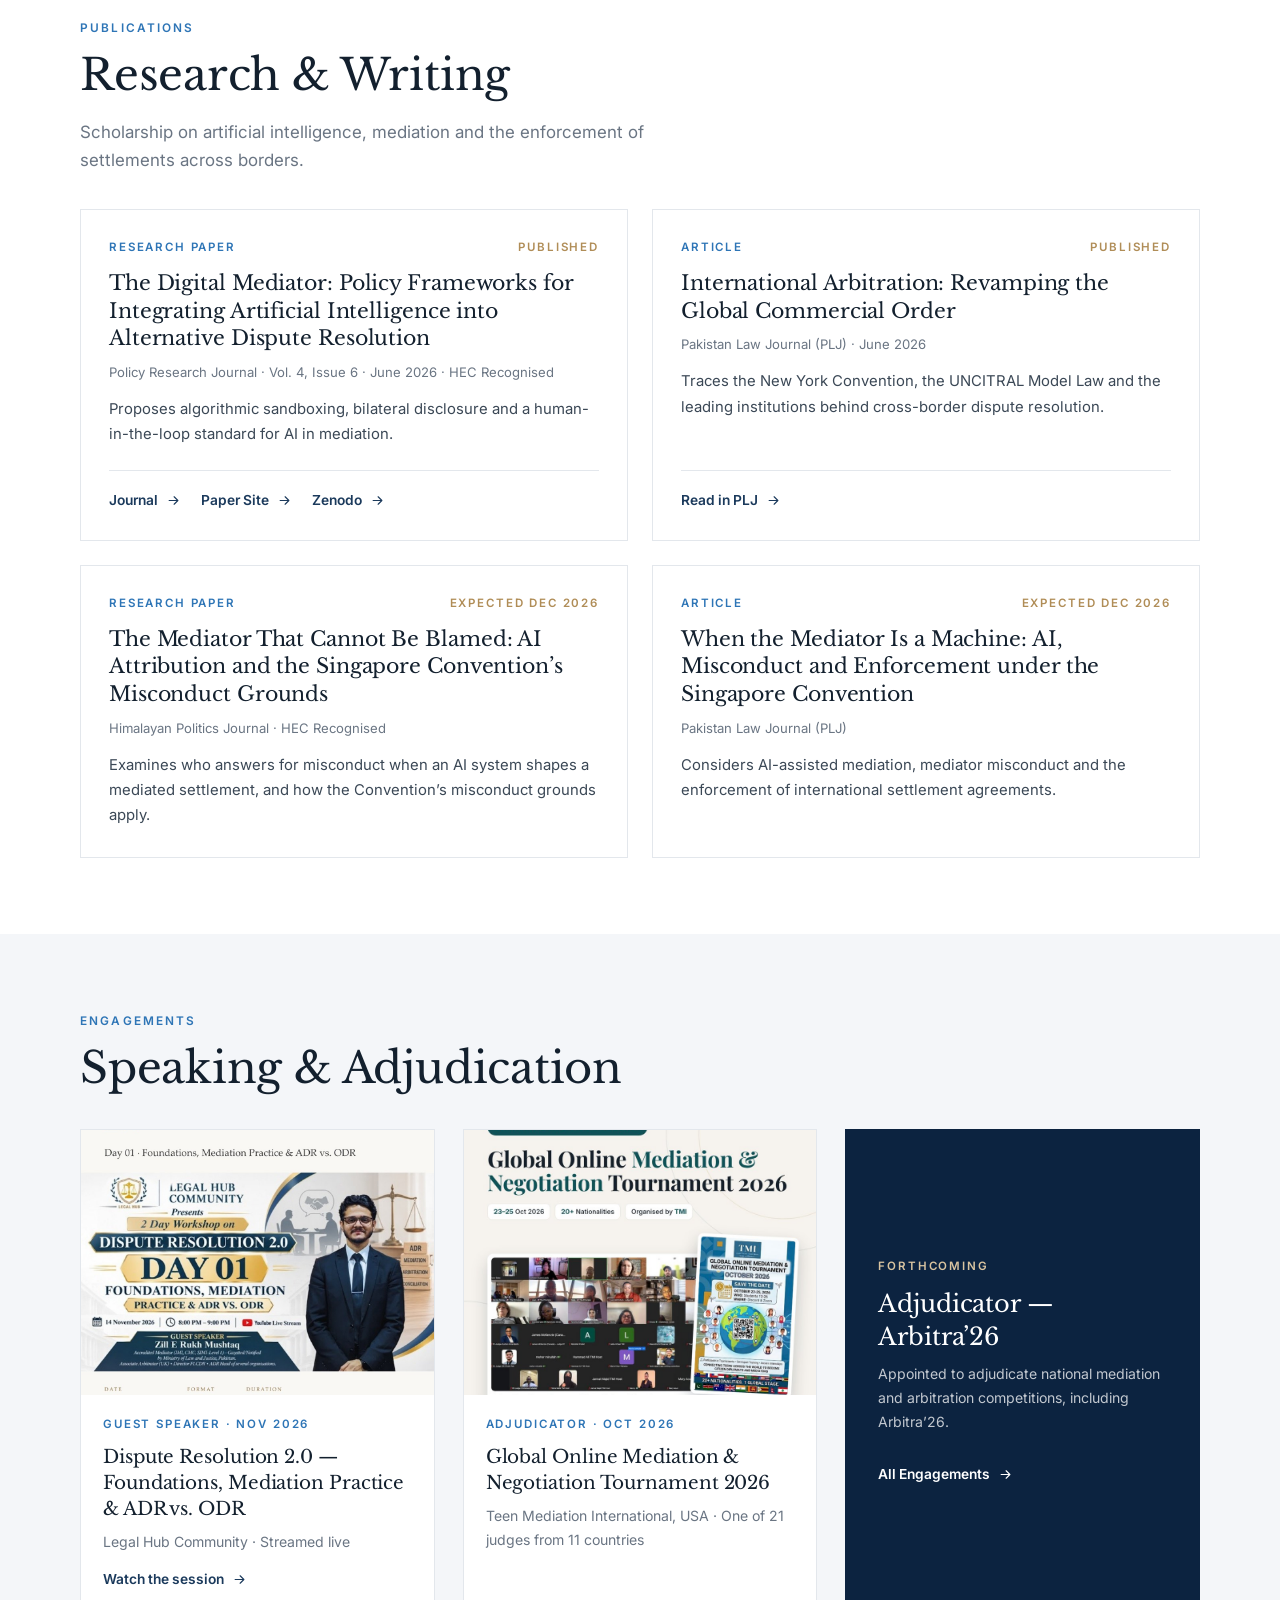
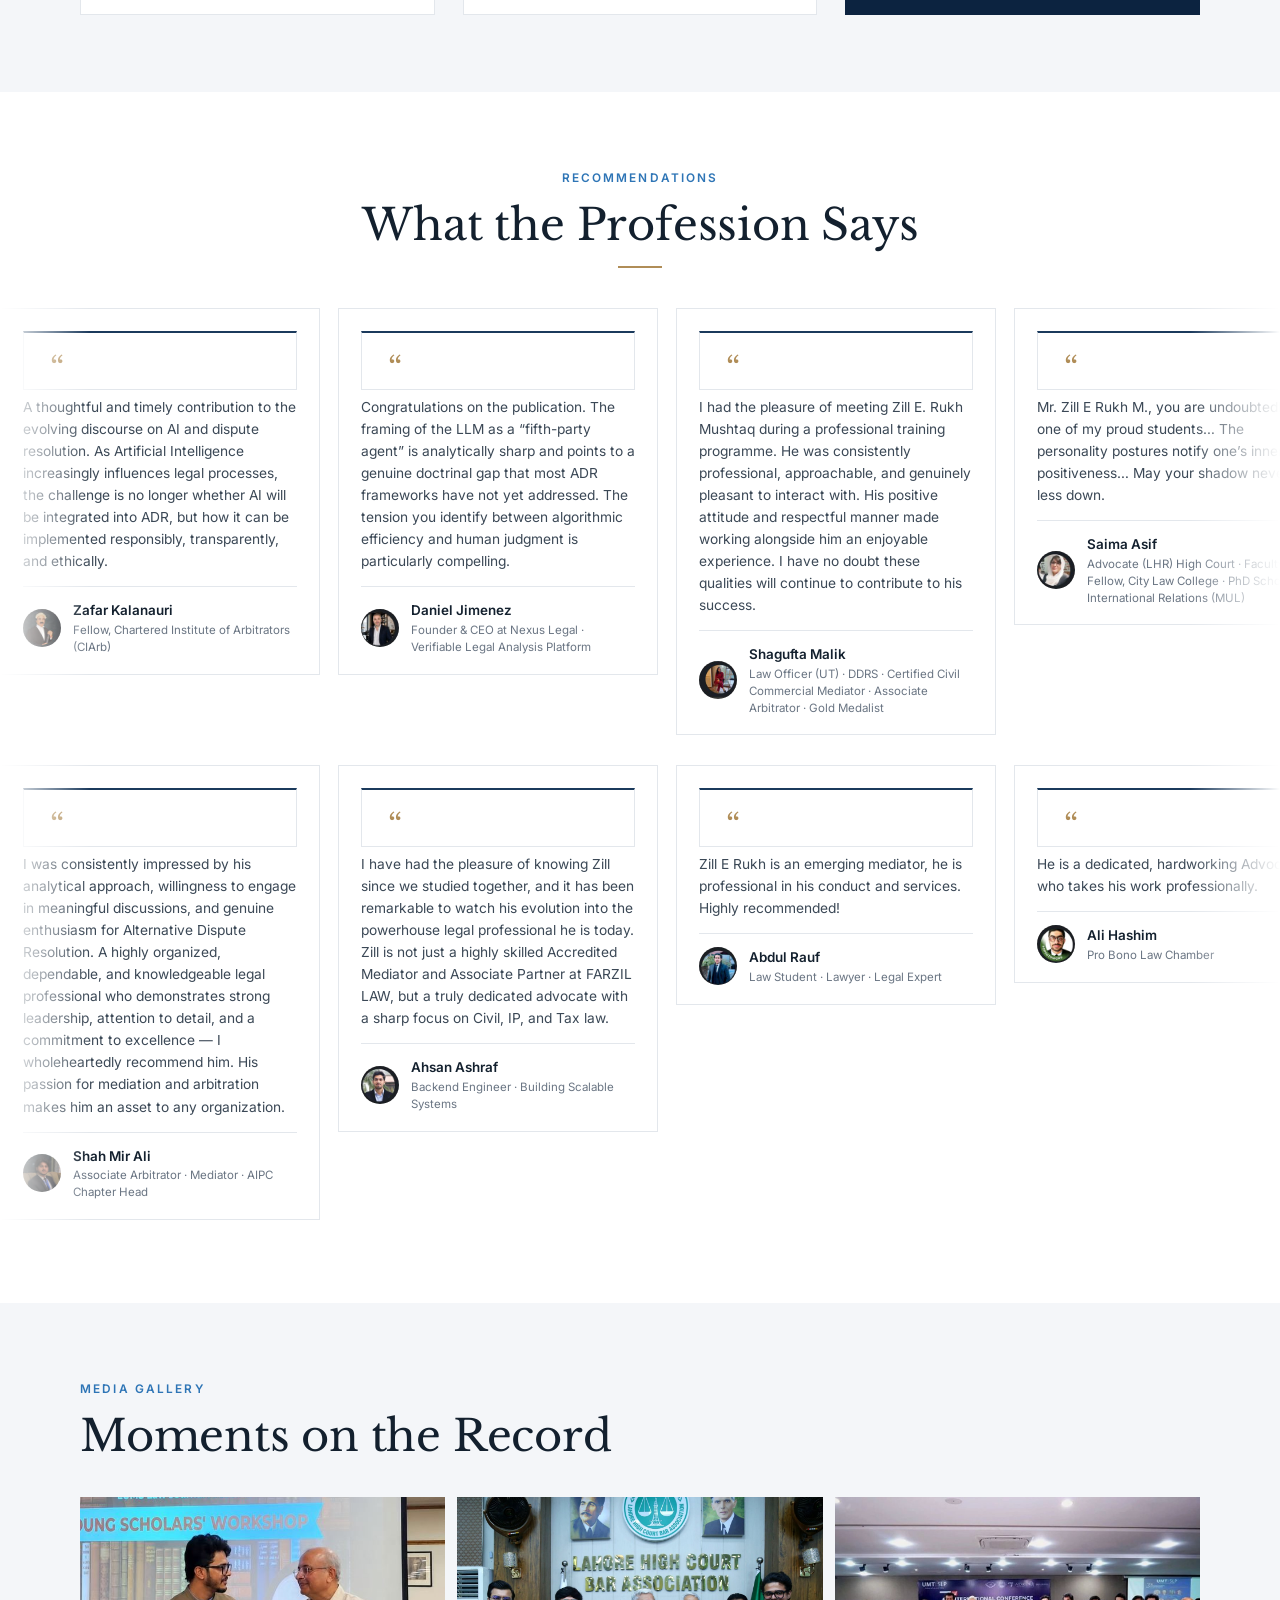
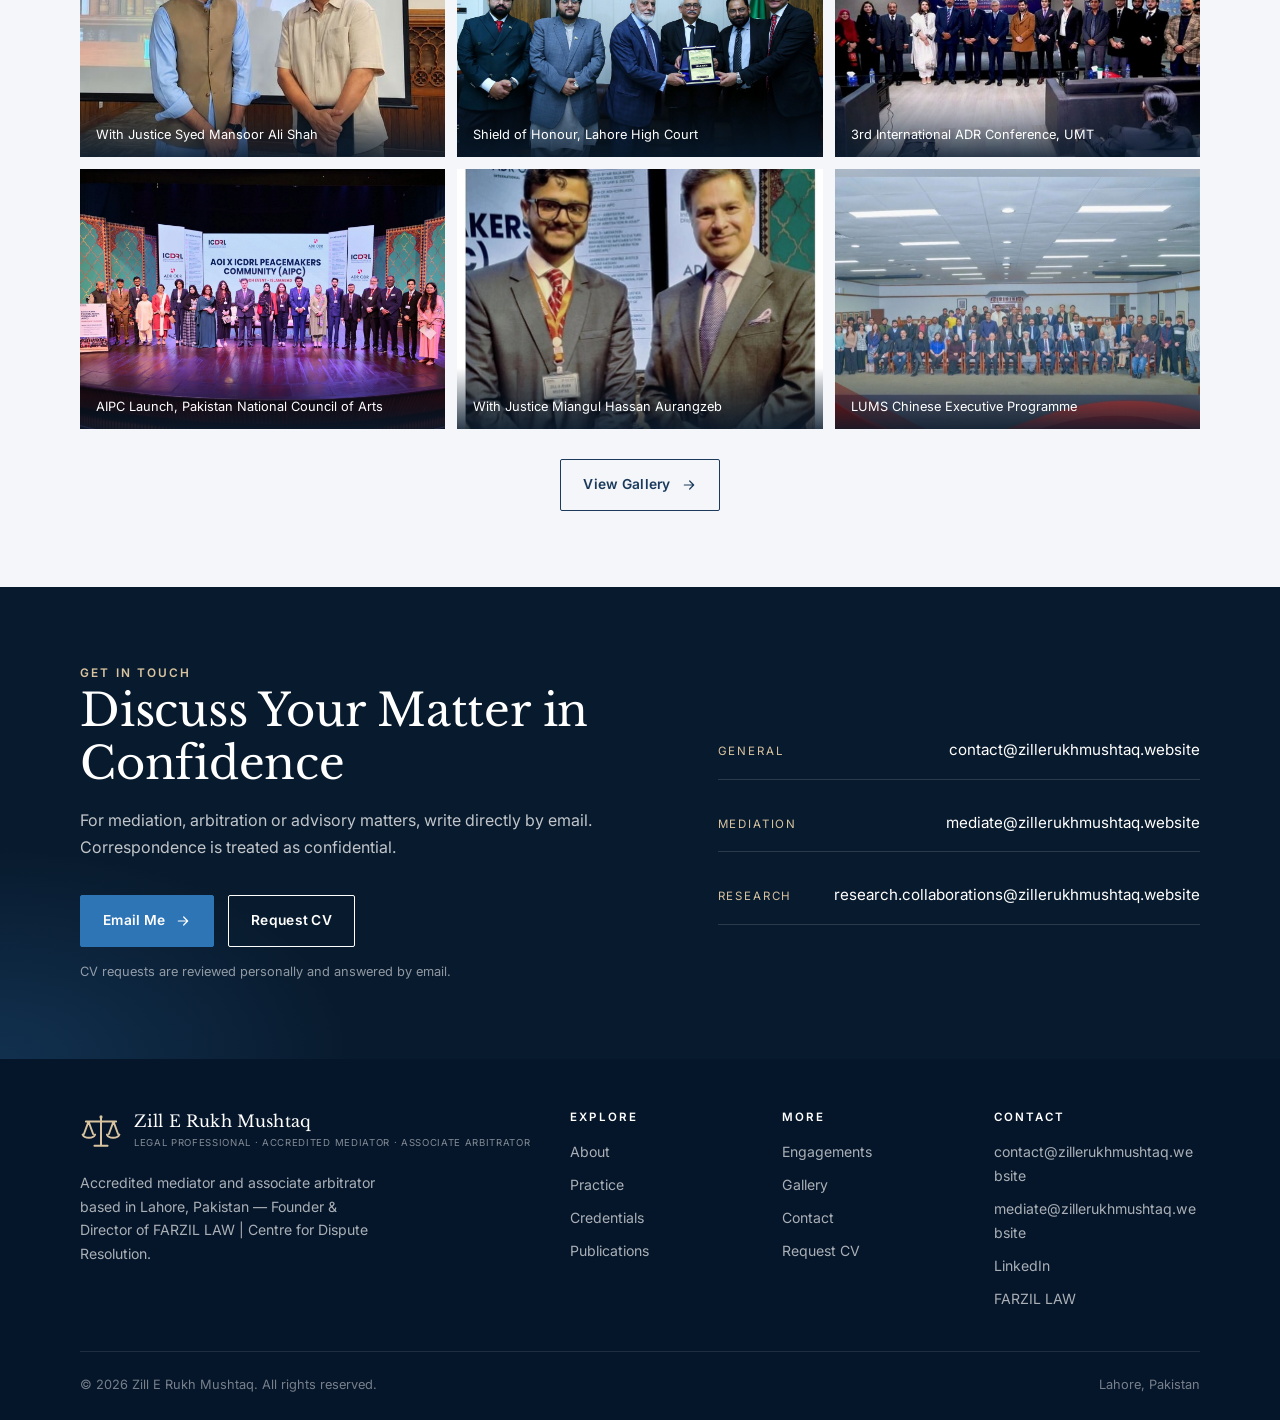
==== commit 16d722a6: "Use the official SIMI Accredited Mediator Level 1 badge Taken from SIMI's logo guide (Appendix 2); s" ====
--- a/index.html
+++ b/index.html
@@ -82,14 +82,14 @@
 
 <section class="sec">
   <div class="wrap sec-head center rv"><div class="eyebrow">Global Engagements</div><h2 class="h-sec">Trained &amp; Affiliated With</h2><div class="rule"></div><p class="lede">Accreditations, memberships and training across leading institutions in law, mediation and arbitration.</p></div>
-  <div class="marquee"><div class="mrow"><div class="logo-card"><img src="/assets/logos/logo-harvard.png" alt="Harvard Law School" loading="lazy"></div><div class="logo-card"><img src="/assets/logos/logo-imi.png" alt="International Mediation Institute" loading="lazy"></div><div class="logo-card"><img src="/assets/logos/logo-cmc.png" alt="Civil Mediation Council" loading="lazy"></div><div class="logo-card"><img src="/assets/logos/logo-adrodr.png" alt="ADR ODR International" loading="lazy"></div><div class="logo-card"><img src="/assets/logos/logo-ciarb.png" alt="Chartered Institute of Arbitrators" loading="lazy"></div><div class="logo-card"><img src="/assets/logos/logo-youngicca.png" alt="Young ICCA" loading="lazy"></div><div class="logo-card"><img src="/assets/logos/logo-icsid.png" alt="ICSID" loading="lazy"></div><div class="logo-card"><img src="/assets/logos/logo-lcia.png" alt="LCIA" loading="lazy"></div><div class="logo-card"><img src="/assets/logos/logo-ciica.png" alt="CIICA" loading="lazy"></div><div class="logo-card"><img src="/assets/logos/logo-wipo.png" alt="WIPO ADR Young" loading="lazy"></div><div class="logo-card"><img src="/assets/logos/logo-uncitral.png" alt="UNCITRAL" loading="lazy"></div><div class="logo-card"><img src="/assets/logos/logo-molaw.png" alt="Ministry of Law and Justice" loading="lazy"></div><div class="logo-card"><img src="/assets/logos/logo-lums.png" alt="LUMS" loading="lazy"></div><div class="logo-card"><img src="/assets/logos/logo-aba.png" alt="American Bar Association" loading="lazy"></div><div class="logo-card"><img src="/assets/logos/logo-asil.png" alt="American Society of International Law" loading="lazy"></div><div class="logo-card"><img src="/assets/logos/logo-tmi.png" alt="Teen Mediation International" loading="lazy"></div><div class="logo-card"><img src="/assets/logos/logo-aspire.png" alt="Aspire Leaders Program" loading="lazy"></div><div class="logo-card"><img src="/assets/logos/logo-yaf.png" alt="PYP Youth Advocacy Forum" loading="lazy"></div><div class="logo-card"><img src="/assets/logos/logo-flcdr.png" alt="FARZIL LAW — Centre for Dispute Resolution" loading="lazy"></div><div class="logo-card"><img src="/assets/logos/logo-harvard.png" alt="Harvard Law School" loading="lazy"></div><div class="logo-card"><img src="/assets/logos/logo-imi.png" alt="International Mediation Institute" loading="lazy"></div><div class="logo-card"><img src="/assets/logos/logo-cmc.png" alt="Civil Mediation Council" loading="lazy"></div><div class="logo-card"><img src="/assets/logos/logo-adrodr.png" alt="ADR ODR International" loading="lazy"></div><div class="logo-card"><img src="/assets/logos/logo-ciarb.png" alt="Chartered Institute of Arbitrators" loading="lazy"></div><div class="logo-card"><img src="/assets/logos/logo-youngicca.png" alt="Young ICCA" loading="lazy"></div><div class="logo-card"><img src="/assets/logos/logo-icsid.png" alt="ICSID" loading="lazy"></div><div class="logo-card"><img src="/assets/logos/logo-lcia.png" alt="LCIA" loading="lazy"></div><div class="logo-card"><img src="/assets/logos/logo-ciica.png" alt="CIICA" loading="lazy"></div><div class="logo-card"><img src="/assets/logos/logo-wipo.png" alt="WIPO ADR Young" loading="lazy"></div><div class="logo-card"><img src="/assets/logos/logo-uncitral.png" alt="UNCITRAL" loading="lazy"></div><div class="logo-card"><img src="/assets/logos/logo-molaw.png" alt="Ministry of Law and Justice" loading="lazy"></div><div class="logo-card"><img src="/assets/logos/logo-lums.png" alt="LUMS" loading="lazy"></div><div class="logo-card"><img src="/assets/logos/logo-aba.png" alt="American Bar Association" loading="lazy"></div><div class="logo-card"><img src="/assets/logos/logo-asil.png" alt="American Society of International Law" loading="lazy"></div><div class="logo-card"><img src="/assets/logos/logo-tmi.png" alt="Teen Mediation International" loading="lazy"></div><div class="logo-card"><img src="/assets/logos/logo-aspire.png" alt="Aspire Leaders Program" loading="lazy"></div><div class="logo-card"><img src="/assets/logos/logo-yaf.png" alt="PYP Youth Advocacy Forum" loading="lazy"></div><div class="logo-card"><img src="/assets/logos/logo-flcdr.png" alt="FARZIL LAW — Centre for Dispute Resolution" loading="lazy"></div></div></div>
-  <div class="marquee"><div class="mrow rev"><div class="logo-card"><img src="/assets/logos/logo-flcdr.png" alt="FARZIL LAW — Centre for Dispute Resolution" loading="lazy"></div><div class="logo-card"><img src="/assets/logos/logo-yaf.png" alt="PYP Youth Advocacy Forum" loading="lazy"></div><div class="logo-card"><img src="/assets/logos/logo-aspire.png" alt="Aspire Leaders Program" loading="lazy"></div><div class="logo-card"><img src="/assets/logos/logo-tmi.png" alt="Teen Mediation International" loading="lazy"></div><div class="logo-card"><img src="/assets/logos/logo-asil.png" alt="American Society of International Law" loading="lazy"></div><div class="logo-card"><img src="/assets/logos/logo-aba.png" alt="American Bar Association" loading="lazy"></div><div class="logo-card"><img src="/assets/logos/logo-lums.png" alt="LUMS" loading="lazy"></div><div class="logo-card"><img src="/assets/logos/logo-molaw.png" alt="Ministry of Law and Justice" loading="lazy"></div><div class="logo-card"><img src="/assets/logos/logo-uncitral.png" alt="UNCITRAL" loading="lazy"></div><div class="logo-card"><img src="/assets/logos/logo-wipo.png" alt="WIPO ADR Young" loading="lazy"></div><div class="logo-card"><img src="/assets/logos/logo-ciica.png" alt="CIICA" loading="lazy"></div><div class="logo-card"><img src="/assets/logos/logo-lcia.png" alt="LCIA" loading="lazy"></div><div class="logo-card"><img src="/assets/logos/logo-icsid.png" alt="ICSID" loading="lazy"></div><div class="logo-card"><img src="/assets/logos/logo-youngicca.png" alt="Young ICCA" loading="lazy"></div><div class="logo-card"><img src="/assets/logos/logo-ciarb.png" alt="Chartered Institute of Arbitrators" loading="lazy"></div><div class="logo-card"><img src="/assets/logos/logo-adrodr.png" alt="ADR ODR International" loading="lazy"></div><div class="logo-card"><img src="/assets/logos/logo-cmc.png" alt="Civil Mediation Council" loading="lazy"></div><div class="logo-card"><img src="/assets/logos/logo-imi.png" alt="International Mediation Institute" loading="lazy"></div><div class="logo-card"><img src="/assets/logos/logo-harvard.png" alt="Harvard Law School" loading="lazy"></div><div class="logo-card"><img src="/assets/logos/logo-flcdr.png" alt="FARZIL LAW — Centre for Dispute Resolution" loading="lazy"></div><div class="logo-card"><img src="/assets/logos/logo-yaf.png" alt="PYP Youth Advocacy Forum" loading="lazy"></div><div class="logo-card"><img src="/assets/logos/logo-aspire.png" alt="Aspire Leaders Program" loading="lazy"></div><div class="logo-card"><img src="/assets/logos/logo-tmi.png" alt="Teen Mediation International" loading="lazy"></div><div class="logo-card"><img src="/assets/logos/logo-asil.png" alt="American Society of International Law" loading="lazy"></div><div class="logo-card"><img src="/assets/logos/logo-aba.png" alt="American Bar Association" loading="lazy"></div><div class="logo-card"><img src="/assets/logos/logo-lums.png" alt="LUMS" loading="lazy"></div><div class="logo-card"><img src="/assets/logos/logo-molaw.png" alt="Ministry of Law and Justice" loading="lazy"></div><div class="logo-card"><img src="/assets/logos/logo-uncitral.png" alt="UNCITRAL" loading="lazy"></div><div class="logo-card"><img src="/assets/logos/logo-wipo.png" alt="WIPO ADR Young" loading="lazy"></div><div class="logo-card"><img src="/assets/logos/logo-ciica.png" alt="CIICA" loading="lazy"></div><div class="logo-card"><img src="/assets/logos/logo-lcia.png" alt="LCIA" loading="lazy"></div><div class="logo-card"><img src="/assets/logos/logo-icsid.png" alt="ICSID" loading="lazy"></div><div class="logo-card"><img src="/assets/logos/logo-youngicca.png" alt="Young ICCA" loading="lazy"></div><div class="logo-card"><img src="/assets/logos/logo-ciarb.png" alt="Chartered Institute of Arbitrators" loading="lazy"></div><div class="logo-card"><img src="/assets/logos/logo-adrodr.png" alt="ADR ODR International" loading="lazy"></div><div class="logo-card"><img src="/assets/logos/logo-cmc.png" alt="Civil Mediation Council" loading="lazy"></div><div class="logo-card"><img src="/assets/logos/logo-imi.png" alt="International Mediation Institute" loading="lazy"></div><div class="logo-card"><img src="/assets/logos/logo-harvard.png" alt="Harvard Law School" loading="lazy"></div></div></div>
+  <div class="marquee"><div class="mrow"><div class="logo-card"><img src="/assets/logos/logo-harvard.png" alt="Harvard Law School" loading="lazy"></div><div class="logo-card"><img src="/assets/logos/logo-imi.png" alt="International Mediation Institute" loading="lazy"></div><div class="logo-card"><img src="/assets/logos/logo-simi.png" alt="Singapore International Mediation Institute — Accredited Mediator Level 1" loading="lazy"></div><div class="logo-card"><img src="/assets/logos/logo-cmc.png" alt="Civil Mediation Council" loading="lazy"></div><div class="logo-card"><img src="/assets/logos/logo-adrodr.png" alt="ADR ODR International" loading="lazy"></div><div class="logo-card"><img src="/assets/logos/logo-ciarb.png" alt="Chartered Institute of Arbitrators" loading="lazy"></div><div class="logo-card"><img src="/assets/logos/logo-youngicca.png" alt="Young ICCA" loading="lazy"></div><div class="logo-card"><img src="/assets/logos/logo-icsid.png" alt="ICSID" loading="lazy"></div><div class="logo-card"><img src="/assets/logos/logo-lcia.png" alt="LCIA" loading="lazy"></div><div class="logo-card"><img src="/assets/logos/logo-ciica.png" alt="CIICA" loading="lazy"></div><div class="logo-card"><img src="/assets/logos/logo-wipo.png" alt="WIPO ADR Young" loading="lazy"></div><div class="logo-card"><img src="/assets/logos/logo-uncitral.png" alt="UNCITRAL" loading="lazy"></div><div class="logo-card"><img src="/assets/logos/logo-molaw.png" alt="Ministry of Law and Justice" loading="lazy"></div><div class="logo-card"><img src="/assets/logos/logo-lums.png" alt="LUMS" loading="lazy"></div><div class="logo-card"><img src="/assets/logos/logo-aba.png" alt="American Bar Association" loading="lazy"></div><div class="logo-card"><img src="/assets/logos/logo-asil.png" alt="American Society of International Law" loading="lazy"></div><div class="logo-card"><img src="/assets/logos/logo-tmi.png" alt="Teen Mediation International" loading="lazy"></div><div class="logo-card"><img src="/assets/logos/logo-aspire.png" alt="Aspire Leaders Program" loading="lazy"></div><div class="logo-card"><img src="/assets/logos/logo-yaf.png" alt="PYP Youth Advocacy Forum" loading="lazy"></div><div class="logo-card"><img src="/assets/logos/logo-flcdr.png" alt="FARZIL LAW — Centre for Dispute Resolution" loading="lazy"></div><div class="logo-card"><img src="/assets/logos/logo-harvard.png" alt="Harvard Law School" loading="lazy"></div><div class="logo-card"><img src="/assets/logos/logo-imi.png" alt="International Mediation Institute" loading="lazy"></div><div class="logo-card"><img src="/assets/logos/logo-simi.png" alt="Singapore International Mediation Institute — Accredited Mediator Level 1" loading="lazy"></div><div class="logo-card"><img src="/assets/logos/logo-cmc.png" alt="Civil Mediation Council" loading="lazy"></div><div class="logo-card"><img src="/assets/logos/logo-adrodr.png" alt="ADR ODR International" loading="lazy"></div><div class="logo-card"><img src="/assets/logos/logo-ciarb.png" alt="Chartered Institute of Arbitrators" loading="lazy"></div><div class="logo-card"><img src="/assets/logos/logo-youngicca.png" alt="Young ICCA" loading="lazy"></div><div class="logo-card"><img src="/assets/logos/logo-icsid.png" alt="ICSID" loading="lazy"></div><div class="logo-card"><img src="/assets/logos/logo-lcia.png" alt="LCIA" loading="lazy"></div><div class="logo-card"><img src="/assets/logos/logo-ciica.png" alt="CIICA" loading="lazy"></div><div class="logo-card"><img src="/assets/logos/logo-wipo.png" alt="WIPO ADR Young" loading="lazy"></div><div class="logo-card"><img src="/assets/logos/logo-uncitral.png" alt="UNCITRAL" loading="lazy"></div><div class="logo-card"><img src="/assets/logos/logo-molaw.png" alt="Ministry of Law and Justice" loading="lazy"></div><div class="logo-card"><img src="/assets/logos/logo-lums.png" alt="LUMS" loading="lazy"></div><div class="logo-card"><img src="/assets/logos/logo-aba.png" alt="American Bar Association" loading="lazy"></div><div class="logo-card"><img src="/assets/logos/logo-asil.png" alt="American Society of International Law" loading="lazy"></div><div class="logo-card"><img src="/assets/logos/logo-tmi.png" alt="Teen Mediation International" loading="lazy"></div><div class="logo-card"><img src="/assets/logos/logo-aspire.png" alt="Aspire Leaders Program" loading="lazy"></div><div class="logo-card"><img src="/assets/logos/logo-yaf.png" alt="PYP Youth Advocacy Forum" loading="lazy"></div><div class="logo-card"><img src="/assets/logos/logo-flcdr.png" alt="FARZIL LAW — Centre for Dispute Resolution" loading="lazy"></div></div></div>
+  <div class="marquee"><div class="mrow rev"><div class="logo-card"><img src="/assets/logos/logo-flcdr.png" alt="FARZIL LAW — Centre for Dispute Resolution" loading="lazy"></div><div class="logo-card"><img src="/assets/logos/logo-yaf.png" alt="PYP Youth Advocacy Forum" loading="lazy"></div><div class="logo-card"><img src="/assets/logos/logo-aspire.png" alt="Aspire Leaders Program" loading="lazy"></div><div class="logo-card"><img src="/assets/logos/logo-tmi.png" alt="Teen Mediation International" loading="lazy"></div><div class="logo-card"><img src="/assets/logos/logo-asil.png" alt="American Society of International Law" loading="lazy"></div><div class="logo-card"><img src="/assets/logos/logo-aba.png" alt="American Bar Association" loading="lazy"></div><div class="logo-card"><img src="/assets/logos/logo-lums.png" alt="LUMS" loading="lazy"></div><div class="logo-card"><img src="/assets/logos/logo-molaw.png" alt="Ministry of Law and Justice" loading="lazy"></div><div class="logo-card"><img src="/assets/logos/logo-uncitral.png" alt="UNCITRAL" loading="lazy"></div><div class="logo-card"><img src="/assets/logos/logo-wipo.png" alt="WIPO ADR Young" loading="lazy"></div><div class="logo-card"><img src="/assets/logos/logo-ciica.png" alt="CIICA" loading="lazy"></div><div class="logo-card"><img src="/assets/logos/logo-lcia.png" alt="LCIA" loading="lazy"></div><div class="logo-card"><img src="/assets/logos/logo-icsid.png" alt="ICSID" loading="lazy"></div><div class="logo-card"><img src="/assets/logos/logo-youngicca.png" alt="Young ICCA" loading="lazy"></div><div class="logo-card"><img src="/assets/logos/logo-ciarb.png" alt="Chartered Institute of Arbitrators" loading="lazy"></div><div class="logo-card"><img src="/assets/logos/logo-adrodr.png" alt="ADR ODR International" loading="lazy"></div><div class="logo-card"><img src="/assets/logos/logo-cmc.png" alt="Civil Mediation Council" loading="lazy"></div><div class="logo-card"><img src="/assets/logos/logo-simi.png" alt="Singapore International Mediation Institute — Accredited Mediator Level 1" loading="lazy"></div><div class="logo-card"><img src="/assets/logos/logo-imi.png" alt="International Mediation Institute" loading="lazy"></div><div class="logo-card"><img src="/assets/logos/logo-harvard.png" alt="Harvard Law School" loading="lazy"></div><div class="logo-card"><img src="/assets/logos/logo-flcdr.png" alt="FARZIL LAW — Centre for Dispute Resolution" loading="lazy"></div><div class="logo-card"><img src="/assets/logos/logo-yaf.png" alt="PYP Youth Advocacy Forum" loading="lazy"></div><div class="logo-card"><img src="/assets/logos/logo-aspire.png" alt="Aspire Leaders Program" loading="lazy"></div><div class="logo-card"><img src="/assets/logos/logo-tmi.png" alt="Teen Mediation International" loading="lazy"></div><div class="logo-card"><img src="/assets/logos/logo-asil.png" alt="American Society of International Law" loading="lazy"></div><div class="logo-card"><img src="/assets/logos/logo-aba.png" alt="American Bar Association" loading="lazy"></div><div class="logo-card"><img src="/assets/logos/logo-lums.png" alt="LUMS" loading="lazy"></div><div class="logo-card"><img src="/assets/logos/logo-molaw.png" alt="Ministry of Law and Justice" loading="lazy"></div><div class="logo-card"><img src="/assets/logos/logo-uncitral.png" alt="UNCITRAL" loading="lazy"></div><div class="logo-card"><img src="/assets/logos/logo-wipo.png" alt="WIPO ADR Young" loading="lazy"></div><div class="logo-card"><img src="/assets/logos/logo-ciica.png" alt="CIICA" loading="lazy"></div><div class="logo-card"><img src="/assets/logos/logo-lcia.png" alt="LCIA" loading="lazy"></div><div class="logo-card"><img src="/assets/logos/logo-icsid.png" alt="ICSID" loading="lazy"></div><div class="logo-card"><img src="/assets/logos/logo-youngicca.png" alt="Young ICCA" loading="lazy"></div><div class="logo-card"><img src="/assets/logos/logo-ciarb.png" alt="Chartered Institute of Arbitrators" loading="lazy"></div><div class="logo-card"><img src="/assets/logos/logo-adrodr.png" alt="ADR ODR International" loading="lazy"></div><div class="logo-card"><img src="/assets/logos/logo-cmc.png" alt="Civil Mediation Council" loading="lazy"></div><div class="logo-card"><img src="/assets/logos/logo-simi.png" alt="Singapore International Mediation Institute — Accredited Mediator Level 1" loading="lazy"></div><div class="logo-card"><img src="/assets/logos/logo-imi.png" alt="International Mediation Institute" loading="lazy"></div><div class="logo-card"><img src="/assets/logos/logo-harvard.png" alt="Harvard Law School" loading="lazy"></div></div></div>
 </section>
 
 <section class="sec mist">
   <div class="wrap">
     <div class="sec-head rv"><div class="eyebrow">Credentials</div><h2 class="h-sec">Accreditations &amp; Memberships</h2></div>
-    <div class="cgrid rv"><div class="ccard"><div class="lg"><img src="/assets/logos/logo-molaw.png" alt="" loading="lazy"></div><b>Gazette Notified Accredited Mediator</b><small>Ministry of Law and Justice, Government of Pakistan</small></div><div class="ccard"><div class="lg"><span class="txtmark">SIMI</span></div><b>Level 1 Accredited Mediator</b><small>Singapore International Mediation Institute</small></div><div class="ccard"><div class="lg"><img src="/assets/logos/logo-imi.png" alt="" loading="lazy"></div><b>Certified Civil &amp; Commercial Mediator</b><small>IMI · CMC UK · SIMI — triple accredited</small></div><div class="ccard"><div class="lg"><img src="/assets/logos/logo-adrodr.png" alt="" loading="lazy"></div><b>Associate Arbitrator</b><small>ADR ODR International Ltd, United Kingdom</small></div><div class="ccard"><div class="lg"><img src="/assets/logos/logo-ciarb.png" alt="" loading="lazy"></div><b>Member</b><small>Chartered Institute of Arbitrators, UK</small></div><div class="ccard"><div class="lg"><img src="/assets/logos/logo-cmc.png" alt="" loading="lazy"></div><b>International Working Group Member</b><small>Civil Mediation Council, UK</small></div><div class="ccard"><div class="lg"><img src="/assets/logos/logo-youngicca.png" alt="" loading="lazy"></div><b>Member</b><small>Young ICCA</small></div><div class="ccard"><div class="lg"><img src="/assets/logos/logo-icsid.png" alt="" loading="lazy"></div><b>Young ICSID Member</b><small>International Centre for Settlement of Investment Disputes</small></div><div class="ccard"><div class="lg"><img src="/assets/logos/logo-lcia.png" alt="" loading="lazy"></div><b>Young International Arbitration Group</b><small>London Court of International Arbitration</small></div><div class="ccard"><div class="lg"><img src="/assets/logos/logo-wipo.png" alt="" loading="lazy"></div><b>Member</b><small>WIPO ADR Young</small></div></div>
+    <div class="cgrid rv"><div class="ccard"><div class="lg"><img src="/assets/logos/logo-molaw.png" alt="" loading="lazy"></div><b>Gazette Notified Accredited Mediator</b><small>Ministry of Law and Justice, Government of Pakistan</small></div><div class="ccard"><div class="lg"><img src="/assets/logos/logo-simi.png" alt="" loading="lazy"></div><b>Level 1 Accredited Mediator</b><small>Singapore International Mediation Institute</small></div><div class="ccard"><div class="lg"><img src="/assets/logos/logo-imi.png" alt="" loading="lazy"></div><b>Certified Civil &amp; Commercial Mediator</b><small>IMI · CMC UK · SIMI — triple accredited</small></div><div class="ccard"><div class="lg"><img src="/assets/logos/logo-adrodr.png" alt="" loading="lazy"></div><b>Associate Arbitrator</b><small>ADR ODR International Ltd, United Kingdom</small></div><div class="ccard"><div class="lg"><img src="/assets/logos/logo-ciarb.png" alt="" loading="lazy"></div><b>Member</b><small>Chartered Institute of Arbitrators, UK</small></div><div class="ccard"><div class="lg"><img src="/assets/logos/logo-cmc.png" alt="" loading="lazy"></div><b>International Working Group Member</b><small>Civil Mediation Council, UK</small></div><div class="ccard"><div class="lg"><img src="/assets/logos/logo-youngicca.png" alt="" loading="lazy"></div><b>Member</b><small>Young ICCA</small></div><div class="ccard"><div class="lg"><img src="/assets/logos/logo-icsid.png" alt="" loading="lazy"></div><b>Young ICSID Member</b><small>International Centre for Settlement of Investment Disputes</small></div><div class="ccard"><div class="lg"><img src="/assets/logos/logo-lcia.png" alt="" loading="lazy"></div><b>Young International Arbitration Group</b><small>London Court of International Arbitration</small></div><div class="ccard"><div class="lg"><img src="/assets/logos/logo-wipo.png" alt="" loading="lazy"></div><b>Member</b><small>WIPO ADR Young</small></div></div>
     <div class="sec-foot"><a class="btn btn-navy" href="/credentials/">All Credentials <svg viewBox="0 0 24 24" fill="none" stroke="currentColor" stroke-width="1.8" stroke-linecap="round" stroke-linejoin="round" aria-hidden="true"><path d="M5 12h14M13 6l6 6-6 6"/></svg></a></div>
   </div>
 </section>
--- a/assets/site.css
+++ b/assets/site.css
@@ -506,3 +506,11 @@
 .ggrid figure.tall img,.gprev figure.tall img{object-position:center 4%}
 .gprev img{object-position:center 35%}
 @media(max-width:640px){.ggrid figure{aspect-ratio:1/1}}
+
+/* faint legal illustrations inside the practice tiles */
+.tile::after{content:"";position:absolute;z-index:-1;right:-28px;bottom:-30px;width:250px;height:250px;opacity:.15;background:no-repeat center/contain;pointer-events:none;transition:opacity .4s,transform .6s}
+.tile:nth-child(1)::after{background-image:url(/assets/art/scales.svg)}
+.tile:nth-child(2)::after{background-image:url(/assets/art/gavel.svg)}
+.tile:nth-child(3)::after{background-image:url(/assets/art/book.svg)}
+.tile:hover::after{opacity:.2;transform:scale(1.03)}
+@media(max-width:640px){.tile::after{width:190px;height:190px;right:-20px;bottom:-24px;opacity:.12}}
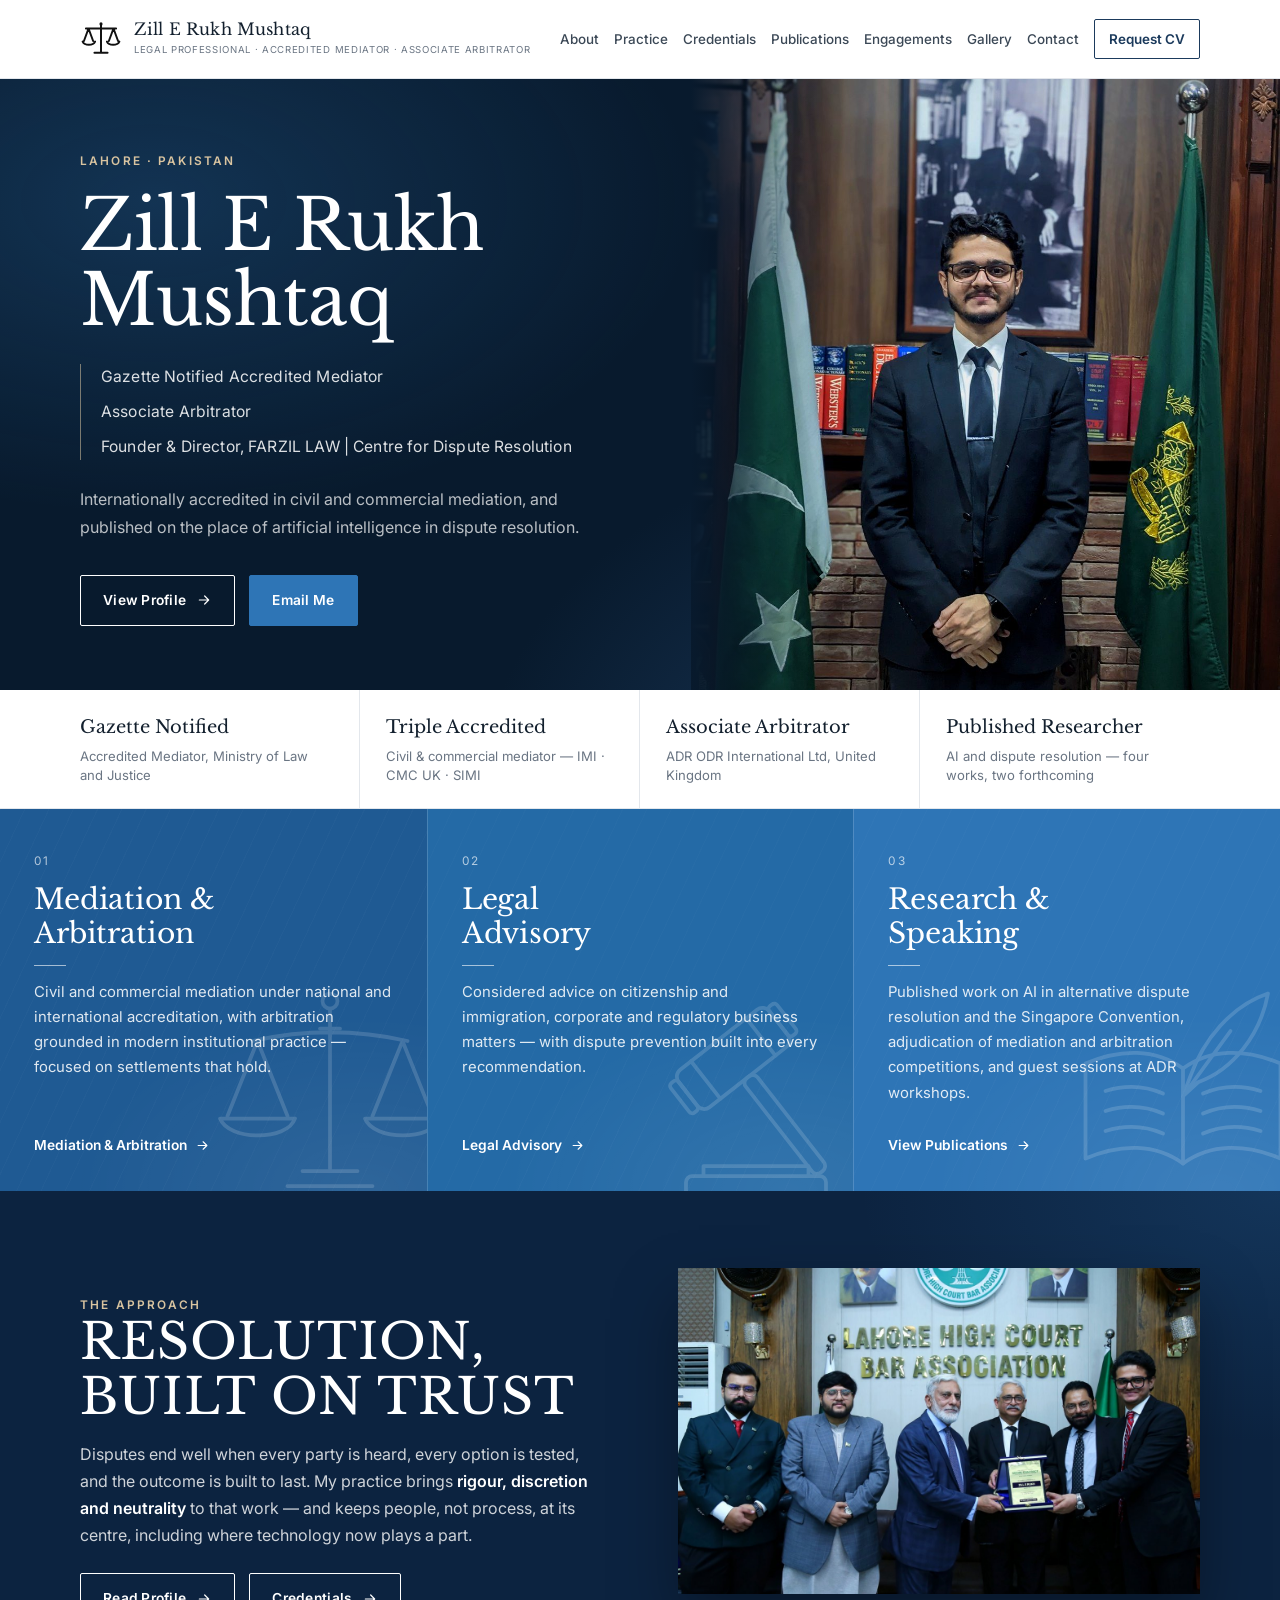
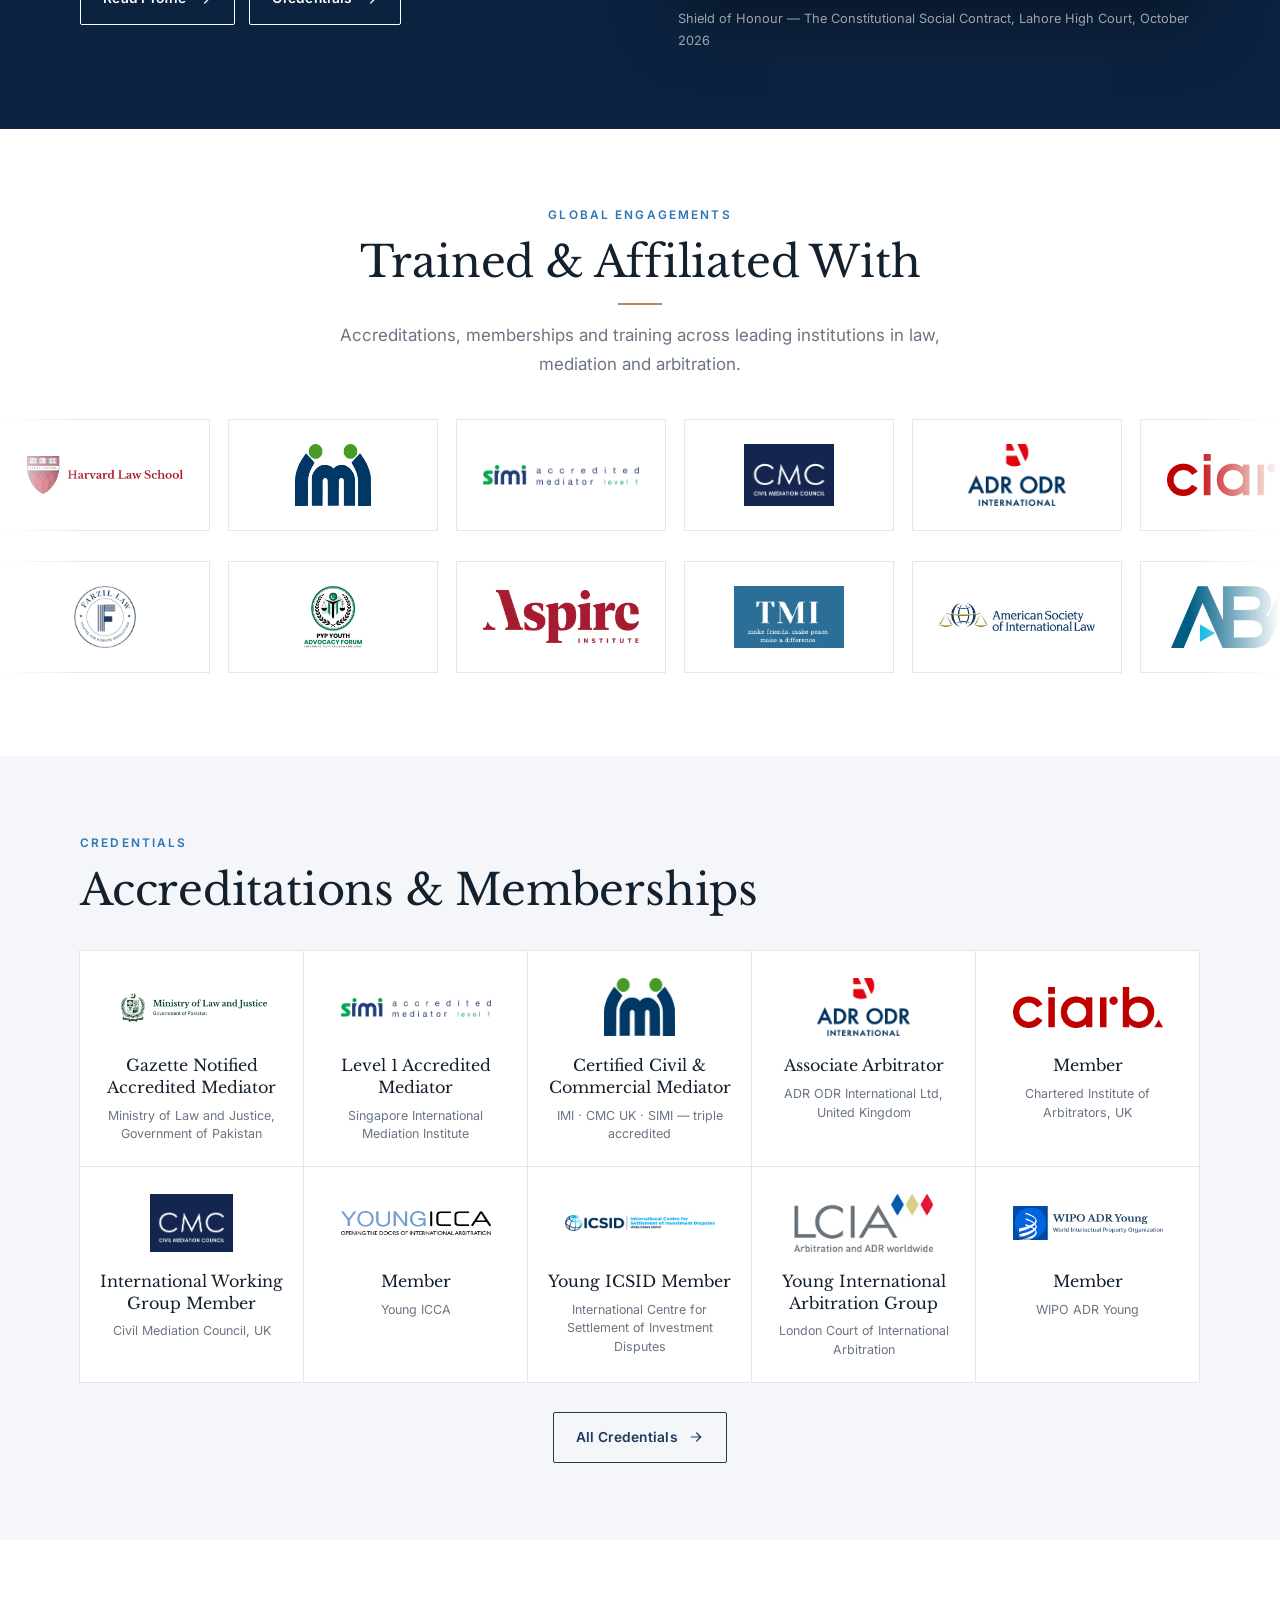
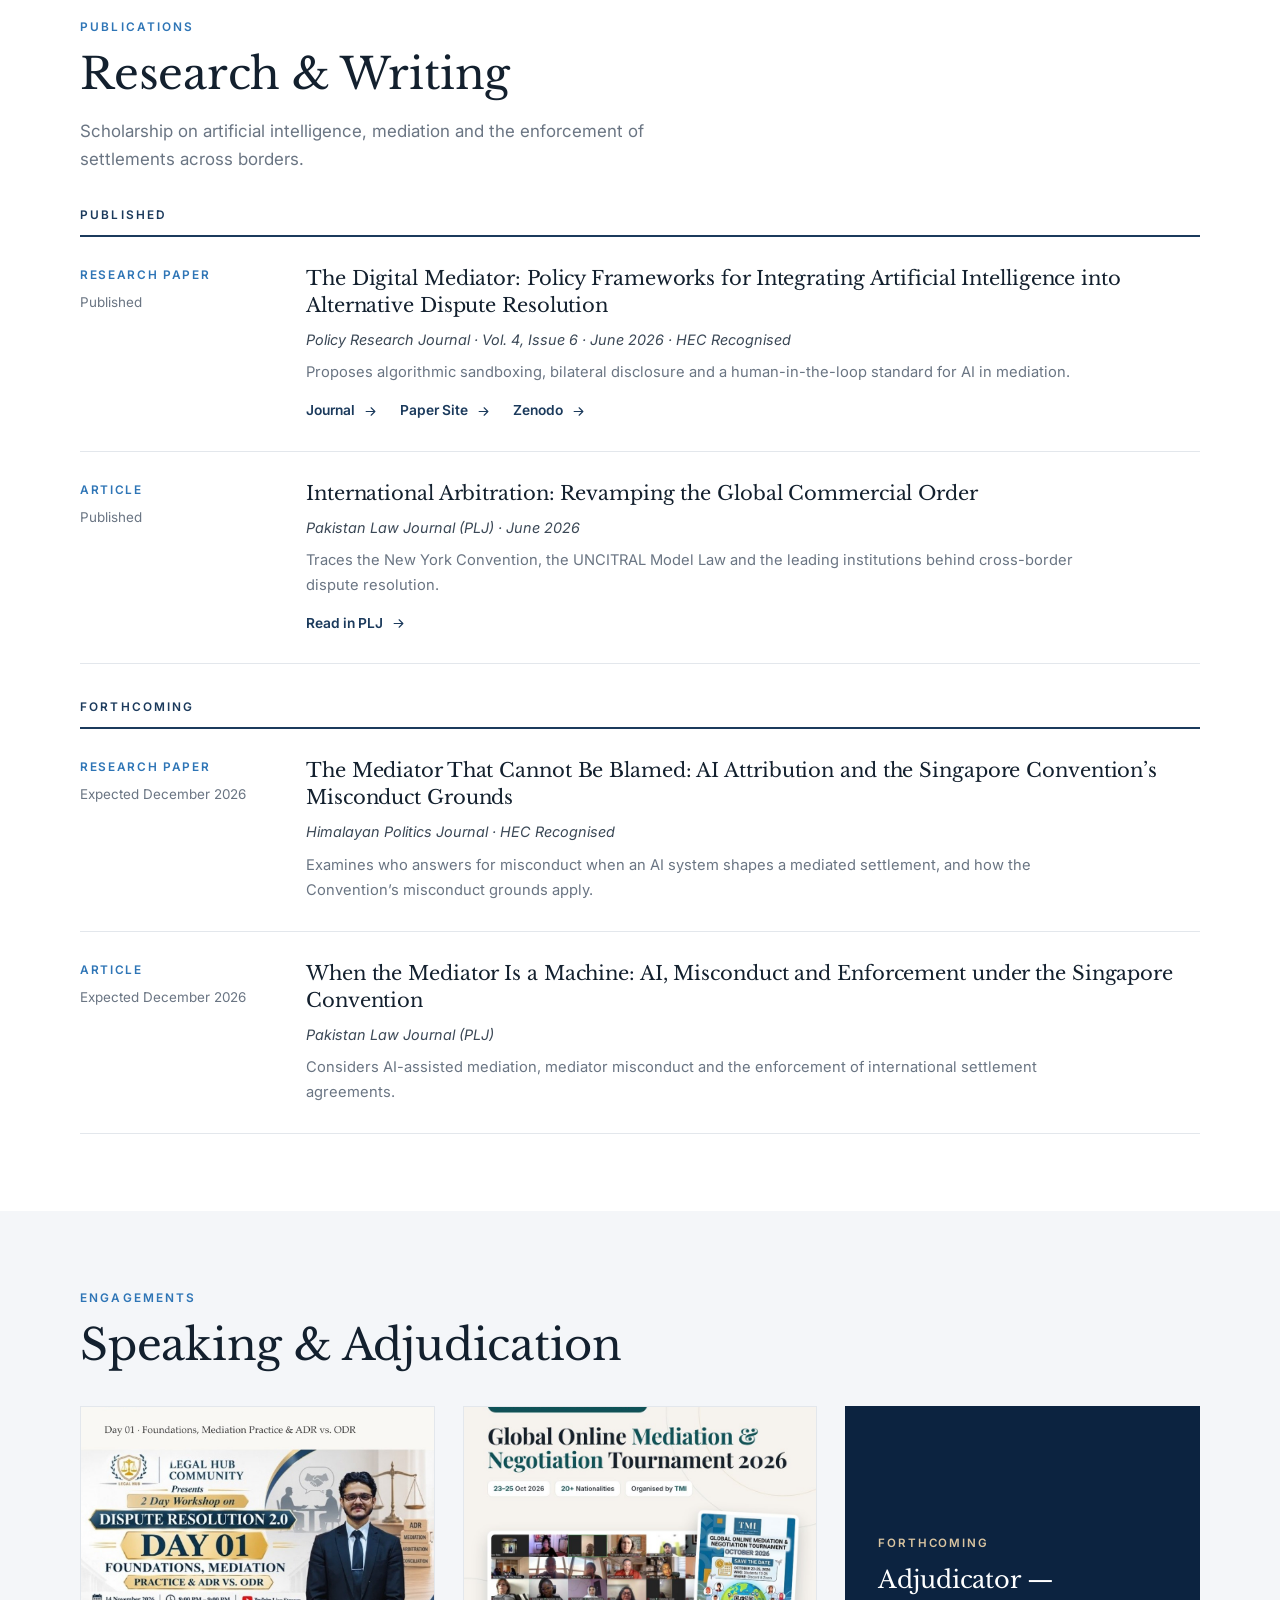
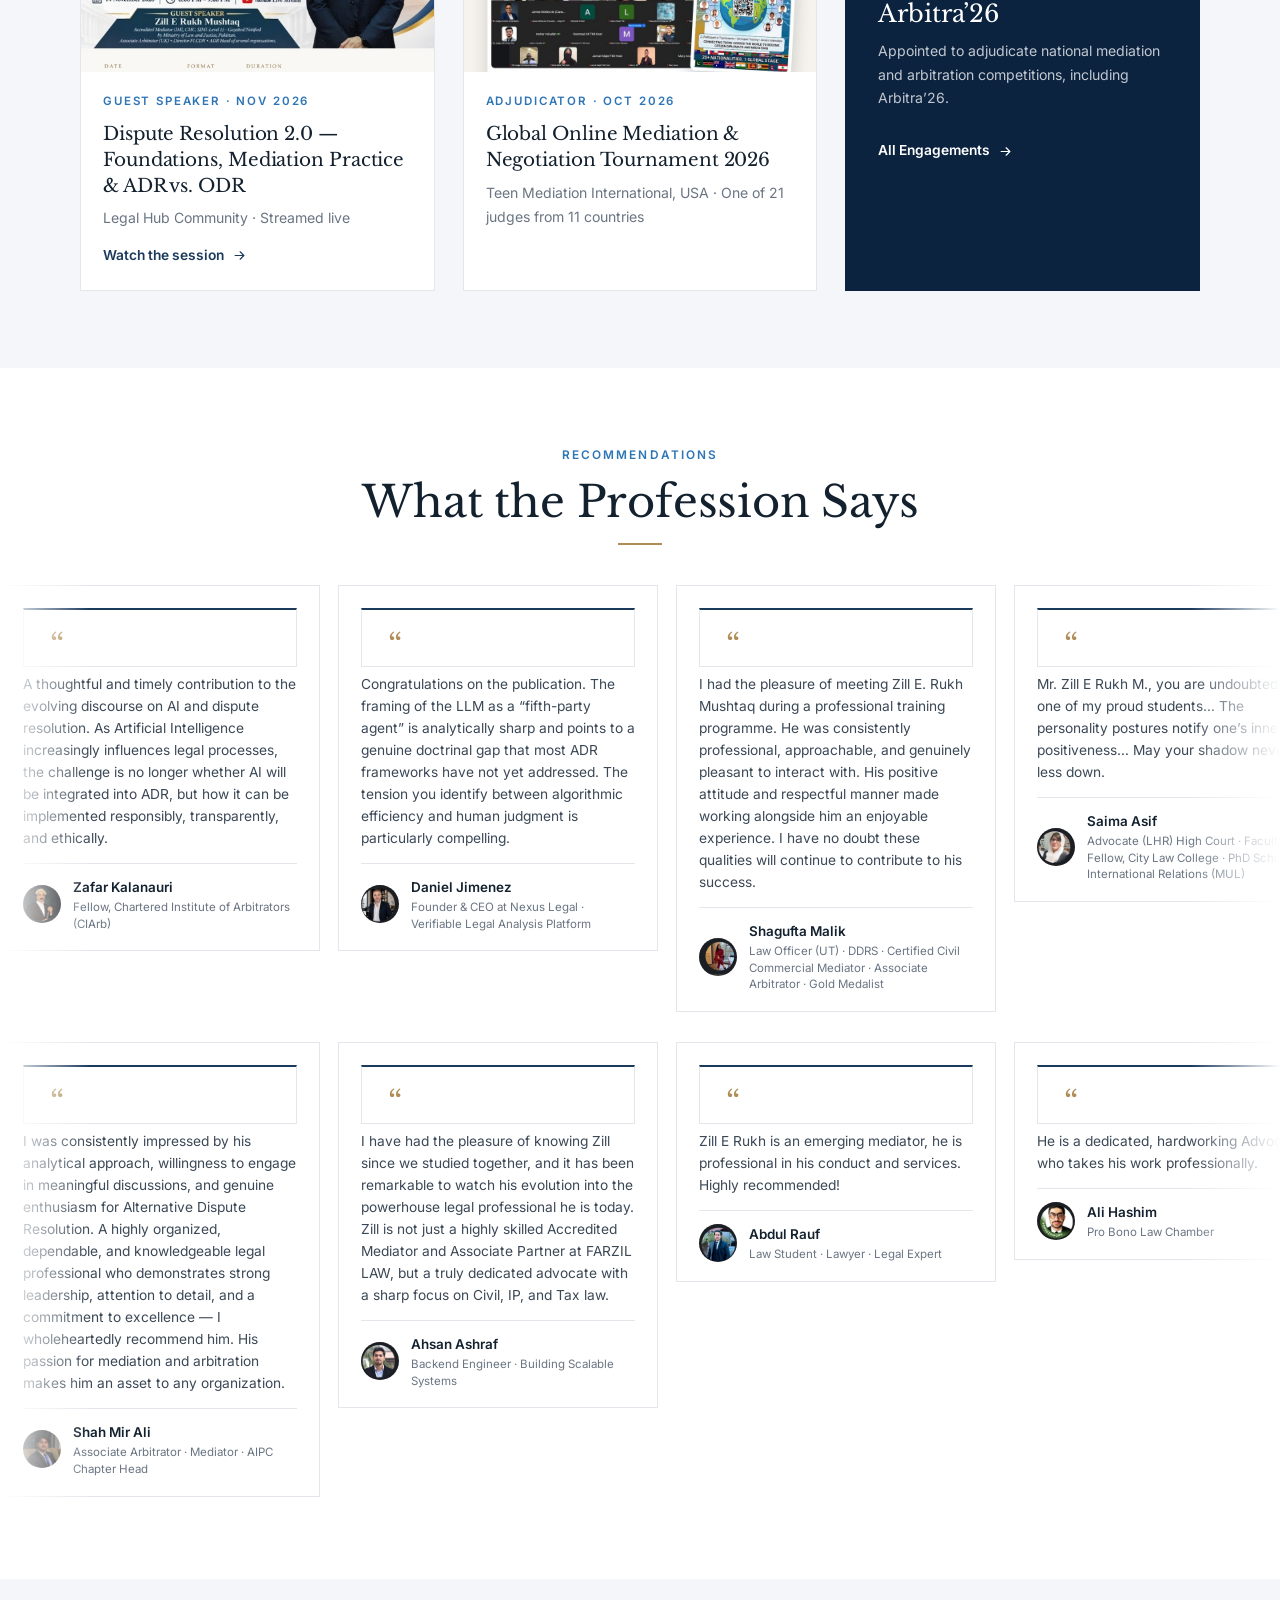
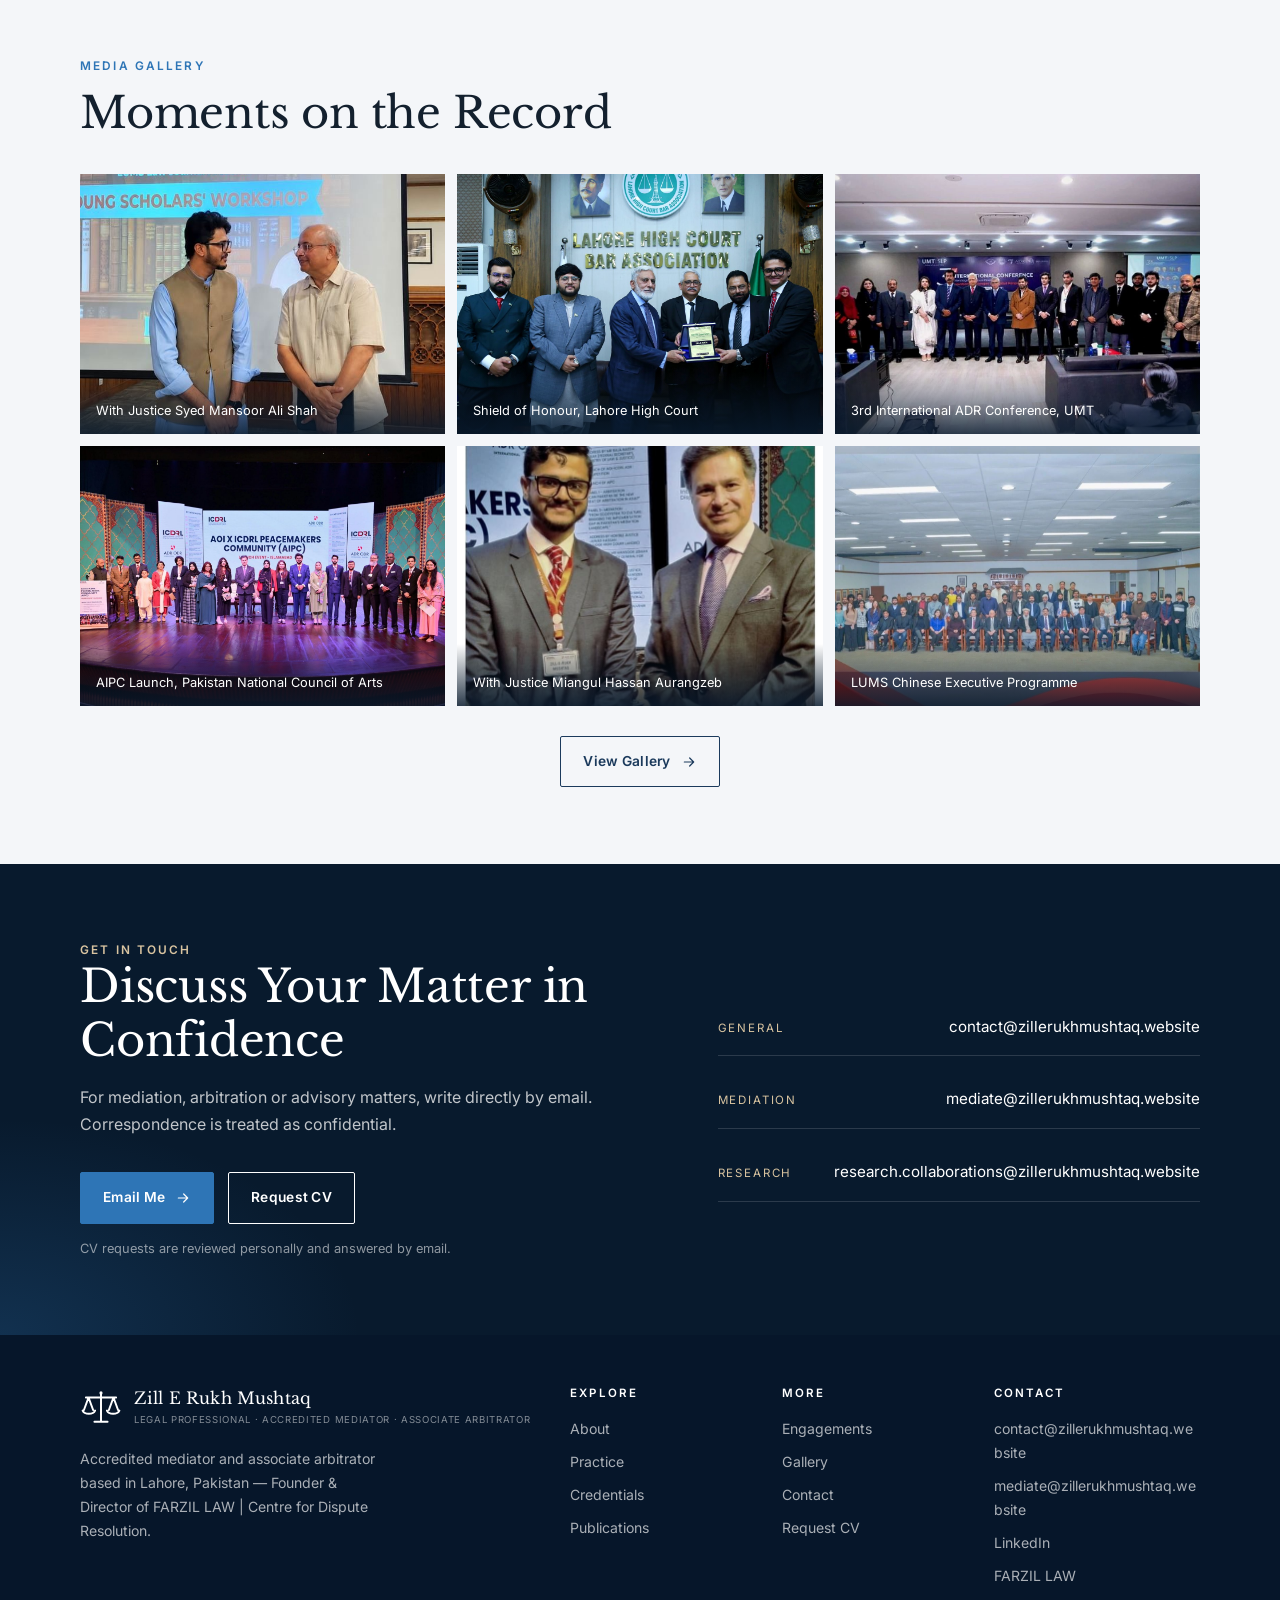
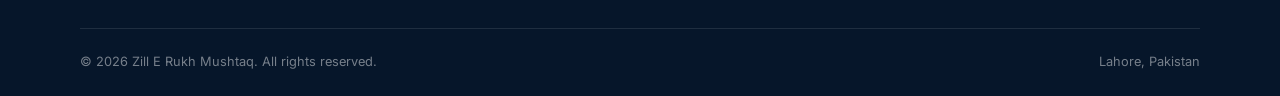
==== commit cd13aff2: "Formal publications list, separate practice sections, conference cards, black logo - Publications: g" ====
--- a/index.html
+++ b/index.html
@@ -63,8 +63,8 @@
 </div>
 
 <section class="tiles" aria-label="Areas of practice">
-  <article class="tile"><span class="n">01</span><h3>Mediation &amp;<br>Arbitration</h3><div class="rule"></div><p>Civil and commercial mediation under national and international accreditation, with arbitration grounded in modern institutional practice — focused on settlements that hold.</p><a class="link-arrow" href="/practice/">Explore Practice <svg viewBox="0 0 24 24" fill="none" stroke="currentColor" stroke-width="1.8" stroke-linecap="round" stroke-linejoin="round" aria-hidden="true"><path d="M5 12h14M13 6l6 6-6 6"/></svg></a></article>
-  <article class="tile"><span class="n">02</span><h3>Legal<br>Advisory</h3><div class="rule"></div><p>Considered advice on citizenship and immigration, corporate and regulatory business matters — with dispute prevention built into every recommendation.</p><a class="link-arrow" href="/practice/">Explore Practice <svg viewBox="0 0 24 24" fill="none" stroke="currentColor" stroke-width="1.8" stroke-linecap="round" stroke-linejoin="round" aria-hidden="true"><path d="M5 12h14M13 6l6 6-6 6"/></svg></a></article>
+  <article class="tile"><span class="n">01</span><h3>Mediation &amp;<br>Arbitration</h3><div class="rule"></div><p>Civil and commercial mediation under national and international accreditation, with arbitration grounded in modern institutional practice — focused on settlements that hold.</p><a class="link-arrow" href="/practice/#mediation">Mediation &amp; Arbitration <svg viewBox="0 0 24 24" fill="none" stroke="currentColor" stroke-width="1.8" stroke-linecap="round" stroke-linejoin="round" aria-hidden="true"><path d="M5 12h14M13 6l6 6-6 6"/></svg></a></article>
+  <article class="tile"><span class="n">02</span><h3>Legal<br>Advisory</h3><div class="rule"></div><p>Considered advice on citizenship and immigration, corporate and regulatory business matters — with dispute prevention built into every recommendation.</p><a class="link-arrow" href="/practice/#advisory">Legal Advisory <svg viewBox="0 0 24 24" fill="none" stroke="currentColor" stroke-width="1.8" stroke-linecap="round" stroke-linejoin="round" aria-hidden="true"><path d="M5 12h14M13 6l6 6-6 6"/></svg></a></article>
   <article class="tile"><span class="n">03</span><h3>Research &amp;<br>Speaking</h3><div class="rule"></div><p>Published work on AI in alternative dispute resolution and the Singapore Convention, adjudication of mediation and arbitration competitions, and guest sessions at ADR workshops.</p><a class="link-arrow" href="/publications/">View Publications <svg viewBox="0 0 24 24" fill="none" stroke="currentColor" stroke-width="1.8" stroke-linecap="round" stroke-linejoin="round" aria-hidden="true"><path d="M5 12h14M13 6l6 6-6 6"/></svg></a></article>
 </section>
 
@@ -97,7 +97,7 @@
 <section class="sec">
   <div class="wrap">
     <div class="sec-head rv"><div class="eyebrow">Publications</div><h2 class="h-sec">Research &amp; Writing</h2><p class="lede">Scholarship on artificial intelligence, mediation and the enforcement of settlements across borders.</p></div>
-    <div class="pgrid"><article class="pcard rv"><div class="ptag"><span>Research Paper</span><span class="st">Published</span></div><h3>The Digital Mediator: Policy Frameworks for Integrating Artificial Intelligence into Alternative Dispute Resolution</h3><div class="pmeta">Policy Research Journal · Vol. 4, Issue 6 · June 2026 · HEC Recognised</div><p>Proposes algorithmic sandboxing, bilateral disclosure and a human-in-the-loop standard for AI in mediation.</p><div class="plinks"><a class="link-arrow" href="https://policyrj.com/1/article/view/2099" target="_blank" rel="noopener">Journal <svg viewBox="0 0 24 24" fill="none" stroke="currentColor" stroke-width="1.8" stroke-linecap="round" stroke-linejoin="round" aria-hidden="true"><path d="M5 12h14M13 6l6 6-6 6"/></svg></a><a class="link-arrow" href="https://digital-mediator.vercel.app/" target="_blank" rel="noopener">Paper Site <svg viewBox="0 0 24 24" fill="none" stroke="currentColor" stroke-width="1.8" stroke-linecap="round" stroke-linejoin="round" aria-hidden="true"><path d="M5 12h14M13 6l6 6-6 6"/></svg></a><a class="link-arrow" href="https://zenodo.org/records/20701535" target="_blank" rel="noopener">Zenodo <svg viewBox="0 0 24 24" fill="none" stroke="currentColor" stroke-width="1.8" stroke-linecap="round" stroke-linejoin="round" aria-hidden="true"><path d="M5 12h14M13 6l6 6-6 6"/></svg></a></div></article><article class="pcard rv"><div class="ptag"><span>Article</span><span class="st">Published</span></div><h3>International Arbitration: Revamping the Global Commercial Order</h3><div class="pmeta">Pakistan Law Journal (PLJ) · June 2026</div><p>Traces the New York Convention, the UNCITRAL Model Law and the leading institutions behind cross-border dispute resolution.</p><div class="plinks"><a class="link-arrow" href="https://www.pljlawsite.com/html/2026art7.htm" target="_blank" rel="noopener">Read in PLJ <svg viewBox="0 0 24 24" fill="none" stroke="currentColor" stroke-width="1.8" stroke-linecap="round" stroke-linejoin="round" aria-hidden="true"><path d="M5 12h14M13 6l6 6-6 6"/></svg></a></div></article><article class="pcard rv"><div class="ptag"><span>Research Paper</span><span class="st">Expected Dec 2026</span></div><h3>The Mediator That Cannot Be Blamed: AI Attribution and the Singapore Convention&rsquo;s Misconduct Grounds</h3><div class="pmeta">Himalayan Politics Journal · HEC Recognised</div><p>Examines who answers for misconduct when an AI system shapes a mediated settlement, and how the Convention&rsquo;s misconduct grounds apply.</p></article><article class="pcard rv"><div class="ptag"><span>Article</span><span class="st">Expected Dec 2026</span></div><h3>When the Mediator Is a Machine: AI, Misconduct and Enforcement under the Singapore Convention</h3><div class="pmeta">Pakistan Law Journal (PLJ)</div><p>Considers AI-assisted mediation, mediator misconduct and the enforcement of international settlement agreements.</p></article></div>
+    <div class="publist"><h3 class="pub-group rv">Published</h3><article class="pub rv"><div class="pub-side"><span class="pub-type">Research Paper</span><span class="pub-status">Published</span></div><div class="pub-main"><h3>The Digital Mediator: Policy Frameworks for Integrating Artificial Intelligence into Alternative Dispute Resolution</h3><div class="pub-meta">Policy Research Journal · Vol. 4, Issue 6 · June 2026 · HEC Recognised</div><p>Proposes algorithmic sandboxing, bilateral disclosure and a human-in-the-loop standard for AI in mediation.</p><div class="pub-links"><a class="link-arrow" href="https://policyrj.com/1/article/view/2099" target="_blank" rel="noopener">Journal <svg viewBox="0 0 24 24" fill="none" stroke="currentColor" stroke-width="1.8" stroke-linecap="round" stroke-linejoin="round" aria-hidden="true"><path d="M5 12h14M13 6l6 6-6 6"/></svg></a><a class="link-arrow" href="https://digital-mediator.vercel.app/" target="_blank" rel="noopener">Paper Site <svg viewBox="0 0 24 24" fill="none" stroke="currentColor" stroke-width="1.8" stroke-linecap="round" stroke-linejoin="round" aria-hidden="true"><path d="M5 12h14M13 6l6 6-6 6"/></svg></a><a class="link-arrow" href="https://zenodo.org/records/20701535" target="_blank" rel="noopener">Zenodo <svg viewBox="0 0 24 24" fill="none" stroke="currentColor" stroke-width="1.8" stroke-linecap="round" stroke-linejoin="round" aria-hidden="true"><path d="M5 12h14M13 6l6 6-6 6"/></svg></a></div></div></article><article class="pub rv"><div class="pub-side"><span class="pub-type">Article</span><span class="pub-status">Published</span></div><div class="pub-main"><h3>International Arbitration: Revamping the Global Commercial Order</h3><div class="pub-meta">Pakistan Law Journal (PLJ) · June 2026</div><p>Traces the New York Convention, the UNCITRAL Model Law and the leading institutions behind cross-border dispute resolution.</p><div class="pub-links"><a class="link-arrow" href="https://www.pljlawsite.com/html/2026art7.htm" target="_blank" rel="noopener">Read in PLJ <svg viewBox="0 0 24 24" fill="none" stroke="currentColor" stroke-width="1.8" stroke-linecap="round" stroke-linejoin="round" aria-hidden="true"><path d="M5 12h14M13 6l6 6-6 6"/></svg></a></div></div></article><h3 class="pub-group rv">Forthcoming</h3><article class="pub rv"><div class="pub-side"><span class="pub-type">Research Paper</span><span class="pub-status">Expected December 2026</span></div><div class="pub-main"><h3>The Mediator That Cannot Be Blamed: AI Attribution and the Singapore Convention&rsquo;s Misconduct Grounds</h3><div class="pub-meta">Himalayan Politics Journal · HEC Recognised</div><p>Examines who answers for misconduct when an AI system shapes a mediated settlement, and how the Convention&rsquo;s misconduct grounds apply.</p></div></article><article class="pub rv"><div class="pub-side"><span class="pub-type">Article</span><span class="pub-status">Expected December 2026</span></div><div class="pub-main"><h3>When the Mediator Is a Machine: AI, Misconduct and Enforcement under the Singapore Convention</h3><div class="pub-meta">Pakistan Law Journal (PLJ)</div><p>Considers AI-assisted mediation, mediator misconduct and the enforcement of international settlement agreements.</p></div></article></div>
   </div>
 </section>
 
--- a/assets/site.css
+++ b/assets/site.css
@@ -514,3 +514,47 @@
 .tile:nth-child(3)::after{background-image:url(/assets/art/book.svg)}
 .tile:hover::after{opacity:.2;transform:scale(1.03)}
 @media(max-width:640px){.tile::after{width:190px;height:190px;right:-20px;bottom:-24px;opacity:.12}}
+
+/* ---------- logo in black ---------- */
+.mark{color:#111}
+.site-footer .mark{color:#fff}
+
+/* ---------- publications: formal list, no gold ---------- */
+.pub-group{font-family:var(--sans);font-size:.74rem;font-weight:600;letter-spacing:.18em;text-transform:uppercase;color:var(--navy);margin:36px 0 0;padding-bottom:12px;border-bottom:2px solid var(--navy)}
+.pub-group:first-child{margin-top:0}
+.pub{display:grid;grid-template-columns:190px 1fr;gap:36px;padding:28px 0;border-bottom:1px solid var(--line)}
+.pub-type{display:block;font-size:.74rem;font-weight:600;letter-spacing:.14em;text-transform:uppercase;color:var(--blue)}
+.pub-status{display:block;font-size:.84rem;color:var(--muted);margin-top:6px}
+.pub h3{font-size:1.22rem;line-height:1.42;color:var(--ink)}
+.pub-meta{font-size:.9rem;color:var(--body);margin-top:8px;font-style:italic}
+.pub p{font-size:.92rem;color:var(--muted);margin-top:8px;max-width:780px}
+.pub-links{display:flex;flex-wrap:wrap;gap:22px;margin-top:14px}
+.pub-links a{color:var(--navy)}
+@media(max-width:700px){.pub{grid-template-columns:1fr;gap:10px;padding:22px 0}.pub-side{display:flex;gap:12px;align-items:baseline}.pub-status{margin-top:0}.pub h3{font-size:1.08rem}}
+
+/* ---------- conferences & delegations: rounded cards ---------- */
+.caps{display:grid;grid-template-columns:repeat(3,1fr);gap:18px}
+.cap{background:#fff;border:1px solid var(--line);border-radius:18px;padding:22px 22px 20px;transition:transform .3s,box-shadow .3s,border-color .3s}
+.sec.mist .cap{background:#fff}
+.sec:not(.mist) .cap{background:var(--mist);border-color:transparent}
+.cap:hover{transform:translateY(-3px);box-shadow:var(--shadow);border-color:var(--line-2)}
+.cap-date{display:inline-block;font-size:.72rem;font-weight:600;letter-spacing:.08em;text-transform:uppercase;color:#fff;background:var(--navy);border-radius:999px;padding:5px 12px}
+.cap h4{font-family:var(--serif);font-weight:400;font-size:1.02rem;line-height:1.45;color:var(--ink);margin:14px 0 6px}
+.cap h4 i{font-style:italic}
+.cap p{font-size:.86rem;color:var(--body)}
+.cap small{display:block;font-size:.78rem;color:var(--muted);margin-top:8px;line-height:1.5;display:-webkit-box;-webkit-line-clamp:2;-webkit-box-orient:vertical;overflow:hidden}
+@media(max-width:1000px){.caps{grid-template-columns:1fr 1fr}}
+@media(max-width:620px){.caps{grid-template-columns:1fr;gap:12px}.cap{padding:18px}}
+
+/* ---------- credentials grid: centre a lone last card ---------- */
+.cgrid{display:flex;flex-wrap:wrap;justify-content:center;gap:0;background:none;border:0}
+.cgrid .ccard{flex:0 0 calc(20% + 1px);margin:0 0 -1px -1px;border:1px solid var(--line)}
+@media(max-width:1000px){.cgrid .ccard{flex-basis:calc(33.333% + 1px)}}
+@media(max-width:620px){.cgrid .ccard{flex-basis:calc(50% + 1px)}}
+
+/* anchors land below the sticky header */
+section[id]{scroll-margin-top:84px}
+.caps{display:flex;flex-wrap:wrap;justify-content:center}
+.caps .cap{flex:0 0 calc((100% - 36px)/3)}
+@media(max-width:1000px){.caps .cap{flex-basis:calc((100% - 18px)/2)}}
+@media(max-width:620px){.caps .cap{flex-basis:100%}}
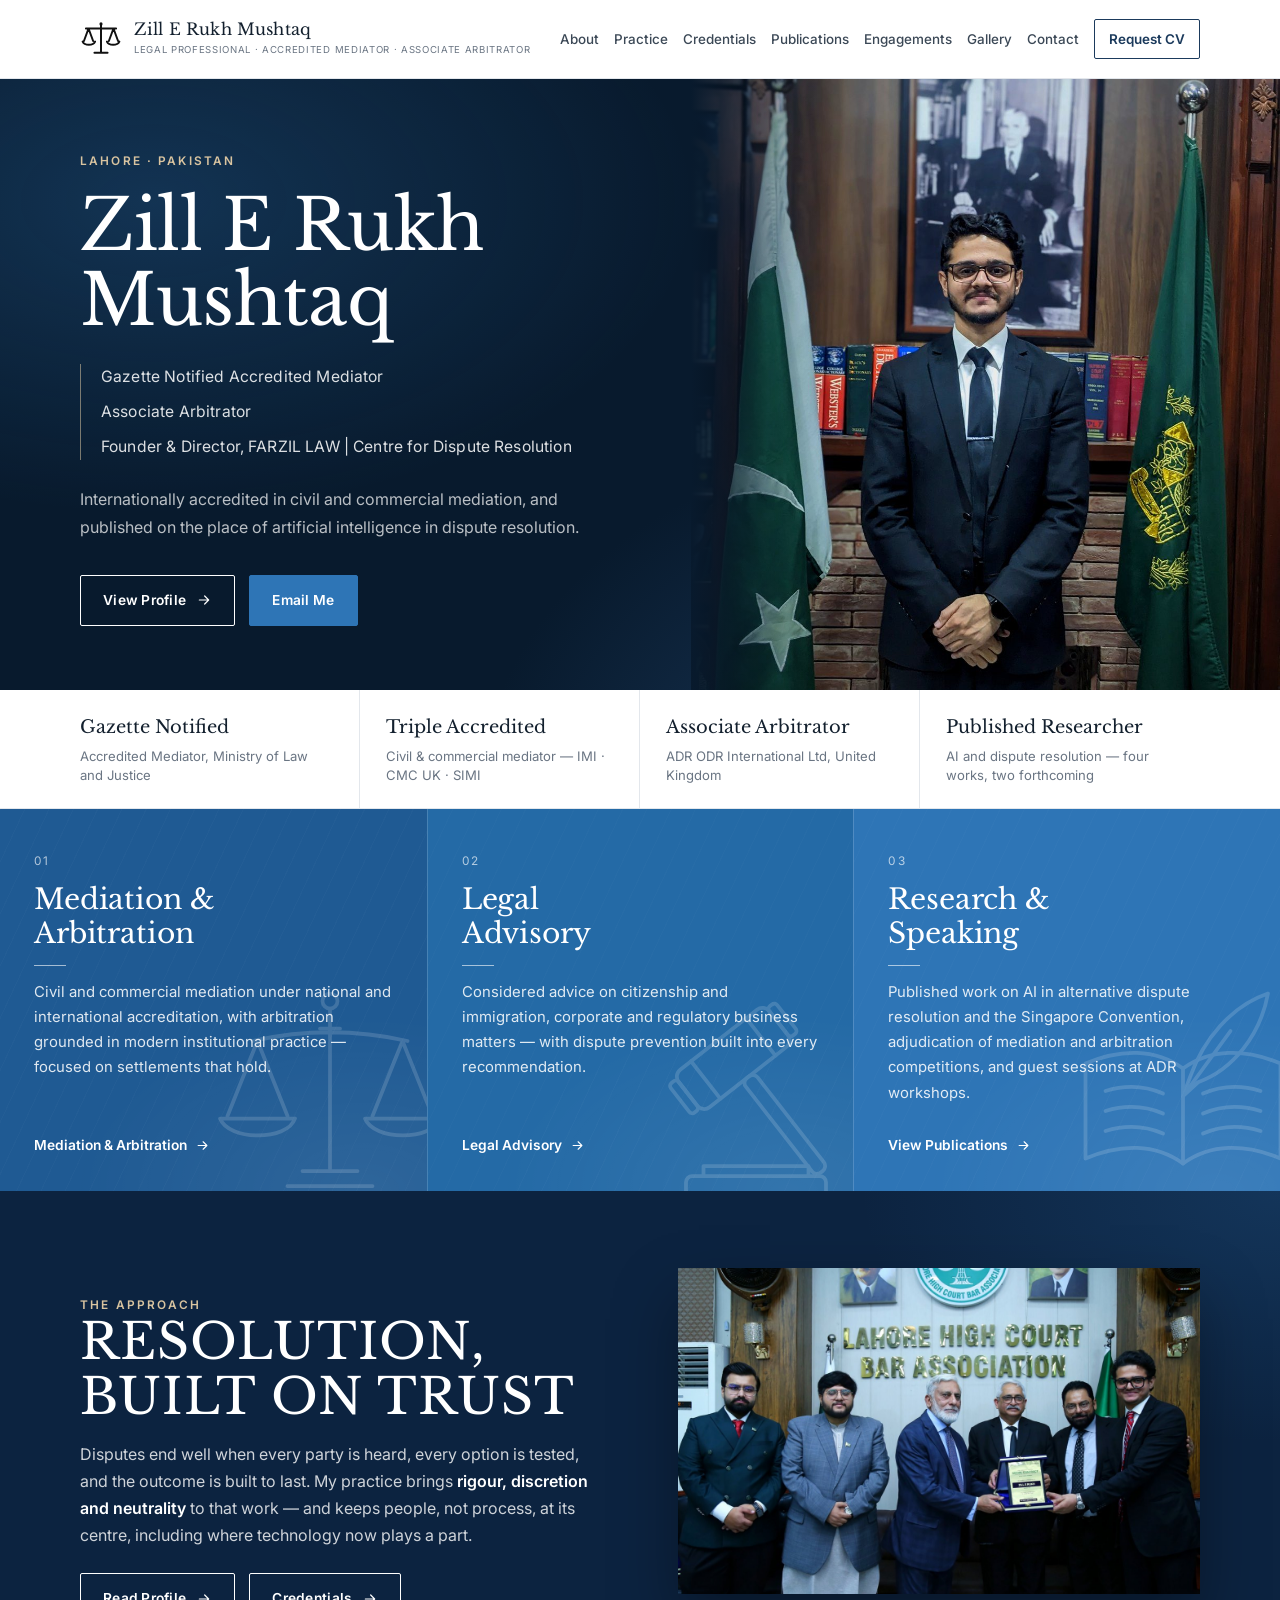
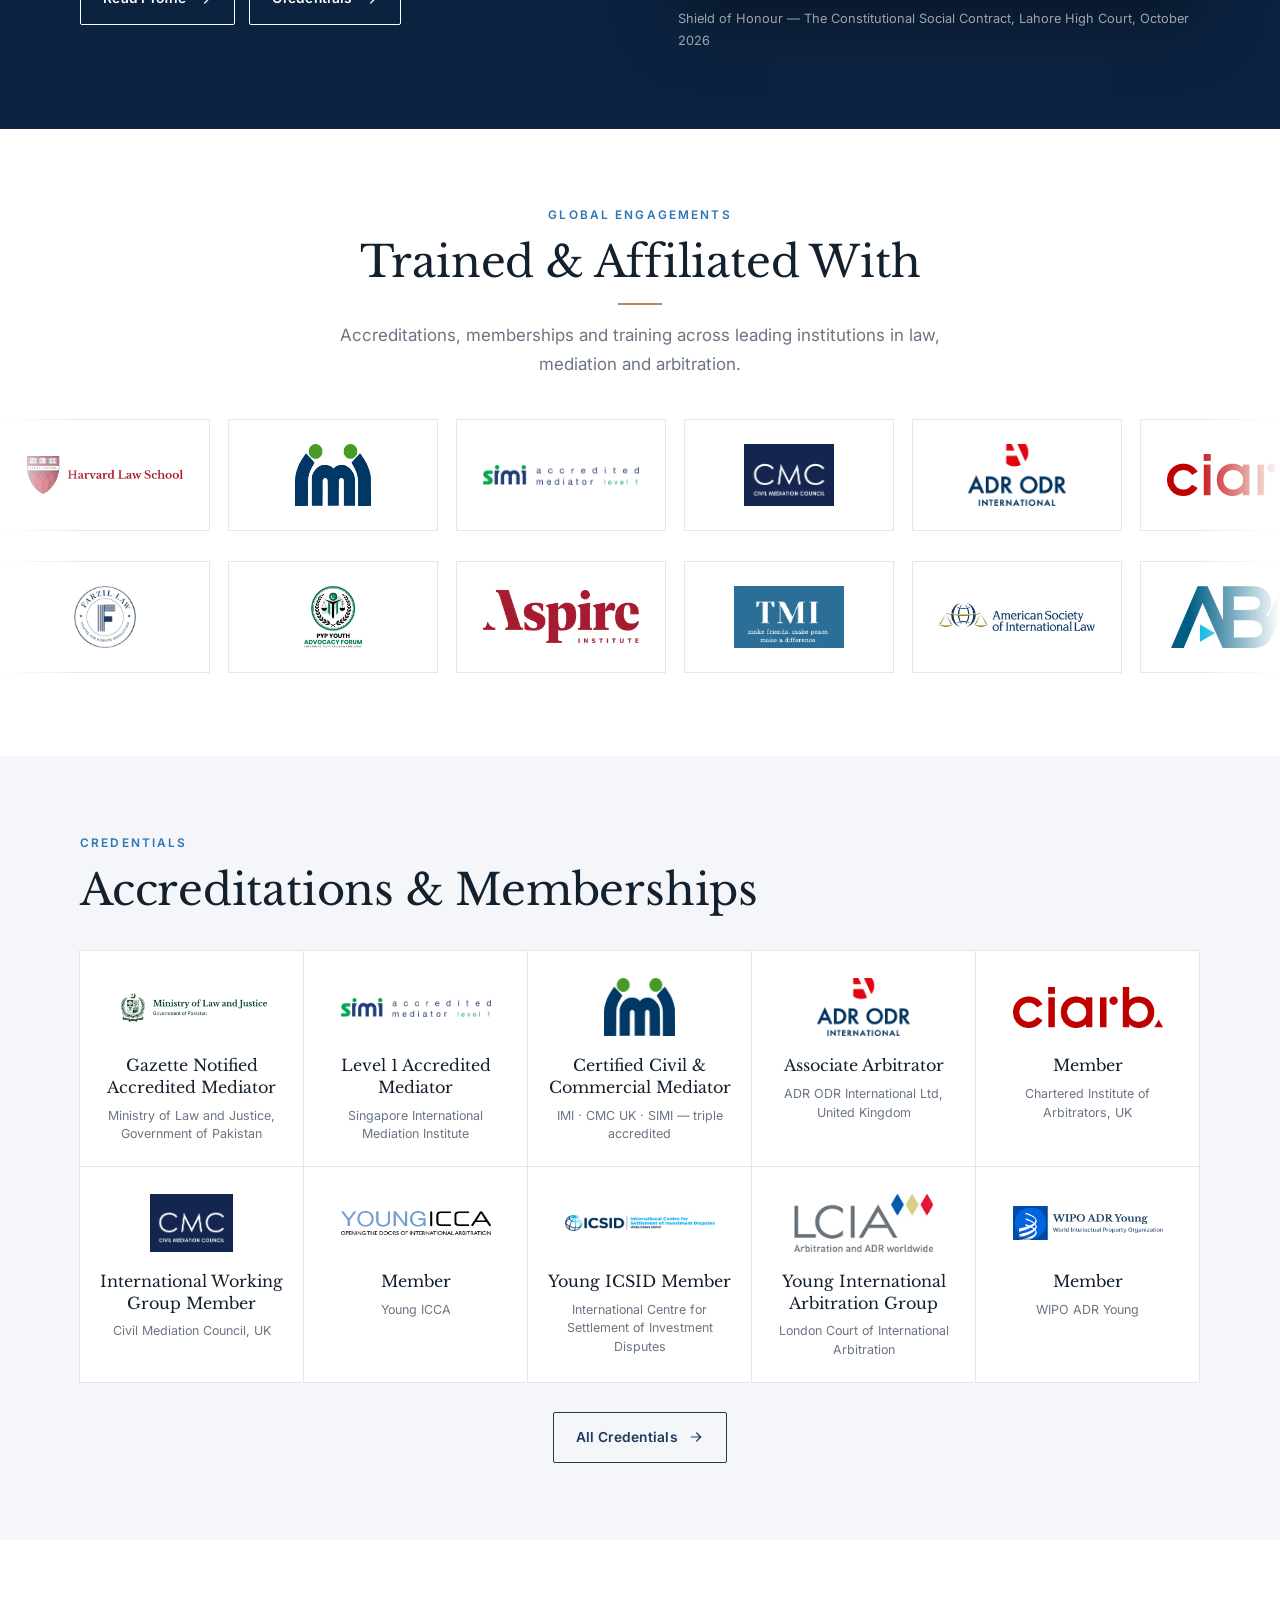
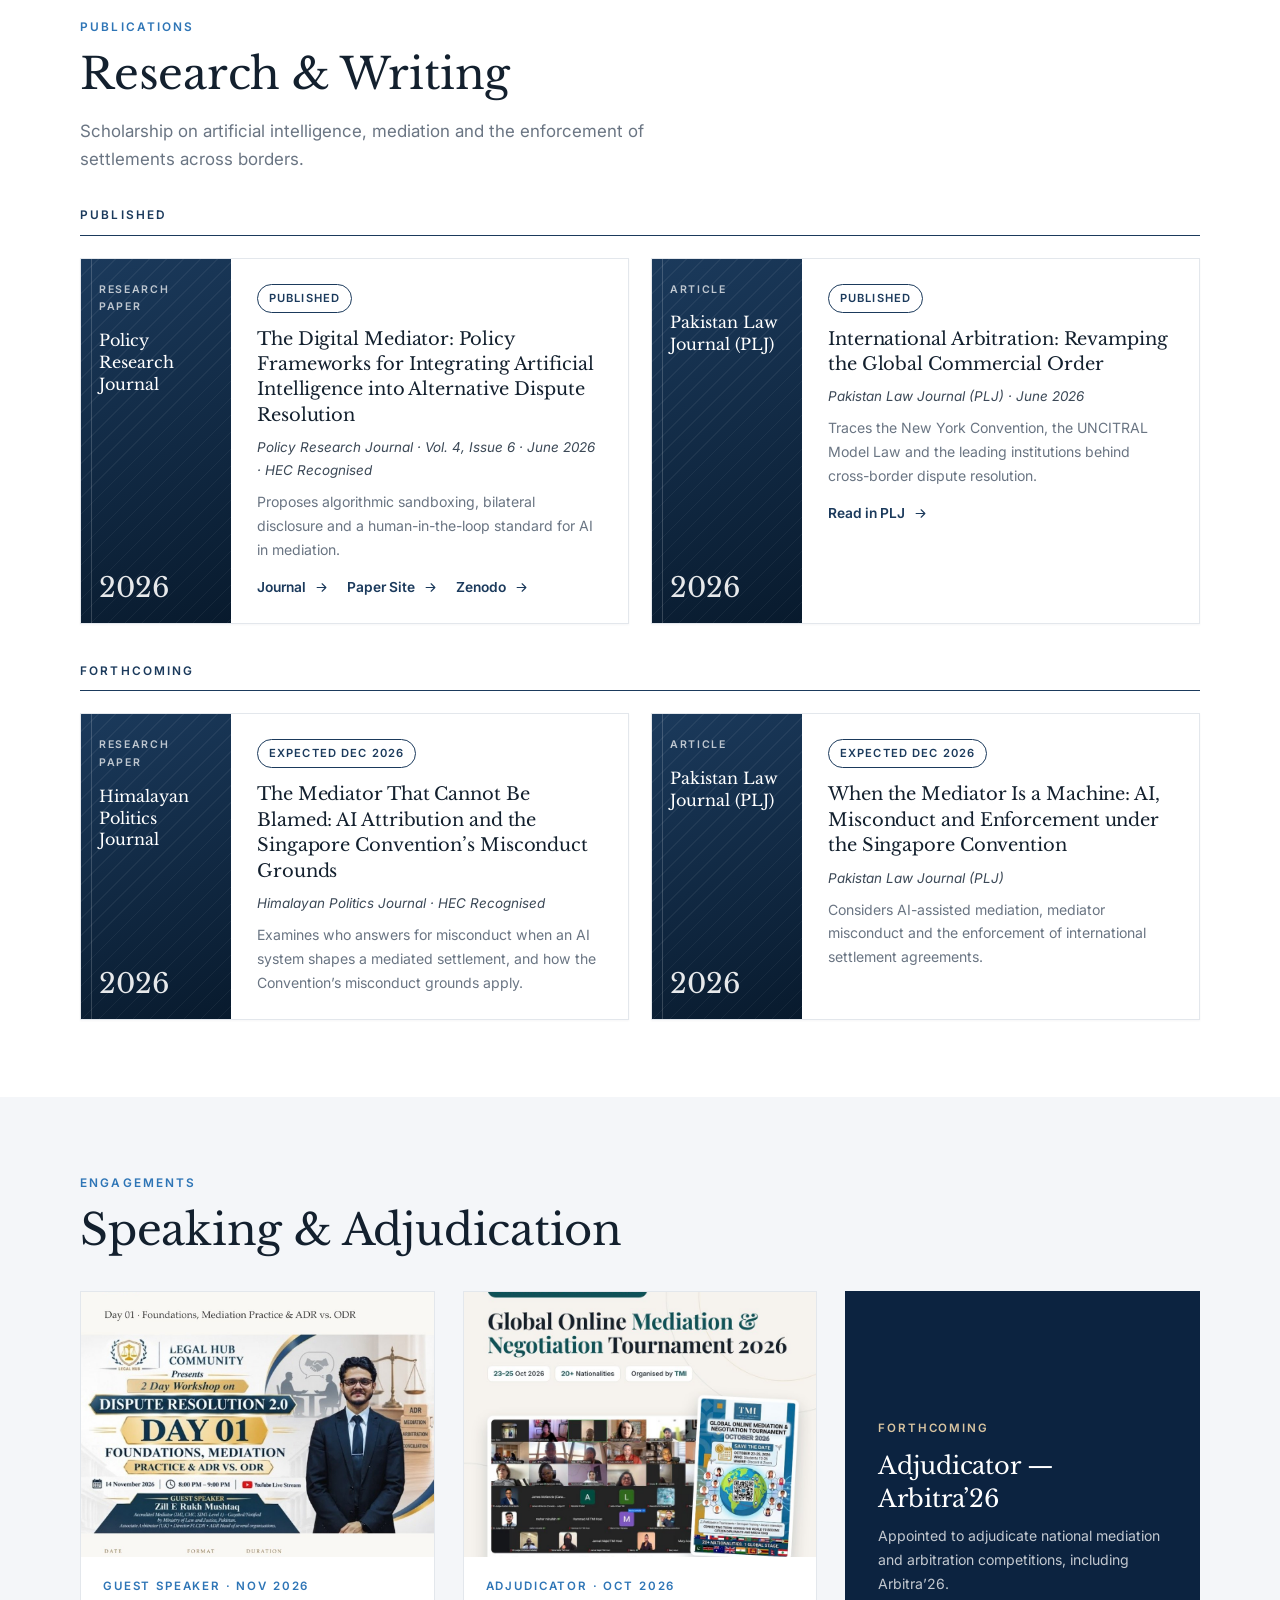
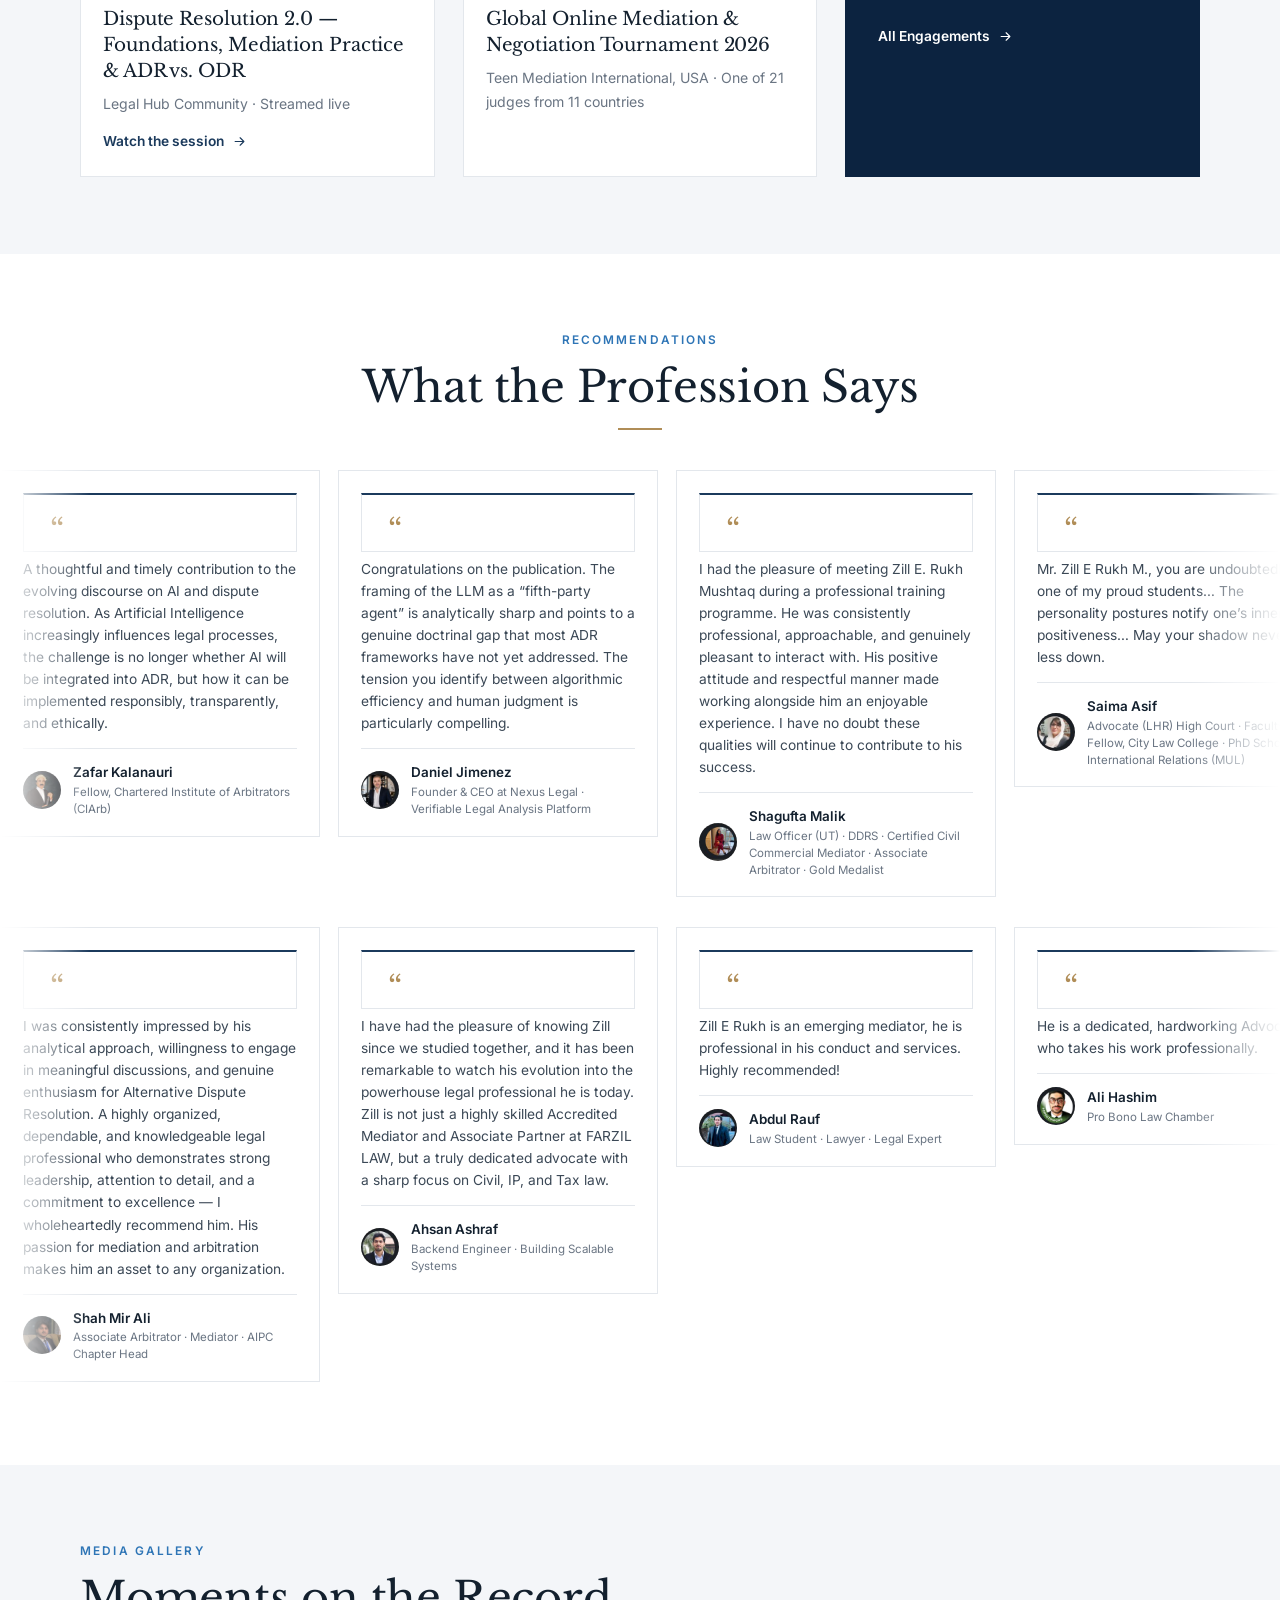
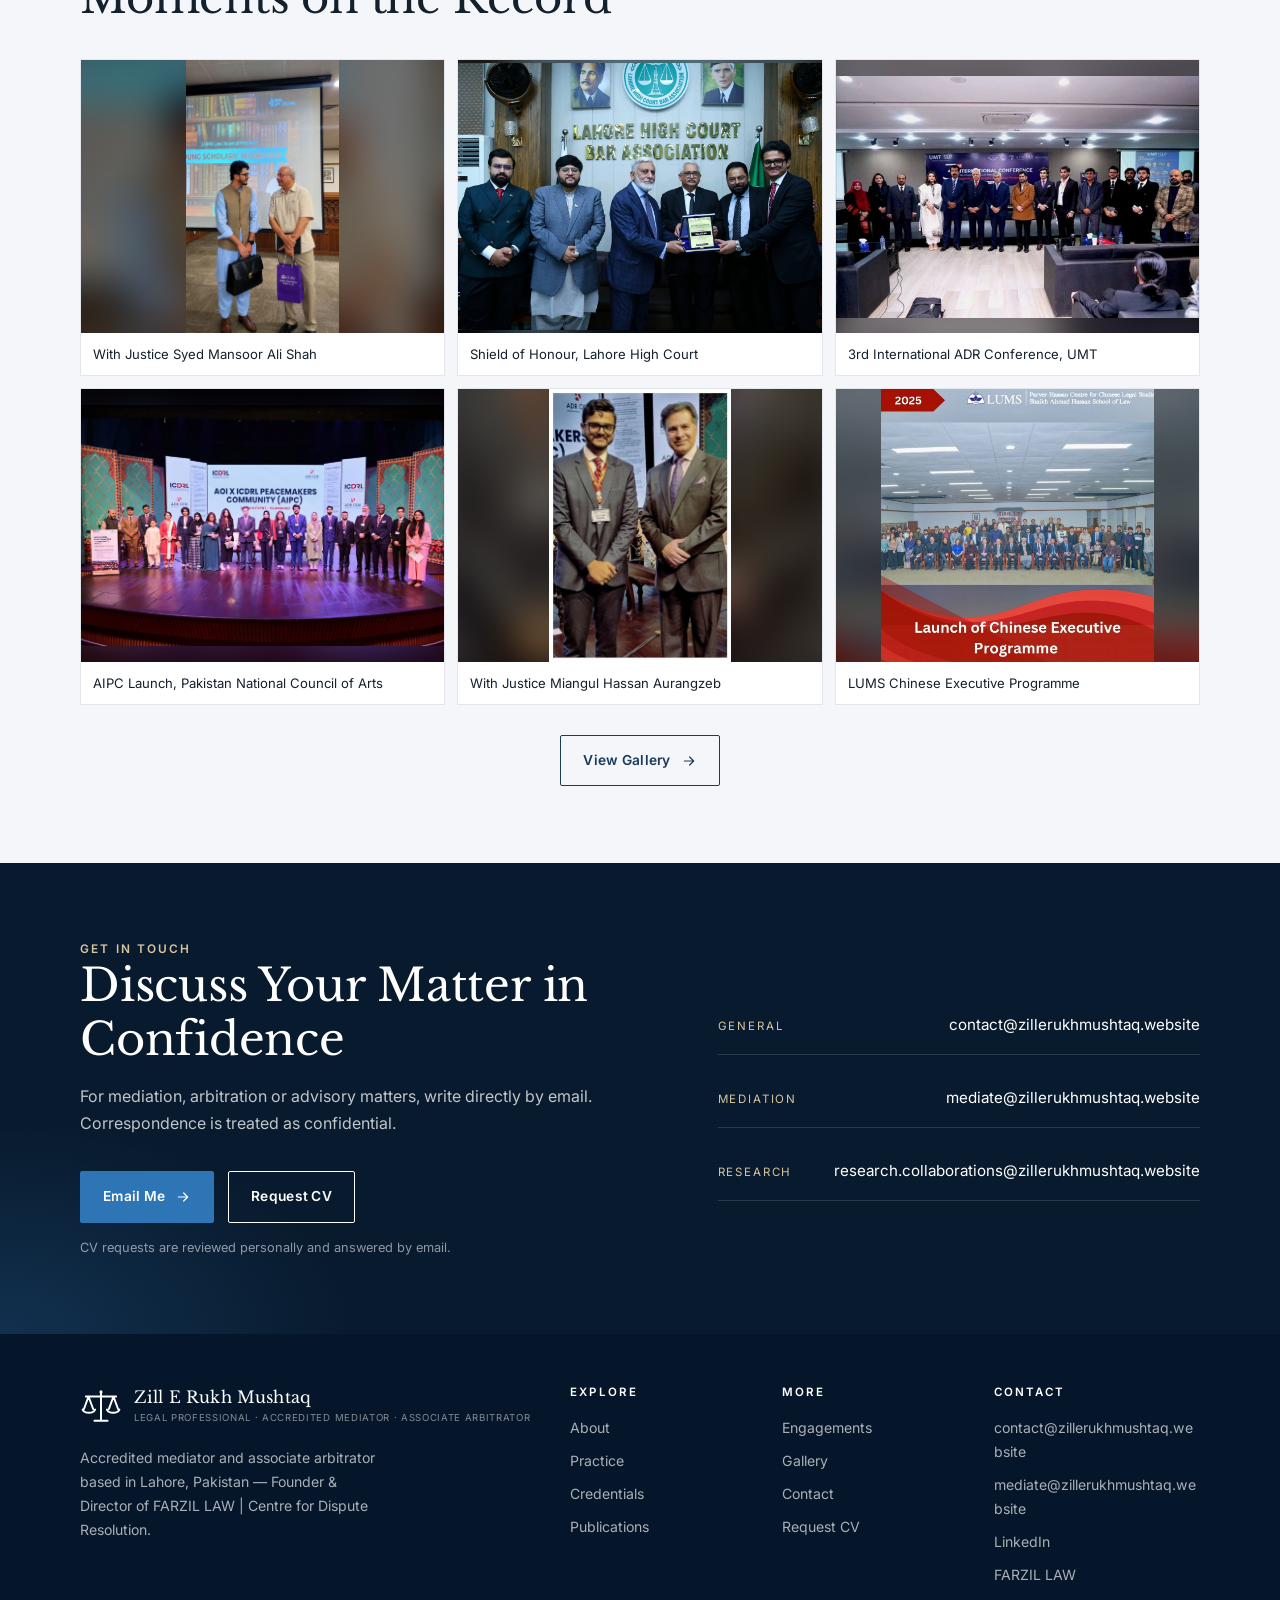
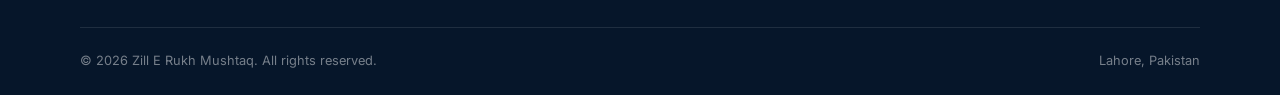
==== commit f8a092b5: "Never crop photos; card-style publications with a journal cover panel Gallery and home preview show " ====
--- a/index.html
+++ b/index.html
@@ -97,7 +97,7 @@
 <section class="sec">
   <div class="wrap">
     <div class="sec-head rv"><div class="eyebrow">Publications</div><h2 class="h-sec">Research &amp; Writing</h2><p class="lede">Scholarship on artificial intelligence, mediation and the enforcement of settlements across borders.</p></div>
-    <div class="publist"><h3 class="pub-group rv">Published</h3><article class="pub rv"><div class="pub-side"><span class="pub-type">Research Paper</span><span class="pub-status">Published</span></div><div class="pub-main"><h3>The Digital Mediator: Policy Frameworks for Integrating Artificial Intelligence into Alternative Dispute Resolution</h3><div class="pub-meta">Policy Research Journal · Vol. 4, Issue 6 · June 2026 · HEC Recognised</div><p>Proposes algorithmic sandboxing, bilateral disclosure and a human-in-the-loop standard for AI in mediation.</p><div class="pub-links"><a class="link-arrow" href="https://policyrj.com/1/article/view/2099" target="_blank" rel="noopener">Journal <svg viewBox="0 0 24 24" fill="none" stroke="currentColor" stroke-width="1.8" stroke-linecap="round" stroke-linejoin="round" aria-hidden="true"><path d="M5 12h14M13 6l6 6-6 6"/></svg></a><a class="link-arrow" href="https://digital-mediator.vercel.app/" target="_blank" rel="noopener">Paper Site <svg viewBox="0 0 24 24" fill="none" stroke="currentColor" stroke-width="1.8" stroke-linecap="round" stroke-linejoin="round" aria-hidden="true"><path d="M5 12h14M13 6l6 6-6 6"/></svg></a><a class="link-arrow" href="https://zenodo.org/records/20701535" target="_blank" rel="noopener">Zenodo <svg viewBox="0 0 24 24" fill="none" stroke="currentColor" stroke-width="1.8" stroke-linecap="round" stroke-linejoin="round" aria-hidden="true"><path d="M5 12h14M13 6l6 6-6 6"/></svg></a></div></div></article><article class="pub rv"><div class="pub-side"><span class="pub-type">Article</span><span class="pub-status">Published</span></div><div class="pub-main"><h3>International Arbitration: Revamping the Global Commercial Order</h3><div class="pub-meta">Pakistan Law Journal (PLJ) · June 2026</div><p>Traces the New York Convention, the UNCITRAL Model Law and the leading institutions behind cross-border dispute resolution.</p><div class="pub-links"><a class="link-arrow" href="https://www.pljlawsite.com/html/2026art7.htm" target="_blank" rel="noopener">Read in PLJ <svg viewBox="0 0 24 24" fill="none" stroke="currentColor" stroke-width="1.8" stroke-linecap="round" stroke-linejoin="round" aria-hidden="true"><path d="M5 12h14M13 6l6 6-6 6"/></svg></a></div></div></article><h3 class="pub-group rv">Forthcoming</h3><article class="pub rv"><div class="pub-side"><span class="pub-type">Research Paper</span><span class="pub-status">Expected December 2026</span></div><div class="pub-main"><h3>The Mediator That Cannot Be Blamed: AI Attribution and the Singapore Convention&rsquo;s Misconduct Grounds</h3><div class="pub-meta">Himalayan Politics Journal · HEC Recognised</div><p>Examines who answers for misconduct when an AI system shapes a mediated settlement, and how the Convention&rsquo;s misconduct grounds apply.</p></div></article><article class="pub rv"><div class="pub-side"><span class="pub-type">Article</span><span class="pub-status">Expected December 2026</span></div><div class="pub-main"><h3>When the Mediator Is a Machine: AI, Misconduct and Enforcement under the Singapore Convention</h3><div class="pub-meta">Pakistan Law Journal (PLJ)</div><p>Considers AI-assisted mediation, mediator misconduct and the enforcement of international settlement agreements.</p></div></article></div>
+    <div class="publist"><h3 class="pub-group rv">Published</h3><div class="pubgrid"><article class="pubc rv"><div class="pubc-cover"><span class="pubc-kind">Research Paper</span><span class="pubc-journal">Policy Research Journal</span><span class="pubc-year">2026</span></div><div class="pubc-body"><span class="pubc-status">Published</span><h3>The Digital Mediator: Policy Frameworks for Integrating Artificial Intelligence into Alternative Dispute Resolution</h3><div class="pubc-meta">Policy Research Journal · Vol. 4, Issue 6 · June 2026 · HEC Recognised</div><p>Proposes algorithmic sandboxing, bilateral disclosure and a human-in-the-loop standard for AI in mediation.</p><div class="pub-links"><a class="link-arrow" href="https://policyrj.com/1/article/view/2099" target="_blank" rel="noopener">Journal <svg viewBox="0 0 24 24" fill="none" stroke="currentColor" stroke-width="1.8" stroke-linecap="round" stroke-linejoin="round" aria-hidden="true"><path d="M5 12h14M13 6l6 6-6 6"/></svg></a><a class="link-arrow" href="https://digital-mediator.vercel.app/" target="_blank" rel="noopener">Paper Site <svg viewBox="0 0 24 24" fill="none" stroke="currentColor" stroke-width="1.8" stroke-linecap="round" stroke-linejoin="round" aria-hidden="true"><path d="M5 12h14M13 6l6 6-6 6"/></svg></a><a class="link-arrow" href="https://zenodo.org/records/20701535" target="_blank" rel="noopener">Zenodo <svg viewBox="0 0 24 24" fill="none" stroke="currentColor" stroke-width="1.8" stroke-linecap="round" stroke-linejoin="round" aria-hidden="true"><path d="M5 12h14M13 6l6 6-6 6"/></svg></a></div></div></article><article class="pubc rv"><div class="pubc-cover"><span class="pubc-kind">Article</span><span class="pubc-journal">Pakistan Law Journal (PLJ)</span><span class="pubc-year">2026</span></div><div class="pubc-body"><span class="pubc-status">Published</span><h3>International Arbitration: Revamping the Global Commercial Order</h3><div class="pubc-meta">Pakistan Law Journal (PLJ) · June 2026</div><p>Traces the New York Convention, the UNCITRAL Model Law and the leading institutions behind cross-border dispute resolution.</p><div class="pub-links"><a class="link-arrow" href="https://www.pljlawsite.com/html/2026art7.htm" target="_blank" rel="noopener">Read in PLJ <svg viewBox="0 0 24 24" fill="none" stroke="currentColor" stroke-width="1.8" stroke-linecap="round" stroke-linejoin="round" aria-hidden="true"><path d="M5 12h14M13 6l6 6-6 6"/></svg></a></div></div></article></div><h3 class="pub-group rv">Forthcoming</h3><div class="pubgrid"><article class="pubc rv"><div class="pubc-cover"><span class="pubc-kind">Research Paper</span><span class="pubc-journal">Himalayan Politics Journal</span><span class="pubc-year">2026</span></div><div class="pubc-body"><span class="pubc-status">Expected Dec 2026</span><h3>The Mediator That Cannot Be Blamed: AI Attribution and the Singapore Convention&rsquo;s Misconduct Grounds</h3><div class="pubc-meta">Himalayan Politics Journal · HEC Recognised</div><p>Examines who answers for misconduct when an AI system shapes a mediated settlement, and how the Convention&rsquo;s misconduct grounds apply.</p></div></article><article class="pubc rv"><div class="pubc-cover"><span class="pubc-kind">Article</span><span class="pubc-journal">Pakistan Law Journal (PLJ)</span><span class="pubc-year">2026</span></div><div class="pubc-body"><span class="pubc-status">Expected Dec 2026</span><h3>When the Mediator Is a Machine: AI, Misconduct and Enforcement under the Singapore Convention</h3><div class="pubc-meta">Pakistan Law Journal (PLJ)</div><p>Considers AI-assisted mediation, mediator misconduct and the enforcement of international settlement agreements.</p></div></article></div></div>
   </div>
 </section>
 
@@ -121,7 +121,7 @@
 <section class="sec mist">
   <div class="wrap">
     <div class="sec-head rv"><div class="eyebrow">Media Gallery</div><h2 class="h-sec">Moments on the Record</h2></div>
-    <div class="gprev rv"><figure><img src="/gallery/g12-justice-mansoor-ali-shah.jpg" alt="With Justice Syed Mansoor Ali Shah" loading="lazy" style="object-position:center 52%"><figcaption>With Justice Syed Mansoor Ali Shah</figcaption></figure><figure><img src="/gallery/g46-lhc-shield-ceremony.jpg" alt="Shield of Honour, Lahore High Court" loading="lazy"><figcaption>Shield of Honour, Lahore High Court</figcaption></figure><figure><img src="/gallery/g11-umt-adr-conference.jpg" alt="3rd International ADR Conference, UMT" loading="lazy"><figcaption>3rd International ADR Conference, UMT</figcaption></figure><figure><img src="/gallery/g34-aipc-launch.jpg" alt="AIPC Launch, Pakistan National Council of Arts" loading="lazy"><figcaption>AIPC Launch, Pakistan National Council of Arts</figcaption></figure><figure><img src="/gallery/g19-justice-aurangzeb.jpg" alt="With Justice Miangul Hassan Aurangzeb" loading="lazy" style="object-position:center 13%"><figcaption>With Justice Miangul Hassan Aurangzeb</figcaption></figure><figure><img src="/gallery/g05-lums-chinese-cohort.jpg" alt="LUMS Chinese Executive Programme" loading="lazy"><figcaption>LUMS Chinese Executive Programme</figcaption></figure></div>
+    <div class="gprev rv"><figure><div class="frame" style="--bg:url(/gallery/g12-justice-mansoor-ali-shah.jpg)"><img src="/gallery/g12-justice-mansoor-ali-shah.jpg" alt="With Justice Syed Mansoor Ali Shah" loading="lazy"></div><figcaption>With Justice Syed Mansoor Ali Shah</figcaption></figure><figure><div class="frame" style="--bg:url(/gallery/g46-lhc-shield-ceremony.jpg)"><img src="/gallery/g46-lhc-shield-ceremony.jpg" alt="Shield of Honour, Lahore High Court" loading="lazy"></div><figcaption>Shield of Honour, Lahore High Court</figcaption></figure><figure><div class="frame" style="--bg:url(/gallery/g11-umt-adr-conference.jpg)"><img src="/gallery/g11-umt-adr-conference.jpg" alt="3rd International ADR Conference, UMT" loading="lazy"></div><figcaption>3rd International ADR Conference, UMT</figcaption></figure><figure><div class="frame" style="--bg:url(/gallery/g34-aipc-launch.jpg)"><img src="/gallery/g34-aipc-launch.jpg" alt="AIPC Launch, Pakistan National Council of Arts" loading="lazy"></div><figcaption>AIPC Launch, Pakistan National Council of Arts</figcaption></figure><figure><div class="frame" style="--bg:url(/gallery/g19-justice-aurangzeb.jpg)"><img src="/gallery/g19-justice-aurangzeb.jpg" alt="With Justice Miangul Hassan Aurangzeb" loading="lazy"></div><figcaption>With Justice Miangul Hassan Aurangzeb</figcaption></figure><figure><div class="frame" style="--bg:url(/gallery/g05-lums-chinese-cohort.jpg)"><img src="/gallery/g05-lums-chinese-cohort.jpg" alt="LUMS Chinese Executive Programme" loading="lazy"></div><figcaption>LUMS Chinese Executive Programme</figcaption></figure></div>
     <div class="sec-foot"><a class="btn btn-navy" href="/gallery/">View Gallery <svg viewBox="0 0 24 24" fill="none" stroke="currentColor" stroke-width="1.8" stroke-linecap="round" stroke-linejoin="round" aria-hidden="true"><path d="M5 12h14M13 6l6 6-6 6"/></svg></a></div>
   </div>
 </section>
--- a/assets/site.css
+++ b/assets/site.css
@@ -558,3 +558,47 @@
 .caps .cap{flex:0 0 calc((100% - 36px)/3)}
 @media(max-width:1000px){.caps .cap{flex-basis:calc((100% - 18px)/2)}}
 @media(max-width:620px){.caps .cap{flex-basis:100%}}
+
+/* ---------- photos are never cropped: full image + soft blurred fill ---------- */
+.frame{position:relative;overflow:hidden;background:var(--navy-950);isolation:isolate}
+.frame::before{content:"";position:absolute;inset:-24px;z-index:-1;background:var(--bg) center/cover no-repeat;filter:blur(18px) brightness(.55);transform:scale(1.1)}
+.frame img{position:absolute;inset:0;width:100%;height:100%;object-fit:contain!important;object-position:center!important;transform:none!important}
+.ggrid figure{aspect-ratio:auto;background:#fff;border:1px solid var(--line);overflow:visible}
+.ggrid figure .frame{aspect-ratio:4/3}
+.ggrid figure:hover .frame img{transform:none}
+.ggrid figcaption{position:static;background:none;padding:12px 14px 14px}
+.ggrid figcaption b{color:var(--ink);-webkit-line-clamp:2}
+.ggrid figcaption small{color:var(--muted)}
+.gprev figure{display:flex;flex-direction:column;background:#fff;border:1px solid var(--line)}
+.gprev{grid-auto-rows:auto}
+.gprev .frame{aspect-ratio:4/3}
+.gprev figcaption{position:static;background:none;color:var(--ink);padding:10px 12px;font-size:.82rem}
+@media(max-width:640px){
+  .ggrid figure,.ggrid figure .frame{aspect-ratio:auto}
+  .ggrid figure .frame{aspect-ratio:1/1}
+  .ggrid figcaption{padding:8px 9px 10px}
+  .ggrid figcaption b{font-size:.74rem}
+  .ggrid figcaption small{display:none}
+  .gprev figcaption{font-size:.72rem;padding:8px}
+}
+
+/* ---------- publications: cards with a journal-cover panel ---------- */
+.pubgrid{display:grid;grid-template-columns:1fr 1fr;gap:22px;margin-top:22px}
+.pubc{display:grid;grid-template-columns:150px 1fr;background:#fff;border:1px solid var(--line);box-shadow:0 1px 2px rgba(12,35,64,.04);transition:box-shadow .3s,transform .3s}
+.pubc:hover{box-shadow:var(--shadow);transform:translateY(-3px)}
+.pubc-cover{position:relative;overflow:hidden;background:linear-gradient(160deg,var(--navy) 0%,var(--navy-950) 100%);color:#fff;padding:22px 18px;display:flex;flex-direction:column}
+.pubc-cover::after{content:"";position:absolute;inset:0;background:repeating-linear-gradient(135deg,rgba(255,255,255,.05) 0 1px,transparent 1px 12px);pointer-events:none}
+.pubc-cover::before{content:"";position:absolute;left:10px;top:0;bottom:0;width:1px;background:rgba(255,255,255,.18)}
+.pubc-kind{font-size:.66rem;font-weight:600;letter-spacing:.16em;text-transform:uppercase;color:rgba(255,255,255,.72)}
+.pubc-journal{font-family:var(--serif);font-size:1rem;line-height:1.35;margin-top:14px;flex:1}
+.pubc-year{font-family:var(--serif);font-size:1.7rem;line-height:1;color:rgba(255,255,255,.9);margin-top:16px}
+.pubc-body{padding:24px 26px}
+.pubc-status{display:inline-block;font-size:.7rem;font-weight:600;letter-spacing:.1em;text-transform:uppercase;color:var(--navy);border:1px solid var(--navy);border-radius:999px;padding:4px 11px}
+.pubc h3{font-size:1.12rem;line-height:1.42;margin:14px 0 8px;color:var(--ink)}
+.pubc-meta{font-size:.84rem;color:var(--body);font-style:italic}
+.pubc p{font-size:.88rem;color:var(--muted);margin-top:8px}
+.pubc .pub-links{margin-top:14px;gap:18px}
+.pub-group{border-bottom-width:1px;margin-top:40px}
+@media(max-width:1000px){.pubgrid{grid-template-columns:1fr}}
+@media(max-width:560px){.pubc{grid-template-columns:1fr}.pubc-cover{flex-direction:row;align-items:baseline;gap:12px;padding:14px 18px}.pubc-journal{margin-top:0;font-size:.92rem}.pubc-year{margin-top:0;font-size:1.1rem;margin-left:auto}.pubc-cover::before{display:none}.pubc-body{padding:20px}}
+.ggrid figure,.gprev figure{min-width:0;overflow:hidden}
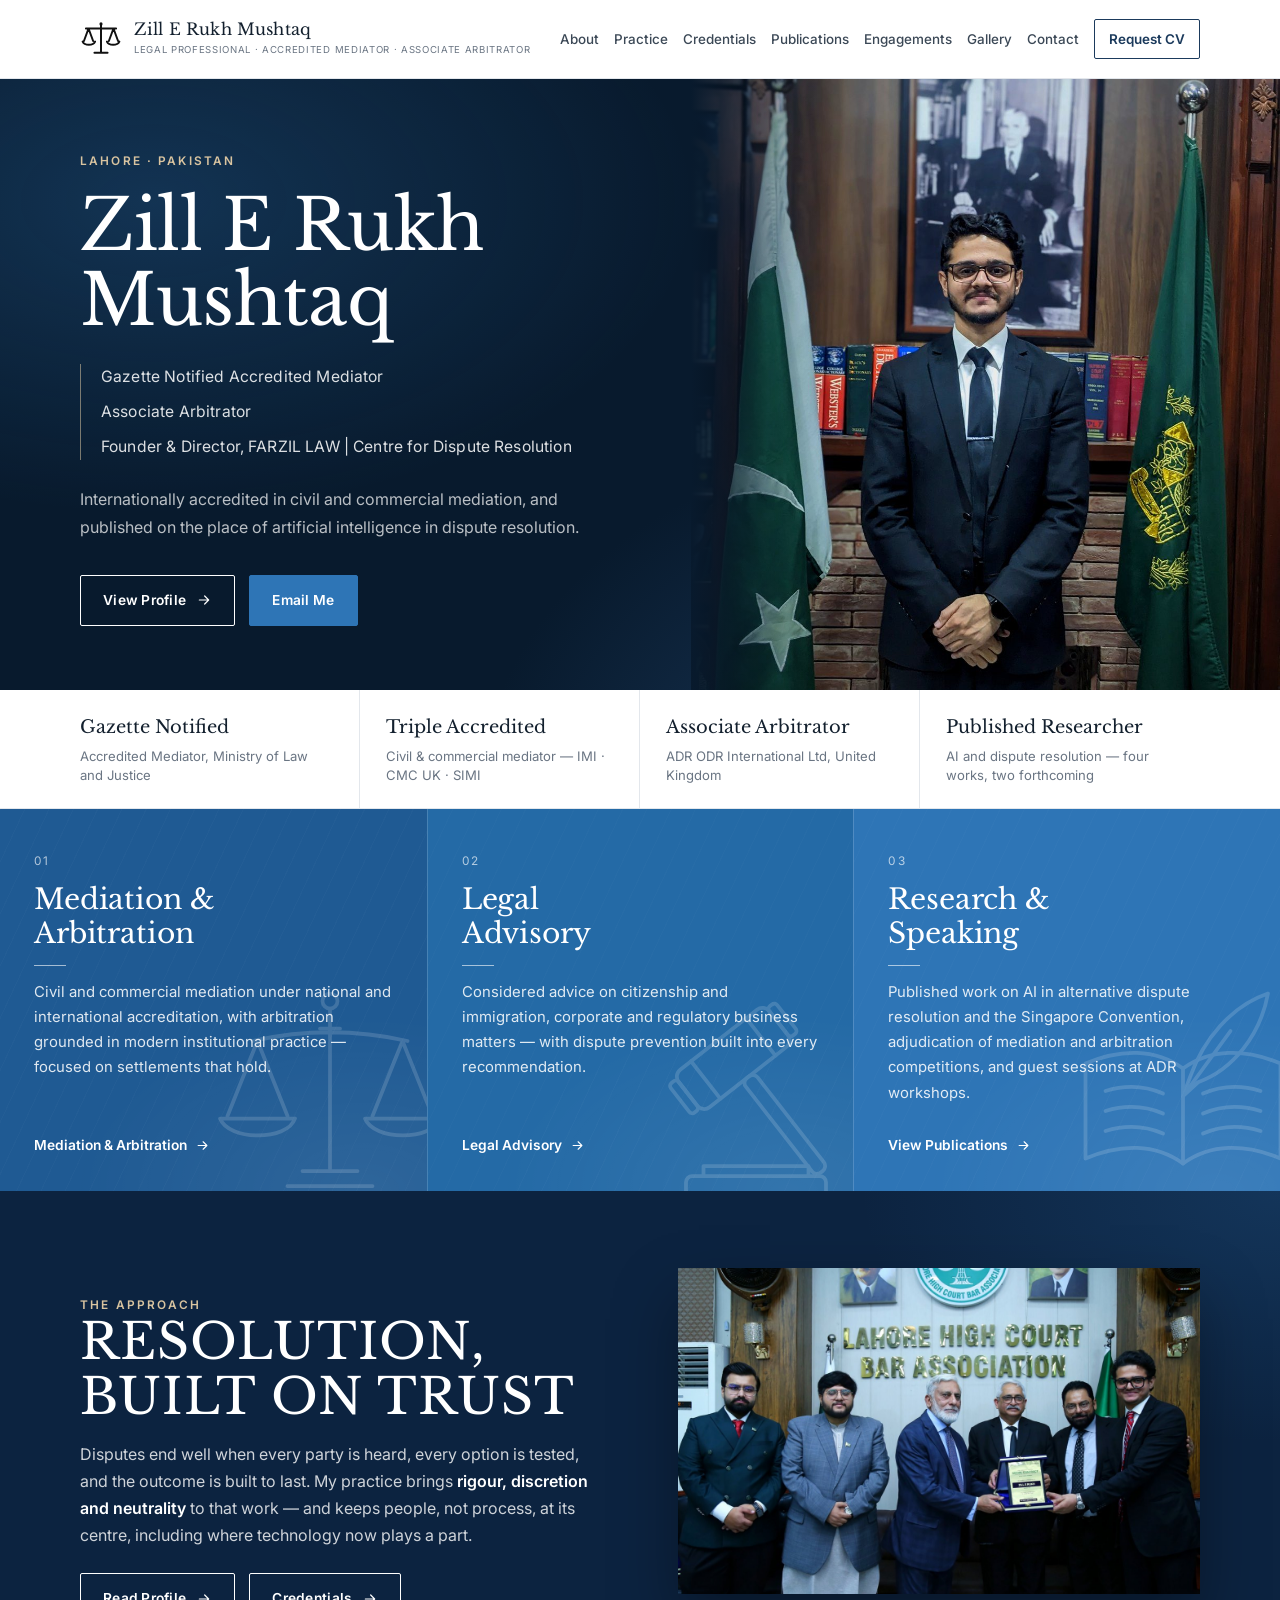
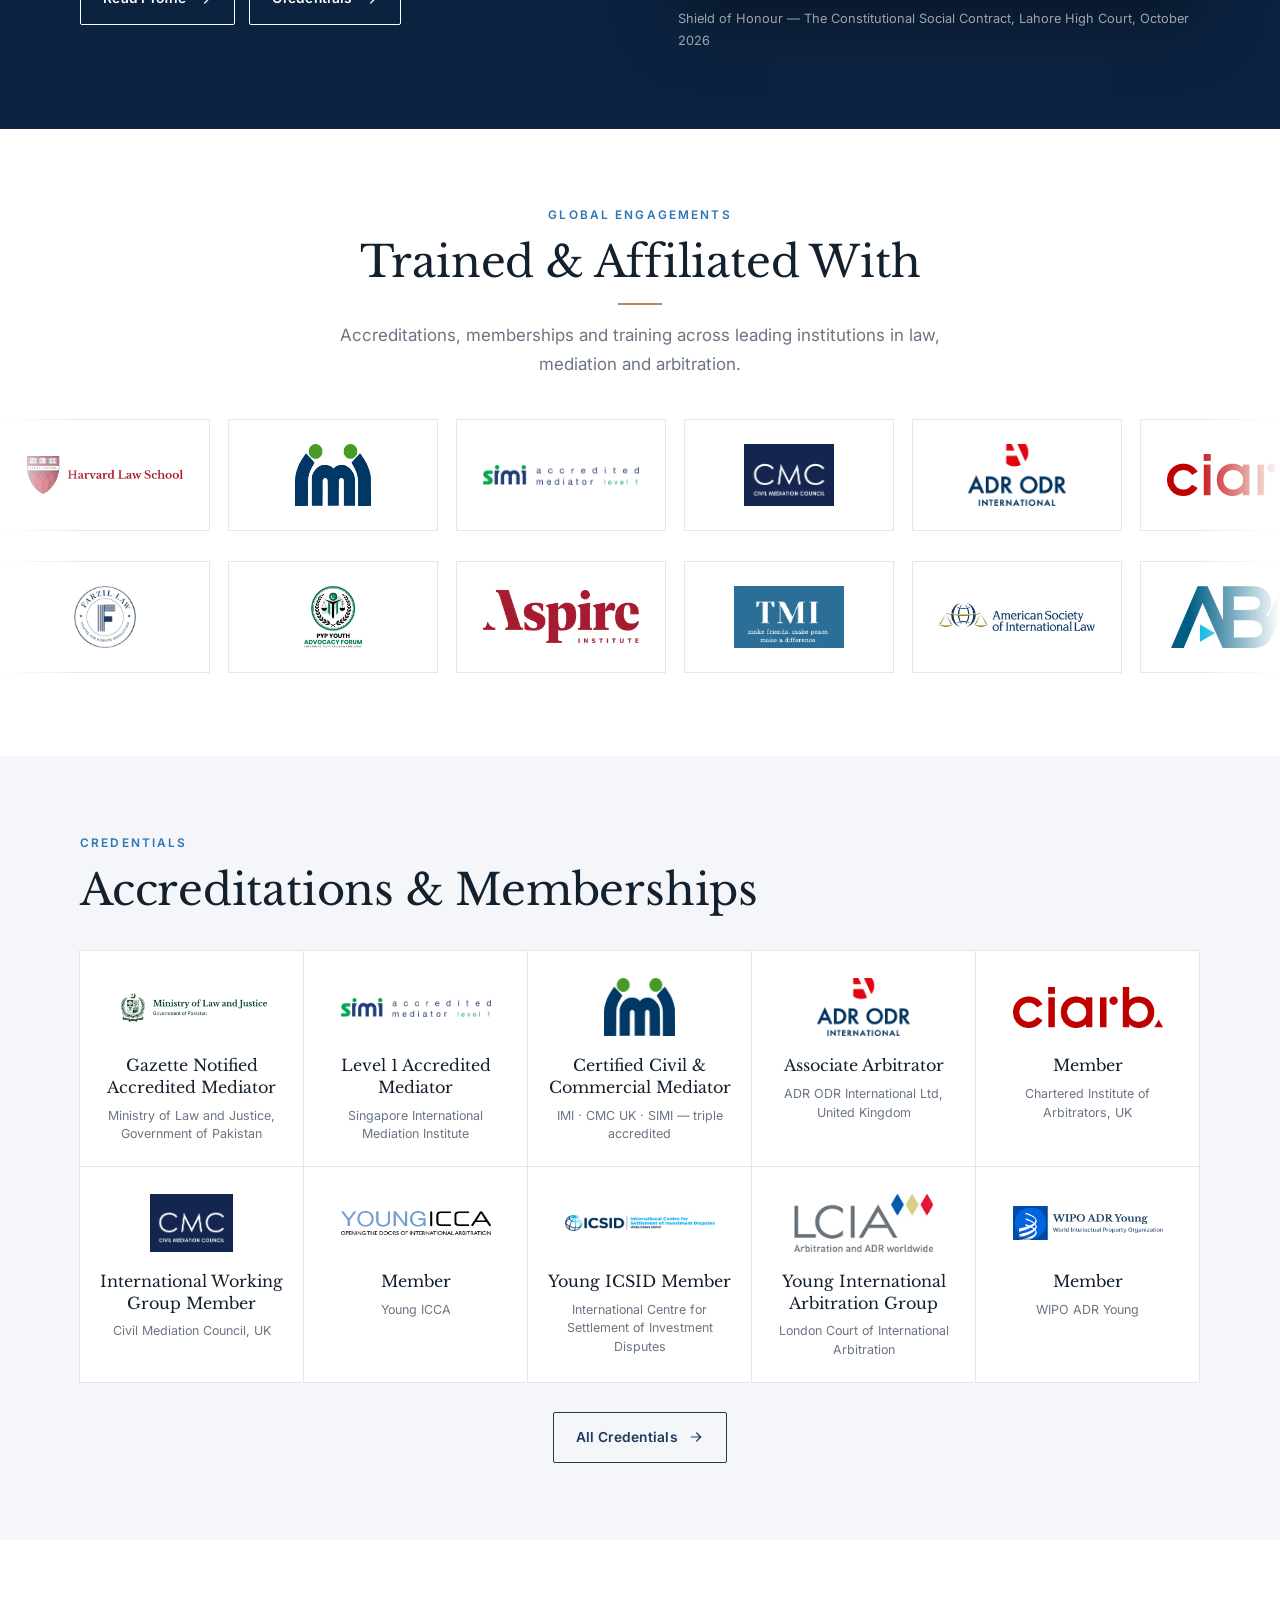
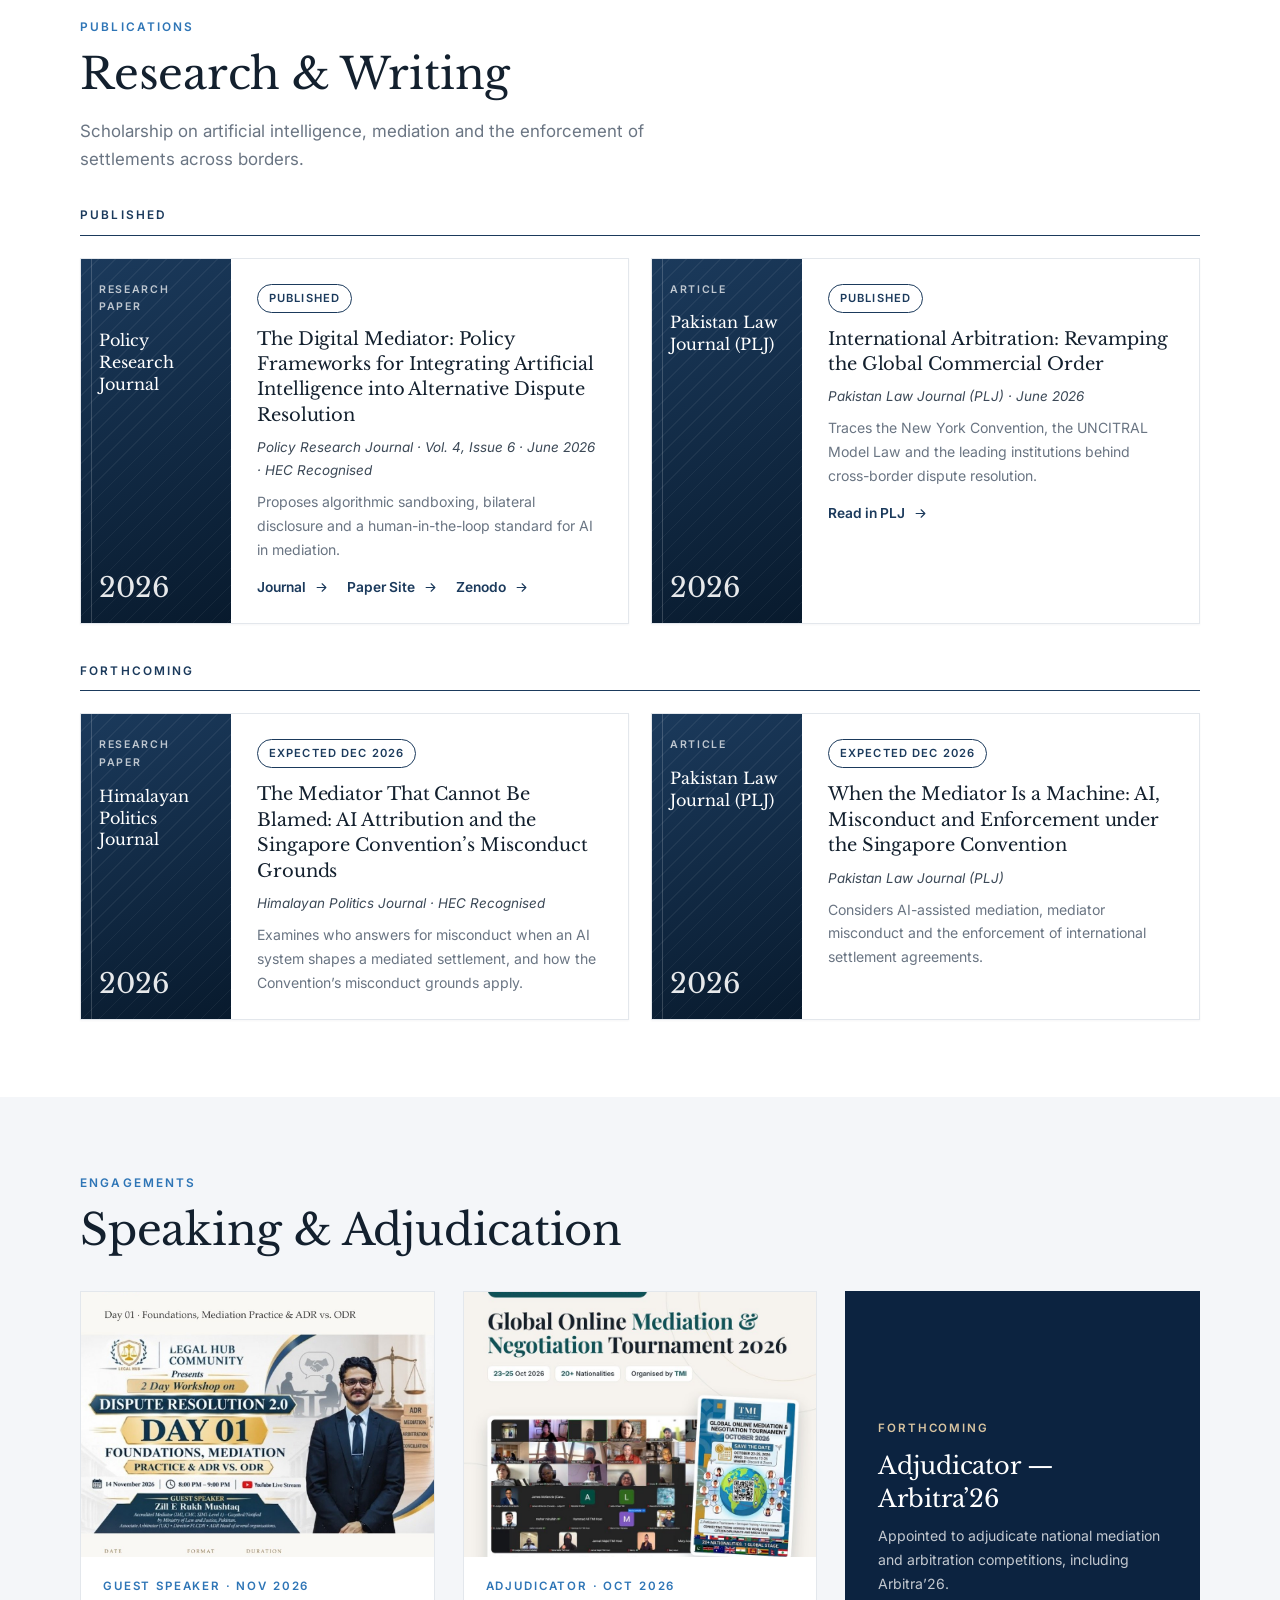
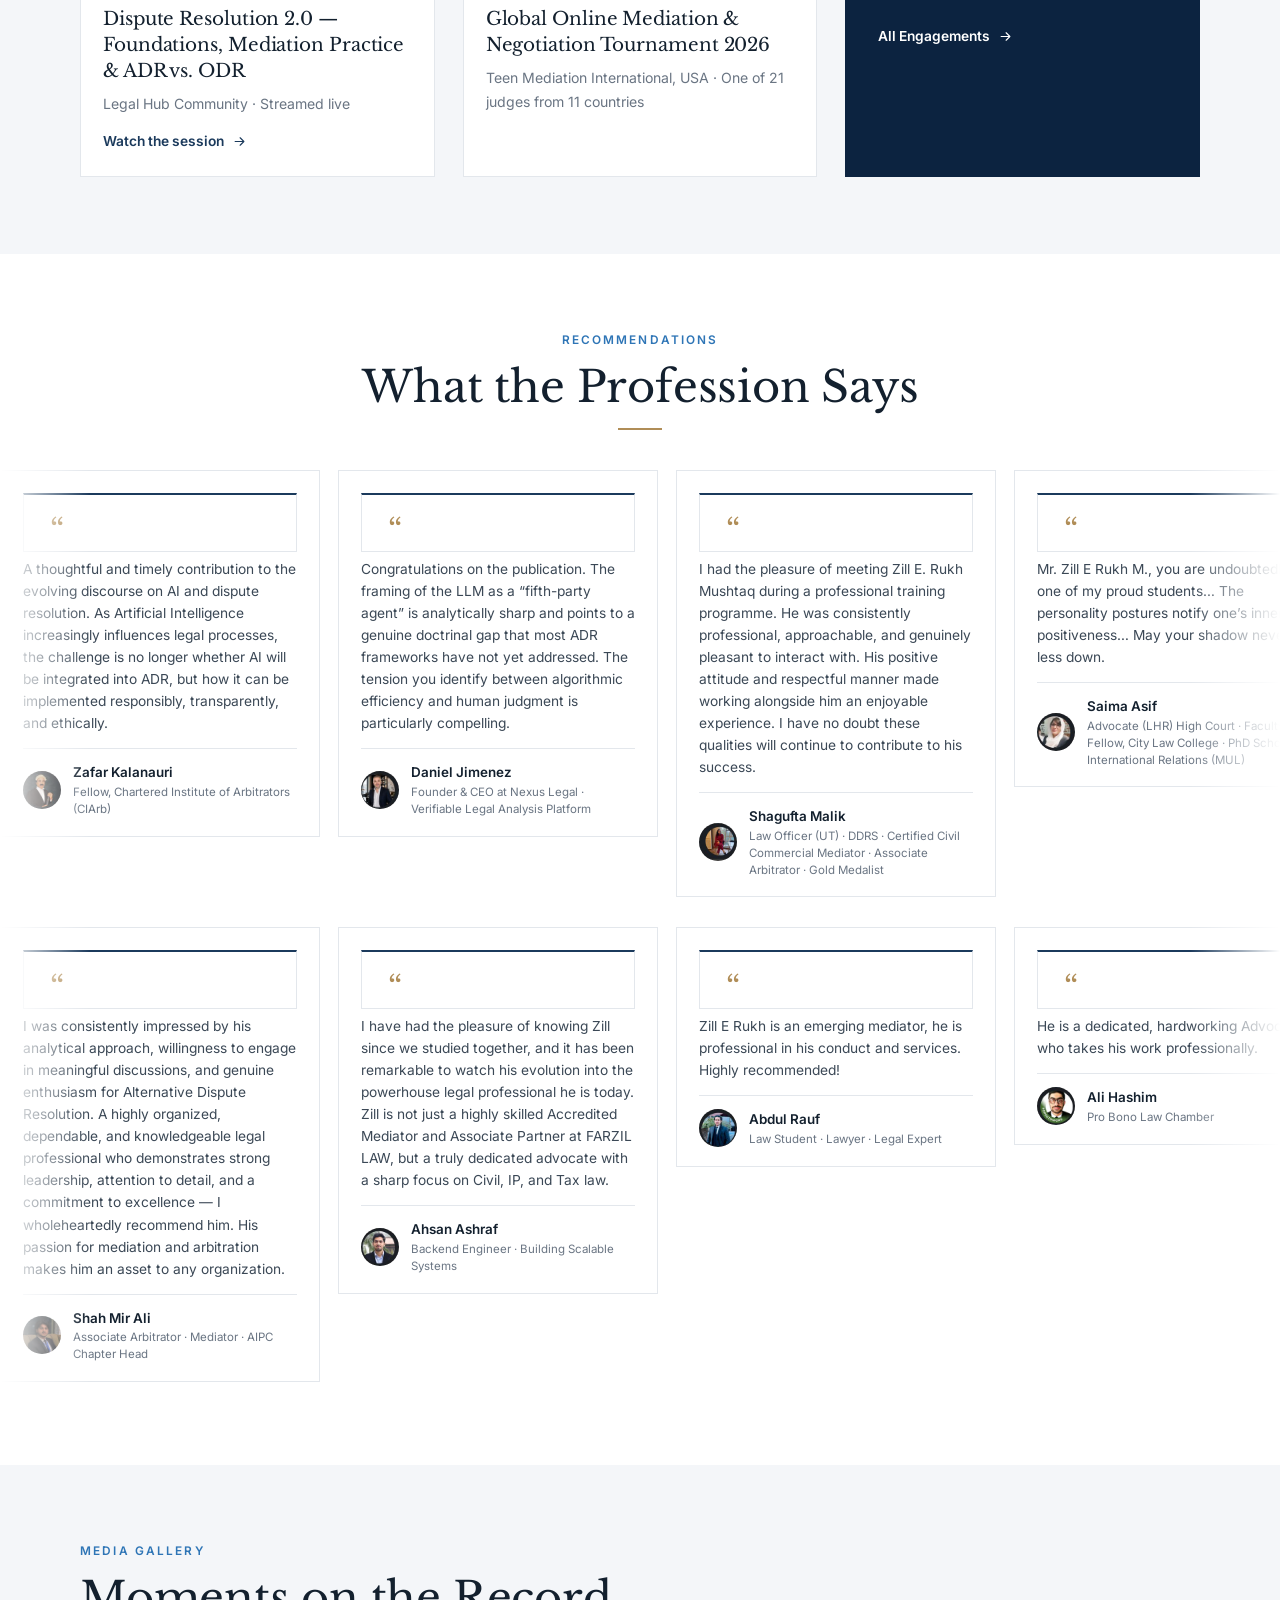
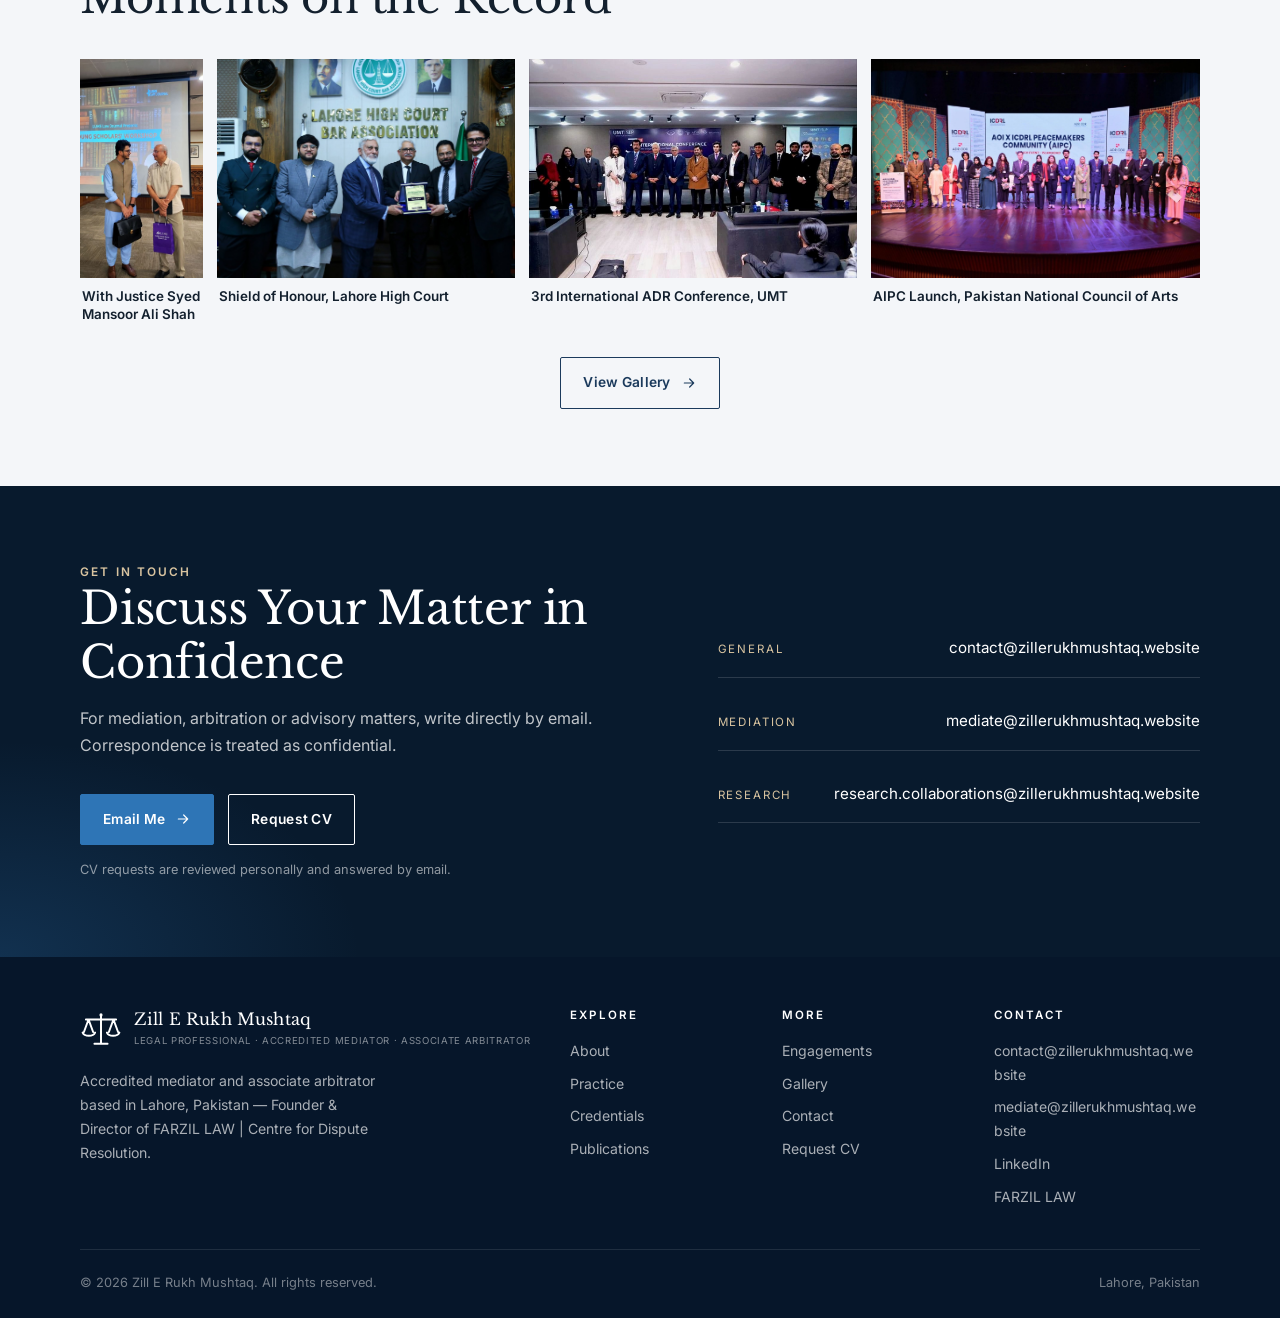
==== commit abf4a2c2: "Gallery without frames; name the Policy Research Journal in the bio Gallery and home preview use jus" ====
--- a/index.html
+++ b/index.html
@@ -63,8 +63,8 @@
 </div>
 
 <section class="tiles" aria-label="Areas of practice">
-  <article class="tile"><span class="n">01</span><h3>Mediation &amp;<br>Arbitration</h3><div class="rule"></div><p>Civil and commercial mediation under national and international accreditation, with arbitration grounded in modern institutional practice — focused on settlements that hold.</p><a class="link-arrow" href="/practice/#mediation">Mediation &amp; Arbitration <svg viewBox="0 0 24 24" fill="none" stroke="currentColor" stroke-width="1.8" stroke-linecap="round" stroke-linejoin="round" aria-hidden="true"><path d="M5 12h14M13 6l6 6-6 6"/></svg></a></article>
-  <article class="tile"><span class="n">02</span><h3>Legal<br>Advisory</h3><div class="rule"></div><p>Considered advice on citizenship and immigration, corporate and regulatory business matters — with dispute prevention built into every recommendation.</p><a class="link-arrow" href="/practice/#advisory">Legal Advisory <svg viewBox="0 0 24 24" fill="none" stroke="currentColor" stroke-width="1.8" stroke-linecap="round" stroke-linejoin="round" aria-hidden="true"><path d="M5 12h14M13 6l6 6-6 6"/></svg></a></article>
+  <article class="tile"><span class="n">01</span><h3>Mediation &amp;<br>Arbitration</h3><div class="rule"></div><p>Civil and commercial mediation under national and international accreditation, with arbitration grounded in modern institutional practice — focused on settlements that hold.</p><a class="link-arrow" href="/mediation/">Mediation &amp; Arbitration <svg viewBox="0 0 24 24" fill="none" stroke="currentColor" stroke-width="1.8" stroke-linecap="round" stroke-linejoin="round" aria-hidden="true"><path d="M5 12h14M13 6l6 6-6 6"/></svg></a></article>
+  <article class="tile"><span class="n">02</span><h3>Legal<br>Advisory</h3><div class="rule"></div><p>Considered advice on citizenship and immigration, corporate and regulatory business matters — with dispute prevention built into every recommendation.</p><a class="link-arrow" href="/advisory/">Legal Advisory <svg viewBox="0 0 24 24" fill="none" stroke="currentColor" stroke-width="1.8" stroke-linecap="round" stroke-linejoin="round" aria-hidden="true"><path d="M5 12h14M13 6l6 6-6 6"/></svg></a></article>
   <article class="tile"><span class="n">03</span><h3>Research &amp;<br>Speaking</h3><div class="rule"></div><p>Published work on AI in alternative dispute resolution and the Singapore Convention, adjudication of mediation and arbitration competitions, and guest sessions at ADR workshops.</p><a class="link-arrow" href="/publications/">View Publications <svg viewBox="0 0 24 24" fill="none" stroke="currentColor" stroke-width="1.8" stroke-linecap="round" stroke-linejoin="round" aria-hidden="true"><path d="M5 12h14M13 6l6 6-6 6"/></svg></a></article>
 </section>
 
@@ -121,7 +121,7 @@
 <section class="sec mist">
   <div class="wrap">
     <div class="sec-head rv"><div class="eyebrow">Media Gallery</div><h2 class="h-sec">Moments on the Record</h2></div>
-    <div class="gprev rv"><figure><div class="frame" style="--bg:url(/gallery/g12-justice-mansoor-ali-shah.jpg)"><img src="/gallery/g12-justice-mansoor-ali-shah.jpg" alt="With Justice Syed Mansoor Ali Shah" loading="lazy"></div><figcaption>With Justice Syed Mansoor Ali Shah</figcaption></figure><figure><div class="frame" style="--bg:url(/gallery/g46-lhc-shield-ceremony.jpg)"><img src="/gallery/g46-lhc-shield-ceremony.jpg" alt="Shield of Honour, Lahore High Court" loading="lazy"></div><figcaption>Shield of Honour, Lahore High Court</figcaption></figure><figure><div class="frame" style="--bg:url(/gallery/g11-umt-adr-conference.jpg)"><img src="/gallery/g11-umt-adr-conference.jpg" alt="3rd International ADR Conference, UMT" loading="lazy"></div><figcaption>3rd International ADR Conference, UMT</figcaption></figure><figure><div class="frame" style="--bg:url(/gallery/g34-aipc-launch.jpg)"><img src="/gallery/g34-aipc-launch.jpg" alt="AIPC Launch, Pakistan National Council of Arts" loading="lazy"></div><figcaption>AIPC Launch, Pakistan National Council of Arts</figcaption></figure><figure><div class="frame" style="--bg:url(/gallery/g19-justice-aurangzeb.jpg)"><img src="/gallery/g19-justice-aurangzeb.jpg" alt="With Justice Miangul Hassan Aurangzeb" loading="lazy"></div><figcaption>With Justice Miangul Hassan Aurangzeb</figcaption></figure><figure><div class="frame" style="--bg:url(/gallery/g05-lums-chinese-cohort.jpg)"><img src="/gallery/g05-lums-chinese-cohort.jpg" alt="LUMS Chinese Executive Programme" loading="lazy"></div><figcaption>LUMS Chinese Executive Programme</figcaption></figure></div>
+    <div class="jgrid short rv"><figure style="--ar:0.563"><img src="/gallery/g12-justice-mansoor-ali-shah.jpg" alt="With Justice Syed Mansoor Ali Shah" loading="lazy"><figcaption><b>With Justice Syed Mansoor Ali Shah</b></figcaption></figure><figure style="--ar:1.359"><img src="/gallery/g46-lhc-shield-ceremony.jpg" alt="Shield of Honour, Lahore High Court" loading="lazy"><figcaption><b>Shield of Honour, Lahore High Court</b></figcaption></figure><figure style="--ar:1.501"><img src="/gallery/g11-umt-adr-conference.jpg" alt="3rd International ADR Conference, UMT" loading="lazy"><figcaption><b>3rd International ADR Conference, UMT</b></figcaption></figure><figure style="--ar:1.503"><img src="/gallery/g34-aipc-launch.jpg" alt="AIPC Launch, Pakistan National Council of Arts" loading="lazy"><figcaption><b>AIPC Launch, Pakistan National Council of Arts</b></figcaption></figure></div>
     <div class="sec-foot"><a class="btn btn-navy" href="/gallery/">View Gallery <svg viewBox="0 0 24 24" fill="none" stroke="currentColor" stroke-width="1.8" stroke-linecap="round" stroke-linejoin="round" aria-hidden="true"><path d="M5 12h14M13 6l6 6-6 6"/></svg></a></div>
   </div>
 </section>
--- a/assets/site.css
+++ b/assets/site.css
@@ -602,3 +602,31 @@
 @media(max-width:1000px){.pubgrid{grid-template-columns:1fr}}
 @media(max-width:560px){.pubc{grid-template-columns:1fr}.pubc-cover{flex-direction:row;align-items:baseline;gap:12px;padding:14px 18px}.pubc-journal{margin-top:0;font-size:.92rem}.pubc-year{margin-top:0;font-size:1.1rem;margin-left:auto}.pubc-cover::before{display:none}.pubc-body{padding:20px}}
 .ggrid figure,.gprev figure{min-width:0;overflow:hidden}
+
+/* practice hub */
+.hubgrid{display:grid;grid-template-columns:1fr 1fr;gap:24px}
+.hubcard{display:flex;flex-direction:column;text-decoration:none;color:#fff;background:linear-gradient(150deg,var(--blue-700),var(--navy-900));padding:44px 40px 38px;min-height:280px;position:relative;overflow:hidden;isolation:isolate;transition:transform .3s,box-shadow .3s}
+.hubcard:nth-child(2){background:linear-gradient(150deg,var(--blue),var(--navy))}
+.hubcard::after{content:"";position:absolute;z-index:-1;right:-30px;bottom:-34px;width:230px;height:230px;opacity:.13;background:url(/assets/art/scales.svg) no-repeat center/contain}
+.hubcard:nth-child(2)::after{background-image:url(/assets/art/gavel.svg)}
+.hubcard:hover{transform:translateY(-4px);box-shadow:var(--shadow)}
+.hubcard .eyebrow{color:rgba(255,255,255,.7)}
+.hubcard h3{color:#fff;font-size:clamp(1.6rem,2.6vw,2.1rem);margin:14px 0 12px}
+.hubcard p{color:rgba(255,255,255,.85);flex:1;max-width:420px}
+.hubcard .link-arrow{margin-top:22px;color:#fff}
+@media(max-width:800px){.hubgrid{grid-template-columns:1fr}.hubcard{min-height:0;padding:34px 26px 30px}}
+.cgrid.three .ccard{flex-basis:calc(33.333% + 1px)}@media(max-width:620px){.cgrid.three .ccard{flex-basis:calc(50% + 1px)}}
+
+/* ---------- gallery: justified rows, every photo whole at its natural shape ---------- */
+.jgrid{display:flex;flex-wrap:wrap;gap:14px;--h:230px}
+.jgrid.short{--h:210px}
+.jgrid::after{content:"";flex-grow:1000000}
+.jgrid figure{flex-grow:calc(var(--ar) * 100);flex-basis:calc(var(--ar) * var(--h));min-width:0;display:flex;flex-direction:column;cursor:zoom-in}
+.jgrid img{width:100%;aspect-ratio:var(--ar);height:auto;object-fit:cover;background:var(--mist)}
+.jgrid figcaption{padding:9px 2px 4px}
+.jgrid figcaption b{display:block;font-size:.84rem;font-weight:600;color:var(--ink);line-height:1.35}
+.jgrid figcaption small{display:block;font-size:.74rem;color:var(--muted);margin-top:2px}
+.jgrid figure:hover img{opacity:.92}
+@media(max-width:640px){.jgrid{--h:120px;gap:8px}.jgrid.short{--h:110px}.jgrid figcaption b{font-size:.7rem}.jgrid figcaption small{display:none}}
+.jgrid.short::after{display:none}
+@media(max-width:640px){.jgrid:not(.short) figcaption{display:none}.jgrid.short{--h:140px}}
